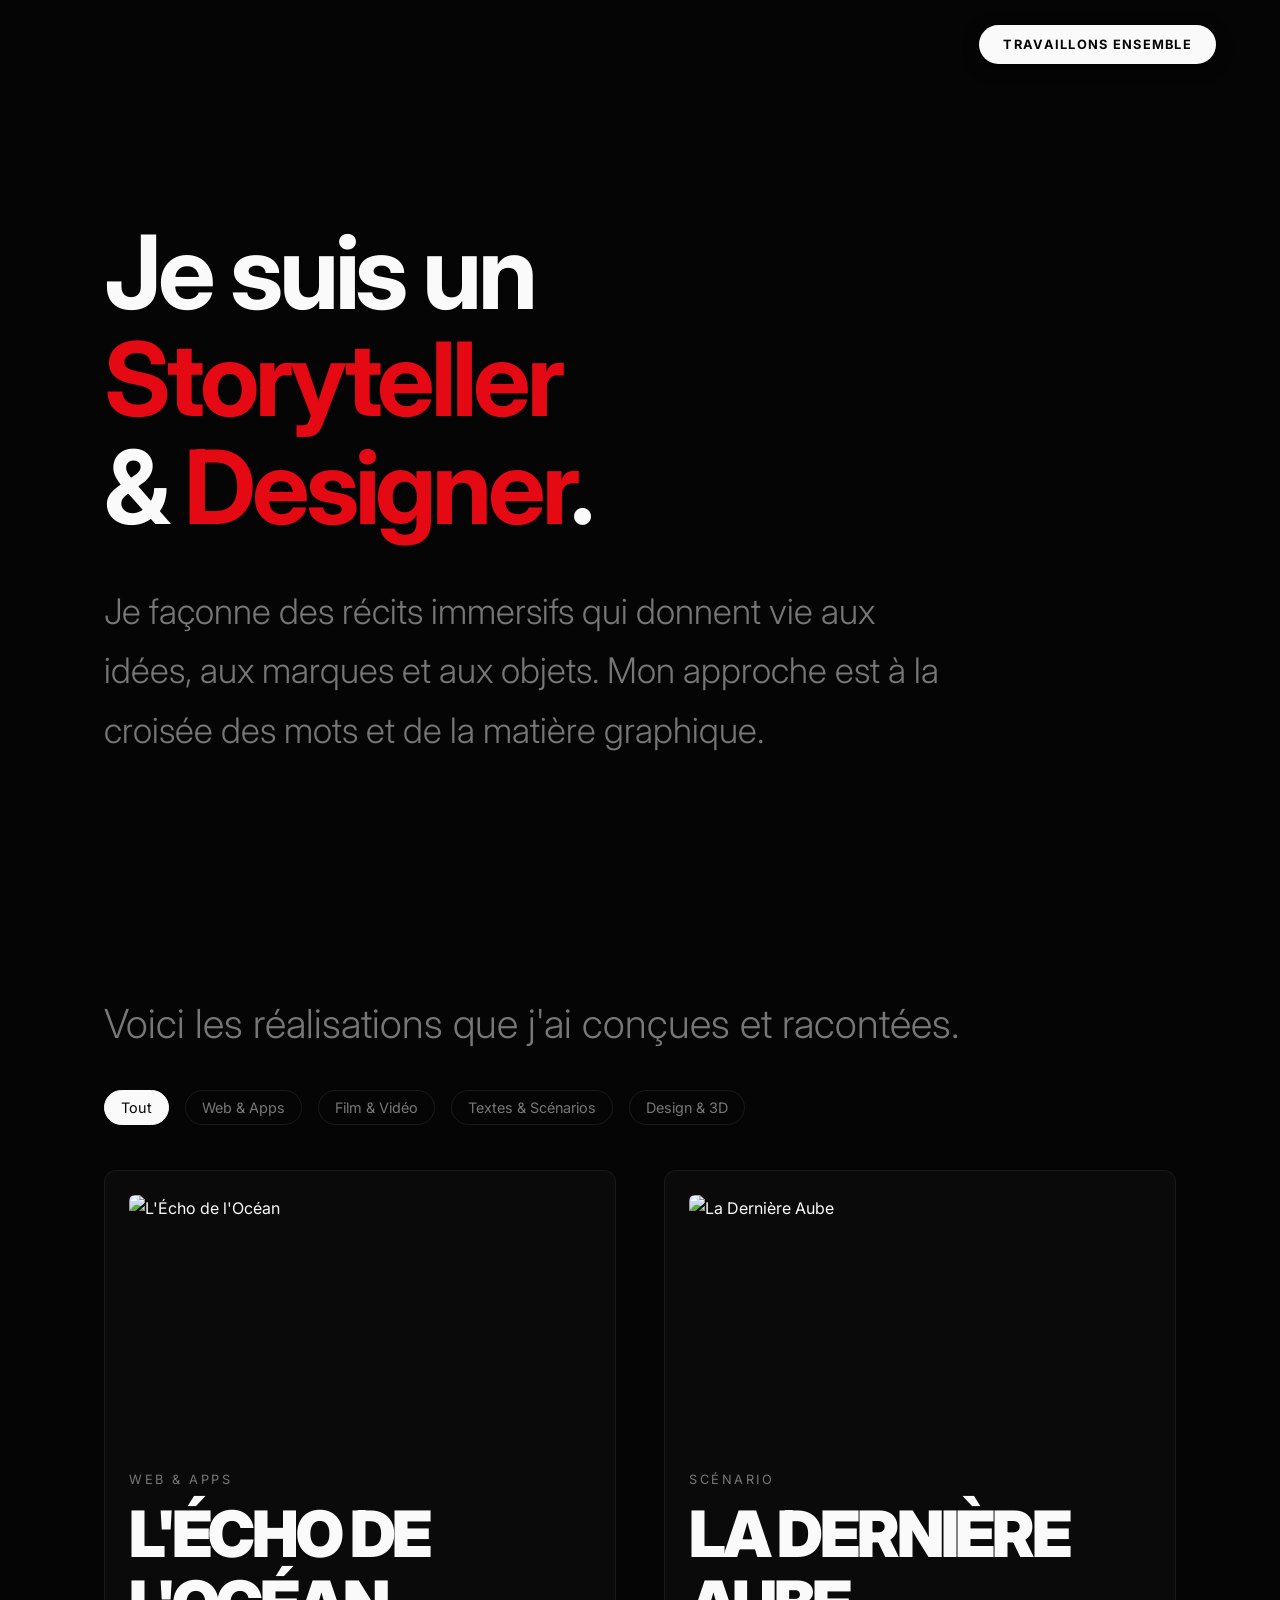
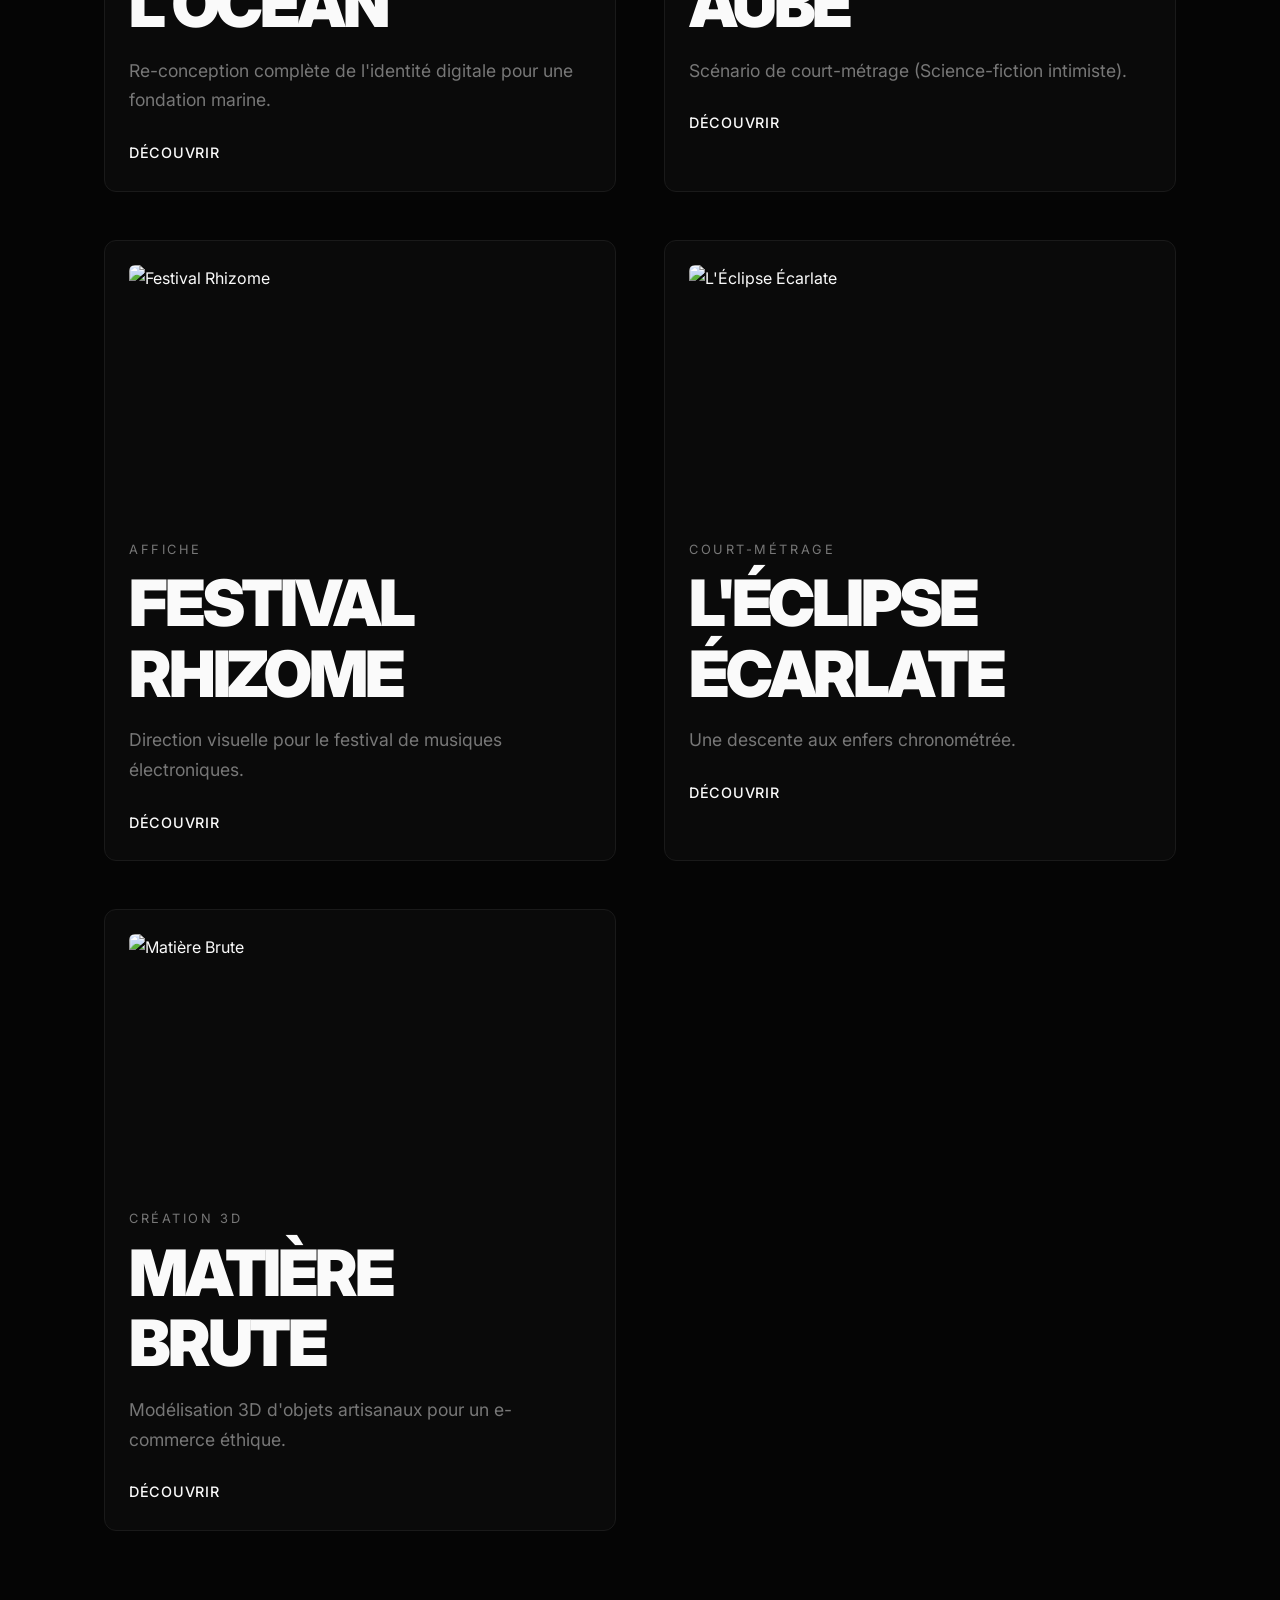
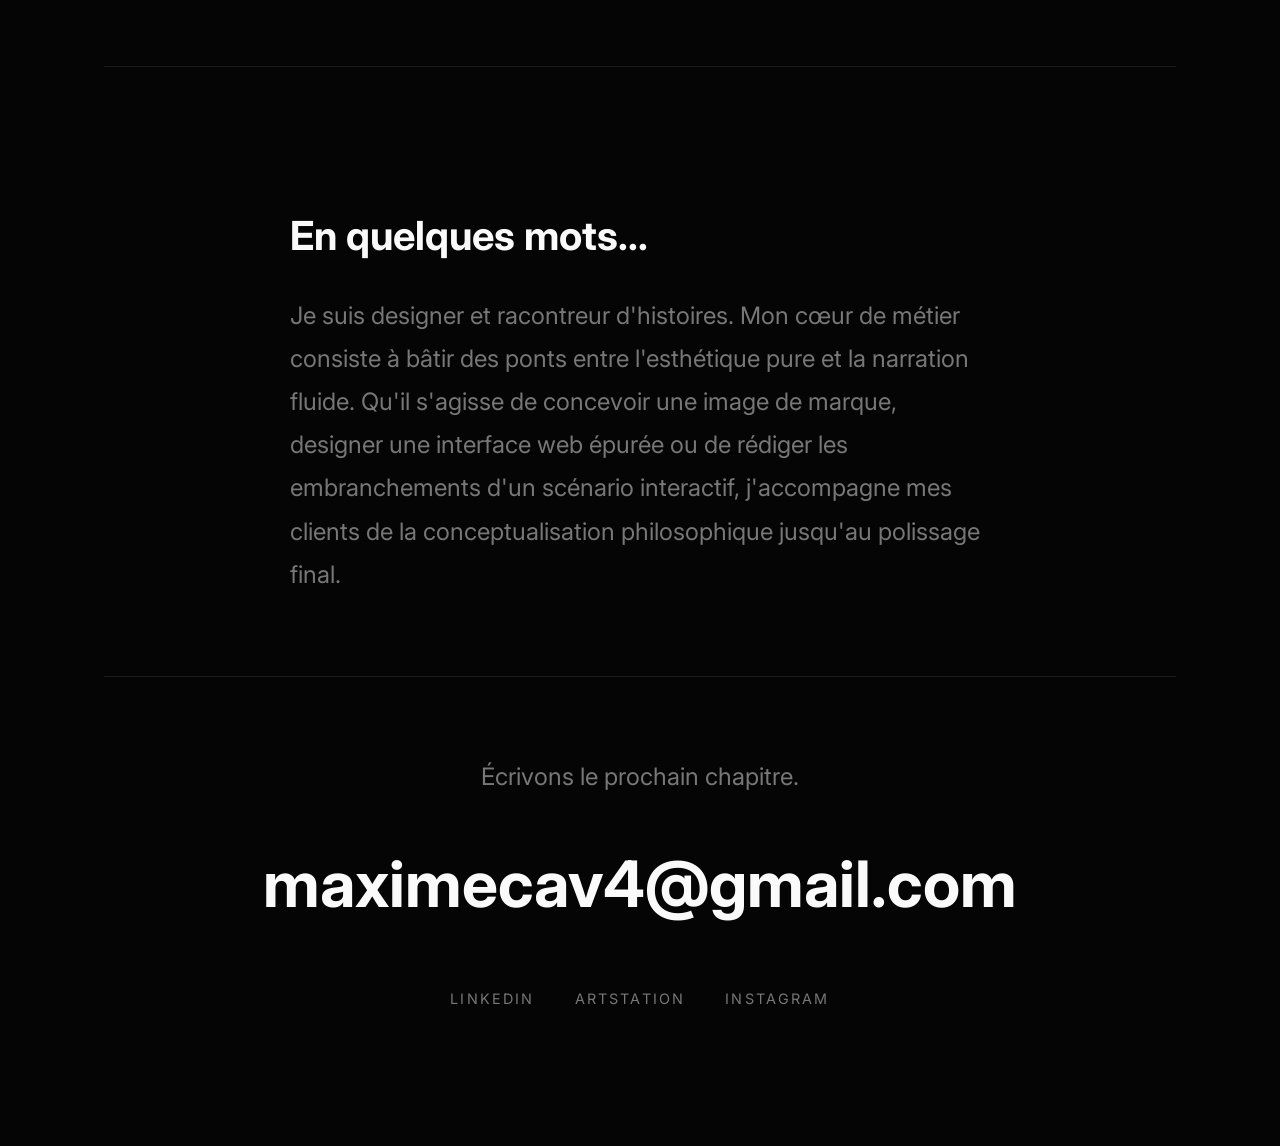
==== index.html @ bc8d64bd "État d'origine du portfolio (repris de mes_projets/mon_application) Co-Authored-By: Claude Opus 5 <n" ====
<!DOCTYPE html>
<html lang="fr">
<head>
    <meta charset="UTF-8">
    <meta name="viewport" content="width=device-width, initial-scale=1.0">
    <title>Portfolio Narratif - Storyteller & Designer</title>
    <!-- Importation des polices pour les 4 concepts radicaux -->
    <link href="https://fonts.googleapis.com/css2?family=Cinzel+Decorative:wght@400;700&family=Cormorant+Garamond:ital,wght@0,300;0,500;1,400&family=Inter:wght@300;600;900&family=Orbitron:wght@500;700&family=Rajdhani:wght@400;600&family=Space+Grotesk:wght@300;500;700&display=swap" rel="stylesheet">
    <link rel="stylesheet" href="css/style.css">
</head>
<body>
    <!-- PANNEAU DE CONTRÔLES (Thèmes & Dispositions) -->
    <!-- HEADER CONTACT -->
    <div class="controls-panel">
        <a href="#contact-section" class="contact-btn-header">Travaillons ensemble</a>
    </div>

    <!-- PAGE PRINCIPALE -->
    <main id="main-content">
        <!-- Le Prologue -->
        <header class="hero">
            <h1 class="hero-title fade-in-scroll">Je suis un <br><span class="highlight">Storyteller</span> <br>& <span class="highlight">Designer</span>.</h1>
            <p class="hero-subtitle fade-in-scroll">Je façonne des récits immersifs qui donnent vie aux idées, aux marques et aux objets. Mon approche est à la croisée des mots et de la matière graphique.</p>
        </header>

        <section class="works-intro fade-in-scroll">
            <h2>Voici les réalisations que j'ai conçues et racontées.</h2>
            
            <!-- BARRE DE FILTRES -->
            <nav class="project-filters">
                <button data-filter="all" class="active">Tout</button>
                <button data-filter="web">Web & Apps</button>
                <button data-filter="film">Film & Vidéo</button>
                <button data-filter="texte">Textes & Scénarios</button>
                <button data-filter="visuel">Design & 3D</button>
            </nav>
        </section>

        <!-- Liste des Projets (Générée dynamiquement par Javascript) -->
        <section class="projects-list" id="projects-container" data-layout="cards">
            <!-- Injecté par main.js -->
        </section>
        
        <!-- À PROPOS ET CONTACT -->
        <footer class="footer fade-in-scroll" id="contact-section">
            <div class="about-me">
                <h3>En quelques mots...</h3>
                <p>Je suis designer et racontreur d'histoires. Mon cœur de métier consiste à bâtir des ponts entre l'esthétique pure et la narration fluide. Qu'il s'agisse de concevoir une image de marque, designer une interface web épurée ou de rédiger les embranchements d'un scénario interactif, j'accompagne mes clients de la conceptualisation philosophique jusqu'au polissage final.</p>
            </div>
            
            <div class="contact-cta">
                <p>Écrivons le prochain chapitre.</p>
                <a href="mailto:maximecav4@gmail.com" class="contact-link">maximecav4@gmail.com</a>
                
                <div class="social-links">
                    <a href="#">LinkedIn</a>
                    <a href="#">ArtStation</a>
                    <a href="#">Instagram</a>
                </div>
            </div>
        </footer>
    </main>

    <!-- SURCOUCHE LECTURE (Détail du projet fluide) -->
    <div id="project-overlay" class="overlay hidden">
        <button id="close-overlay" class="close-btn">← Refermer le livre</button>
        
        <div class="overlay-content">
            <header class="overlay-hero">
                <span class="overlay-chapter" id="detail-category">Catégorie</span>
                <h1 id="detail-title">Titre du projet</h1>
            </header>

            <div class="narrative-content">
                <section class="narrative-section">
                    <h3>Aperçu Rapide</h3>
                    <p id="detail-amorce">...</p>
                    
                    <!-- CONTENEUR MÉDIA DYNAMIQUE (Vidéo, Iframe, Image, Scénario) -->
                    <div id="media-container" class="media-container">
                        <!-- Généré par JS -->
                    </div>
                </section>
                
                <section class="narrative-section action-section">
                     <a href="projet-detail.html" id="detail-link" class="solid-btn">Voir le projet en détail →</a>
                </section>
            </div>
        </div>
    </div>

    <script src="js/data.js"></script>
    <script src="js/main.js"></script>
</body>
</html>
---- css/style.css ----
/* ========================================================
   VARIABLES DES THÈMES & PALETTES DE COULEURS (DARK MODE)
======================================================== */
:root {
  /* Par défaut (remplacé par les data-themes) */
  --bg-color: #000000;
  --text-primary: #FFFFFF;
  --text-secondary: #888888;
  --accent-color: #555555;
  --border-color: #222222;
  --font-display: 'Inter', sans-serif;
  --font-text: 'Inter', sans-serif;
}

/* THÈME 1: CINÉMATIQUE (MODERNE/BRUTALISTE) */
[data-theme="modern"] {
  --bg-color: #050505;
  --text-primary: #FAFAFA;
  --text-secondary: #777777;
  --border-color: #1A1A1A;
  --accent-color: #E50914; /* Rouge Cinéma profond et vibrant */
  --font-display: 'Inter', sans-serif;
  --font-text: 'Inter', sans-serif;
}

/* THÈME 2: SYSTÈME (FUTURISTE/CYBER) */
[data-theme="system"] {
  --bg-color: #02040A; /* Bleu très profond / Noir profond */
  --text-primary: #00F0FF; /* Cyan Neon */
  --text-secondary: #008B99;
  --border-color: #101B2E;
  --accent-color: #9D00FF; /* Flash purple */
  --font-display: 'Orbitron', sans-serif;
  --font-text: 'Rajdhani', sans-serif;
}

/* THÈME 3: VELVET (ÉLÉGANT/ROMANTIQUE) */
[data-theme="velvet"] {
  --bg-color: #110B0E; /* Noir prune velours */
  --text-primary: #F9EBE0; /* Ivoire rosé */
  --text-secondary: #A68E8E;
  --border-color: #38252C;
  --accent-color: #D4AF37; /* Or texturé */
  --font-display: 'Cormorant Garamond', serif;
  --font-text: 'Cormorant Garamond', serif;
}

/* THÈME 4: GRIMOIRE (FANTASY/MYTHIQUE) */
[data-theme="grimoire"] {
  --bg-color: #0A0806; /* Noir marron très sombre */
  --text-primary: #E8DCB8; /* Parchemin */
  --text-secondary: #8F7657; /* Cuir usé */
  --border-color: #2D2319;
  --accent-color: #D35400; /* Flamme / Rubis */
  --font-display: 'Cinzel Decorative', serif;
  --font-text: 'Cormorant Garamond', serif;
}

/* ========================================================
   RESET ET STRUCTURE DE BASE
======================================================== */
* {
    margin: 0;
    padding: 0;
    box-sizing: border-box;
}

body {
    background-color: var(--bg-color);
    color: var(--text-primary);
    font-family: var(--font-text);
    /* Transition très douce quand on change la palette */
    transition: background-color 0.8s ease, color 0.8s ease;
    overflow-x: hidden;
    line-height: 1.7;
    -webkit-font-smoothing: antialiased;
}

h1, h2, h3, .font-display, button, .chapter-number, .overlay-chapter {
    font-family: var(--font-display);
}

/* ========================================================
   HEADER & CONTACT HEADER
======================================================== */
.controls-panel {
    position: fixed;
    top: 30px;
    right: 5%;
    z-index: 1000;
}

.contact-btn-header {
    background-color: var(--text-primary);
    color: var(--bg-color);
    text-decoration: none;
    font-size: 0.8rem;
    font-family: var(--font-display);
    text-transform: uppercase;
    font-weight: 700;
    letter-spacing: 0.1em;
    padding: 12px 24px;
    border-radius: 30px;
    transition: all 0.3s ease;
    box-shadow: 0 4px 15px rgba(0,0,0,0.5);
}

.contact-btn-header:hover {
    background-color: var(--accent-color);
    color: #FFFFFF;
    transform: translateY(-2px);
}

/* ========================================================
   FOOTER (À PROPOS & CONTACT)
======================================================== */
.about-me {
    max-width: 700px;
    margin: 0 auto 5rem;
    text-align: left;
}

.about-me h3 {
    font-size: 2.5rem;
    margin-bottom: 1.5rem;
    color: var(--text-primary);
}

.about-me p {
    font-size: 1.2rem;
    color: var(--text-secondary);
    line-height: 1.8;
}

.contact-cta {
    border-top: 1px solid var(--border-color);
    padding-top: 5rem;
}

.social-links {
    margin-top: 3rem;
    display: flex;
    justify-content: center;
    gap: 2.5rem;
}

.social-links a {
    color: var(--text-secondary);
    text-decoration: none;
    font-size: 0.9rem;
    font-family: var(--font-display);
    text-transform: uppercase;
    letter-spacing: 0.15em;
    transition: color 0.3s ease;
}

.social-links a:hover {
    color: var(--accent-color);
}

/* ========================================================
   PAGE PRINCIPALE (Prologue)
======================================================== */
#main-content {
    max-width: 1200px;
    margin: 0 auto;
    padding: 0 5%;
}

/* L'Amorce du Portfolio (Hero) */
.hero {
    min-height: 100vh;
    display: flex;
    flex-direction: column;
    justify-content: center;
    padding-top: 5rem;
}

.hero-title {
    font-size: clamp(3rem, 8vw, 7.5rem);
    font-weight: 700;
    line-height: 1.05;
    letter-spacing: -0.04em;
    margin-bottom: 2.5rem;
}

.hero-title .highlight {
    color: var(--accent-color);
    transition: color 0.6s ease;
}

.hero-subtitle {
    font-size: clamp(1.2rem, 3vw, 2.2rem);
    color: var(--text-secondary);
    max-width: 850px;
    font-weight: 300;
}

/* Filtres et Liste des Chapitres (Projets) */
.works-intro {
    padding: 10vh 0 5vh;
}

.works-intro h2 {
    font-size: clamp(1.5rem, 4vw, 2.5rem);
    font-weight: 300;
    color: var(--text-secondary);
    margin-bottom: 2rem;
}

.project-filters {
    display: flex;
    gap: 1rem;
    flex-wrap: wrap;
    margin-top: 2rem;
}

.project-filters button {
    background: transparent;
    border: 1px solid var(--border-color);
    color: var(--text-secondary);
    padding: 8px 16px;
    border-radius: 20px;
    cursor: pointer;
    font-size: 0.9rem;
    transition: all 0.3s ease;
}

.project-filters button:hover, .project-filters button.active {
    background: var(--text-primary);
    color: var(--bg-color);
    border-color: var(--text-primary);
}

.projects-list {
    padding-bottom: 15vh;
    display: grid;
    gap: 5vh;
    transition: all 0.5s ease;
}

/* ========================================================
   DISPOSITIONS DES PROJETS (List, Grid, Cards)
======================================================== */
.project-chapter {
    position: relative;
    cursor: pointer;
    display: flex;
    gap: 2rem;
    align-items: center;
    transition: opacity 0.6s ease, transform 0.6s ease;
}

/* Base (List Layout - L'Éditorial) */
.projects-list[data-layout="list"] .project-chapter {
    border-top: 1px solid var(--border-color);
    padding-top: 3rem;
    flex-direction: row;
}

.projects-list[data-layout="list"] .project-chapter:hover {
    padding-left: 2rem; /* Effet de décalage typique */
}

.projects-list[data-layout="list"] .project-thumb-container {
    width: 250px;
    height: 150px;
    flex-shrink: 0;
    overflow: hidden;
    border-radius: 4px;
    opacity: 0;
    transform: translateX(-20px);
    transition: all 0.5s ease;
}

.projects-list[data-layout="list"] .project-chapter:hover .project-thumb-container {
    opacity: 1;
    transform: translateX(0);
}

.projects-list[data-layout="list"] .project-thumb {
    width: 100%;
    height: 100%;
    object-fit: cover;
}

.projects-list[data-layout="list"] .project-info {
    flex-grow: 1;
}

/* Layout Grid (Visuel - Maçonnerie stylisée) */
.projects-list[data-layout="grid"] {
    grid-template-columns: repeat(auto-fill, minmax(350px, 1fr));
    gap: 2rem;
}

.projects-list[data-layout="grid"] .project-chapter {
    flex-direction: column;
    align-items: flex-start;
    gap: 1rem;
}

.projects-list[data-layout="grid"] .project-thumb-container {
    width: 100%;
    aspect-ratio: 4/5;
    overflow: hidden;
    border-radius: 0;
}

.projects-list[data-layout="grid"] .project-thumb {
    width: 100%;
    height: 100%;
    object-fit: cover;
    transition: transform 0.8s ease;
}

.projects-list[data-layout="grid"] .project-chapter:hover .project-thumb {
    transform: scale(1.05);
}

/* Layout Cards (Moderne) */
.projects-list[data-layout="cards"] {
    grid-template-columns: repeat(auto-fill, minmax(350px, 1fr));
    gap: 3rem;
}

.projects-list[data-layout="cards"] .project-chapter {
    flex-direction: column;
    align-items: flex-start;
    background: rgba(255,255,255,0.03);
    border: 1px solid var(--border-color);
    border-radius: 12px;
    padding: 1.5rem;
    gap: 1.5rem;
    transition: transform 0.3s ease, border-color 0.3s ease;
}

.projects-list[data-layout="cards"] .project-chapter:hover {
    transform: translateY(-5px);
    border-color: var(--text-primary);
}

.projects-list[data-layout="cards"] .project-thumb-container {
    width: 100%;
    height: 250px;
    overflow: hidden;
    border-radius: 8px;
}

.projects-list[data-layout="cards"] .project-thumb {
    width: 100%;
    height: 100%;
    object-fit: cover;
}

/* Eléments Communs */
.chapter-number {
    display: block;
    font-size: 0.8rem;
    color: var(--text-secondary);
    letter-spacing: 0.2em;
    text-transform: uppercase;
    margin-bottom: 0.5rem;
}

.project-title {
    font-size: clamp(2rem, 5vw, 4rem);
    line-height: 1.1;
    margin-bottom: 1rem;
    transition: color 0.4s ease;
}

.projects-list[data-layout="list"] .project-title { font-size: clamp(3rem, 7vw, 5rem); }

.project-summary {
    font-size: 1.1rem;
    color: var(--text-secondary);
    max-width: 600px;
    margin-bottom: 1.5rem;
}

.read-story-btn {
    background: none;
    border: none;
    color: var(--text-primary);
    font-size: 0.9rem;
    position: relative;
    padding-bottom: 0.3rem;
    font-weight: 500;
    text-transform: uppercase;
    letter-spacing: 0.05em;
    cursor: pointer;
}

.read-story-btn::after {
    content: '';
    position: absolute;
    bottom: 0;
    left: 0;
    width: 0%;
    height: 1px;
    background-color: var(--text-primary);
    transition: width 0.4s ease;
}

.project-chapter:hover .read-story-btn::after {
    width: 100%;
}

/* Pied de page (L'Épilogue) */
.footer {
    padding: 15vh 0;
    text-align: center;
    border-top: 1px solid var(--border-color);
}

.footer p {
    font-size: 1.5rem;
    margin-bottom: 2rem;
    color: var(--text-secondary);
}

.contact-link {
    font-family: var(--font-display);
    color: var(--text-primary);
    text-decoration: none;
    font-size: clamp(2rem, 5vw, 4rem);
    font-weight: 700;
    transition: color 0.3s;
}

.contact-link:hover {
    color: var(--accent-color);
}

/* ========================================================
   SURCOUCHE NARRATIVE (Le Détail de l'Histoire du Projet)
======================================================== */
.overlay {
    position: fixed;
    top: 0;
    left: 0;
    width: 100%;
    height: 100%;
    background-color: var(--bg-color); /* Immersive */
    z-index: 2000;
    overflow-y: auto;
    opacity: 1;
    transform: translateY(0);
    transition: opacity 0.6s cubic-bezier(0.16, 1, 0.3, 1), transform 0.6s cubic-bezier(0.16, 1, 0.3, 1), background-color 0.8s ease;
}

.overlay.hidden {
    opacity: 0;
    transform: translateY(50px);
    pointer-events: none;
}

.close-btn {
    position: fixed;
    top: 2rem;
    left: 5%;
    background: transparent;
    border: none;
    color: var(--text-secondary);
    font-size: 1rem;
    cursor: pointer;
    transition: all 0.3s;
    text-transform: uppercase;
    letter-spacing: 0.1em;
}

.close-btn:hover {
    color: var(--text-primary);
    transform: translateX(-5px);
}

.overlay-content {
    max-width: 700px;
    margin: 0 auto;
    padding: 15vh 5% 15vh;
}

.overlay-hero {
    margin-bottom: 5rem;
    border-bottom: 1px solid var(--border-color);
    padding-bottom: 4rem;
}

.overlay-chapter {
    display: block;
    color: var(--accent-color);
    margin-bottom: 1.5rem;
    letter-spacing: 0.1em;
    font-size: 1rem;
    text-transform: uppercase;
}

.overlay-hero h1 {
    font-size: clamp(3rem, 7vw, 5.5rem);
    line-height: 1.1;
    letter-spacing: -0.02em;
}

.narrative-section {
    margin-bottom: 6rem;
}

.narrative-section h3 {
    font-size: 2rem;
    margin-bottom: 2rem;
    color: var(--text-primary);
    font-weight: 500;
}

.narrative-section p {
    font-size: 1.25rem;
    line-height: 1.9;
    color: var(--text-secondary);
}

/* ========================================================
   CONTENEURS MÉDIAS DYNAMIQUES (Overlay)
======================================================== */
.media-container {
    margin-top: 3rem;
    width: 100%;
}

.media-image {
    width: 100%;
    height: auto;
    border-radius: 4px;
    display: block;
}

.video-wrapper, .iframe-wrapper {
    position: relative;
    padding-bottom: 56.25%; /* Ratio 16:9 */
    height: 0;
    overflow: hidden;
    width: 100%;
    background: #000;
    border-radius: 4px;
}

.video-wrapper iframe, .iframe-wrapper iframe {
    position: absolute;
    top: 0;
    left: 0;
    width: 100%;
    height: 100%;
}

/* Mode Scénario (Courier justifié) */
.script-format {
    background-color: #f7f7f7; /* Papier */
    color: #111; /* Encre */
    padding: 3rem;
    font-family: 'Courier New', Courier, monospace;
    font-size: 1.1rem;
    line-height: 1.5;
    border-radius: 4px;
    max-width: 800px;
    margin: 0 auto;
    box-shadow: 0 4px 20px rgba(0,0,0,0.1);
}

.script-format .scene-heading {
    text-transform: uppercase;
    font-weight: bold;
    margin-top: 2rem;
    margin-bottom: 1rem;
}

.script-format .action {
    margin-bottom: 1rem;
    text-align: justify;
}

.script-format .character {
    text-align: center;
    text-transform: uppercase;
    width: 50%;
    margin: 2rem auto 0;
}

.script-format .parenthetical {
    text-align: center;
    width: 50%;
    margin: 0 auto;
}

.script-format .dialogue {
    text-align: center;
    width: 60%;
    margin: 0 auto 1.5rem;
}

/* Boutons d'action */
.action-section {
    margin-top: 4rem;
    text-align: center;
    padding-bottom: 10vh;
}

.solid-btn {
    display: inline-block;
    background-color: var(--text-primary);
    color: var(--bg-color);
    padding: 1rem 2rem;
    font-family: var(--font-display);
    text-decoration: none;
    text-transform: uppercase;
    letter-spacing: 0.1em;
    font-weight: 700;
    border-radius: 4px;
    transition: transform 0.3s, opacity 0.3s;
}

.solid-btn:hover {
    transform: translateY(-3px);
    opacity: 0.9;
}

/* ========================================================
   ANIMATIONS D'APPARITION AU DÉFILEMENT (Scroll Reveal)
======================================================== */
.fade-in-scroll {
    opacity: 0;
    transform: translateY(30px);
    transition: opacity 1s cubic-bezier(0.16, 1, 0.3, 1), transform 1s cubic-bezier(0.16, 1, 0.3, 1);
}

.fade-in-scroll.visible {
    opacity: 1;
    transform: translateY(0);
}

/* ========================================================
   OVERRIDES STRUCTURELS RADICAUX DES 4 THÈMES (DARK MODE)
======================================================== */

/* --- THÈME 1: CINÉMATIQUE (MODERNE/BRUTALISTE + CARDS) --- */
[data-theme="modern"] .project-chapter {
    border: none !important;
    background: transparent !important;
}
[data-theme="modern"] .projects-list[data-layout="cards"] .project-chapter {
    background: rgba(255,255,255,0.02) !important;
    border: 1px solid var(--border-color) !important;
    transition: transform 0.4s ease, border-color 0.4s ease, box-shadow 0.4s ease;
}
[data-theme="modern"] .projects-list[data-layout="cards"] .project-chapter:hover {
    border-color: var(--accent-color) !important;
    box-shadow: 0 10px 40px rgba(229, 9, 20, 0.15) !important;
    transform: translateY(-5px);
}
[data-theme="modern"] .project-title {
    font-weight: 900;
    letter-spacing: -0.05em;
    text-transform: uppercase;
}
[data-theme="modern"] .project-thumb-container {
    border-radius: 6px !important;
}
[data-theme="modern"] .read-story-btn::after {
    height: 4px;
}
[data-theme="modern"] .overlay {
    background-color: rgba(5,5,5,0.98);
}
[data-theme="modern"] .projects-list[data-layout="list"] .project-chapter {
    padding-top: 5rem;
    padding-bottom: 5rem;
}
[data-theme="modern"] .projects-list[data-layout="list"] .project-chapter:hover {
    padding-left: 0;
}
[data-theme="modern"] .projects-list[data-layout="list"] .project-chapter:hover .project-info {
    transform: translateX(40px);
    transition: transform 0.4s ease;
}

/* --- THÈME 2: SYSTÈME (FUTURISTE/CYBER) --- */
[data-theme="system"] .project-chapter {
    background: rgba(0,240,255,0.02) !important;
    border: 1px solid var(--border-color) !important;
    clip-path: polygon(15px 0, 100% 0, 100% calc(100% - 15px), calc(100% - 15px) 100%, 0 100%, 0 15px);
    border-radius: 0 !important;
}
[data-theme="system"] .project-chapter:hover {
    border-color: var(--text-primary) !important;
    box-shadow: 0 0 15px rgba(0, 240, 255, 0.2) inset;
}
[data-theme="system"] .project-thumb-container {
    border-radius: 0 !important;
    clip-path: polygon(10px 0, 100% 0, 100% calc(100% - 10px), calc(100% - 10px) 100%, 0 100%, 0 10px);
}
[data-theme="system"] .project-title {
    text-transform: uppercase;
    letter-spacing: 2px;
}
[data-theme="system"] .read-story-btn {
    font-weight: 700;
    color: var(--accent-color);
}
[data-theme="system"] .project-filters button {
    border-radius: 0;
    text-transform: uppercase;
    font-family: var(--font-display);
    letter-spacing: 1px;
}
[data-theme="system"] .overlay {
    background-image: linear-gradient(rgba(0, 240, 255, 0.05) 1px, transparent 1px), linear-gradient(90deg, rgba(0, 240, 255, 0.05) 1px, transparent 1px);
    background-size: 30px 30px;
    background-color: var(--bg-color);
}

/* --- THÈME 3: VELVET (ÉLÉGANT/ROMANTIQUE) --- */
[data-theme="velvet"] .project-chapter {
    transition: transform 1.2s ease, opacity 1s ease;
    border-radius: 200px 200px 10px 10px !important;
}
[data-theme="velvet"] .projects-list[data-layout="list"] .project-chapter {
    border-radius: 0 !important; /* Pas d'ovale en liste */
}
[data-theme="velvet"] .project-thumb-container {
    border-radius: 50% !important; 
    border: 1px solid var(--accent-color);
    padding: 5px;
    background: transparent;
}
[data-theme="velvet"] .projects-list[data-layout="grid"] .project-thumb-container,
[data-theme="velvet"] .projects-list[data-layout="cards"] .project-thumb-container {
    border-radius: 200px 200px 10px 10px !important; /* Arche */
}
[data-theme="velvet"] .project-thumb {
    border-radius: inherit;
}
[data-theme="velvet"] .project-title {
    font-style: italic;
    font-weight: 300;
}
[data-theme="velvet"] .project-summary {
    font-size: 1.3rem;
    line-height: 2;
}
[data-theme="velvet"] .project-filters button {
    border-radius: 30px;
    border: 1px solid var(--accent-color);
    font-style: italic;
    padding: 10px 25px;
}
[data-theme="velvet"] .read-story-btn::after {
    background-color: var(--accent-color);
    height: 1px;
}
[data-theme="velvet"] .solid-btn {
    border-radius: 50px;
    background-color: var(--text-primary);
    color: var(--bg-color);
    border: 1px solid var(--accent-color);
}
[data-theme="velvet"] .overlay-hero {
    border-bottom: 1px solid var(--accent-color);
}

/* --- THÈME 4: GRIMOIRE (FANTASY/MYTHIQUE) --- */
[data-theme="grimoire"] .project-chapter {
    background: #0E0B09 !important;
    border: 3px double var(--border-color) !important;
    border-radius: 4px;
    box-shadow: 5px 5px 15px rgba(0,0,0,0.8);
    transition: transform 0.4s ease, border-color 0.4s ease;
}
[data-theme="grimoire"] .projects-list[data-layout="list"] .project-chapter {
    border-top: 3px double var(--border-color) !important;
    border-bottom: 3px double var(--border-color) !important;
    border-left: none !important;
    border-right: none !important;
    background: transparent !important;
    box-shadow: none;
}
[data-theme="grimoire"] .project-chapter:hover {
    border-color: var(--accent-color) !important;
}
[data-theme="grimoire"] .project-thumb-container {
    border-radius: 2px !important;
    border: 1px solid var(--border-color);
}
[data-theme="grimoire"] .project-thumb {
    filter: sepia(0.4) contrast(1.1); 
    transition: filter 0.5s ease;
}
[data-theme="grimoire"] .project-chapter:hover .project-thumb {
    filter: sepia(0) contrast(1.2);
}
[data-theme="grimoire"] .project-title {
    text-shadow: 2px 2px 4px rgba(0,0,0,0.9);
}
[data-theme="grimoire"] .read-story-btn {
    font-family: var(--font-display);
    color: var(--accent-color);
    letter-spacing: 0.15em;
}
[data-theme="grimoire"] .read-story-btn::after {
    background-color: var(--accent-color);
}
[data-theme="grimoire"] .project-filters button {
    border-radius: 2px;
    border: 1px solid var(--border-color);
    background: #15110E;
    box-shadow: 2px 2px 5px rgba(0,0,0,0.5);
    font-family: var(--font-display);
}
[data-theme="grimoire"] .script-format {
    background-color: #E8DCB8;
    color: #2D2319;
    box-shadow: inset 0 0 50px rgba(0,0,0,0.4), 0 10px 30px rgba(0,0,0,0.8);
}
[data-theme="grimoire"] .overlay {
    background-color: rgba(10, 8, 6, 0.95);
}

/* ========================================================
   PAGE DE DÉTAIL D'ÉTUDE DE CAS (projet-detail.html)
======================================================== */
.detail-page-body {
    background-color: var(--bg-color);
    color: var(--text-primary);
    margin: 0;
    padding: 0;
}

.back-link-btn {
    position: fixed;
    top: 30px;
    left: 4%;
    z-index: 100;
    color: #FFFFFF;
    text-decoration: none;
    font-family: var(--font-display);
    text-transform: uppercase;
    font-size: 0.8rem;
    letter-spacing: 0.1em;
    padding: 10px 20px;
    background: rgba(0,0,0,0.5);
    backdrop-filter: blur(5px);
    border-radius: 30px;
    border: 1px solid rgba(255,255,255,0.1);
    transition: all 0.3s;
}

.back-link-btn:hover {
    background: var(--accent-color);
    border-color: var(--accent-color);
    transform: translateX(-5px);
}

/* Héro */
.detail-hero {
    position: relative;
    height: 90vh;
    display: flex;
    align-items: flex-end;
    padding: 10% 5%;
    overflow: hidden;
}

.detail-hero-bg {
    position: absolute;
    top: 0; left: 0; width: 100%; height: 100%;
    background-size: cover;
    background-position: center;
    z-index: 1;
    filter: brightness(0.5) saturate(1.2);
}

.detail-hero::after {
    content: '';
    position: absolute;
    bottom: 0; left: 0; width: 100%; height: 60%;
    background: linear-gradient(to top, var(--bg-color) 0%, transparent 100%);
    z-index: 2;
}

.detail-hero-content {
    position: relative;
    z-index: 3;
    max-width: 900px;
}

.detail-title {
    font-size: clamp(3rem, 8vw, 8rem);
    line-height: 1;
    margin-bottom: 1rem;
    text-shadow: 0 10px 30px rgba(0,0,0,0.8);
    color: #FFFFFF;
}

.detail-subtitle {
    font-size: clamp(1.2rem, 3vw, 2rem);
    color: #DDDDDD; /* Garde une haute lisibilité sur le fond photo */
    font-weight: 300;
}

/* Contenu Principal */
.detail-main {
    max-width: 1200px;
    margin: 0 auto;
    padding: 5rem 5%;
}

.detail-meta {
    display: grid;
    grid-template-columns: repeat(auto-fit, minmax(200px, 1fr));
    gap: 2rem;
    padding-bottom: 4rem;
    border-bottom: 1px solid var(--border-color);
    margin-bottom: 5rem;
}

.meta-item {
    display: flex;
    flex-direction: column;
}

.meta-label {
    font-size: 0.8rem;
    color: var(--text-secondary);
    text-transform: uppercase;
    letter-spacing: 0.1em;
    margin-bottom: 0.5rem;
    font-family: var(--font-display);
}

.meta-value {
    font-size: 1.2rem;
    font-weight: 600;
}

.text-block {
    margin-bottom: 4rem;
    max-width: 800px;
}

.text-block h3 {
    font-size: 2rem;
    margin-bottom: 1.5rem;
    color: var(--text-primary);
}

.text-block p {
    font-size: 1.2rem;
    color: var(--text-secondary);
    line-height: 1.8;
}

/* Galerie */
.detail-gallery {
    margin-top: 5rem;
    display: flex;
    flex-direction: column;
    gap: 2rem;
}

.gallery-img {
    width: 100%;
    height: auto;
    border-radius: 8px;
    object-fit: cover;
}

.gallery-grid {
    display: grid;
    grid-template-columns: 1fr 1fr;
    gap: 2rem;
}

/* Footer Suivant */
.detail-next {
    padding: 15vh 5%;
    background-color: #030303; 
    text-align: center;
    border-top: 1px solid var(--border-color);
    display: flex;
    flex-direction: column;
    align-items: center;
    justify-content: center;
}

.next-label {
    color: var(--text-secondary);
    text-transform: uppercase;
    letter-spacing: 0.2em;
    font-size: 0.8rem;
    margin-bottom: 1rem;
    font-family: var(--font-display);
}

.next-title {
    font-size: clamp(2rem, 6vw, 4rem);
    color: var(--text-primary);
    text-decoration: none;
    transition: color 0.4s;
    display: flex;
    align-items: center;
    gap: 20px;
}

.next-title:hover {
    color: var(--accent-color);
}

.arrow {
    transition: transform 0.4s;
}

.next-title:hover .arrow {
    transform: translateX(20px);
}
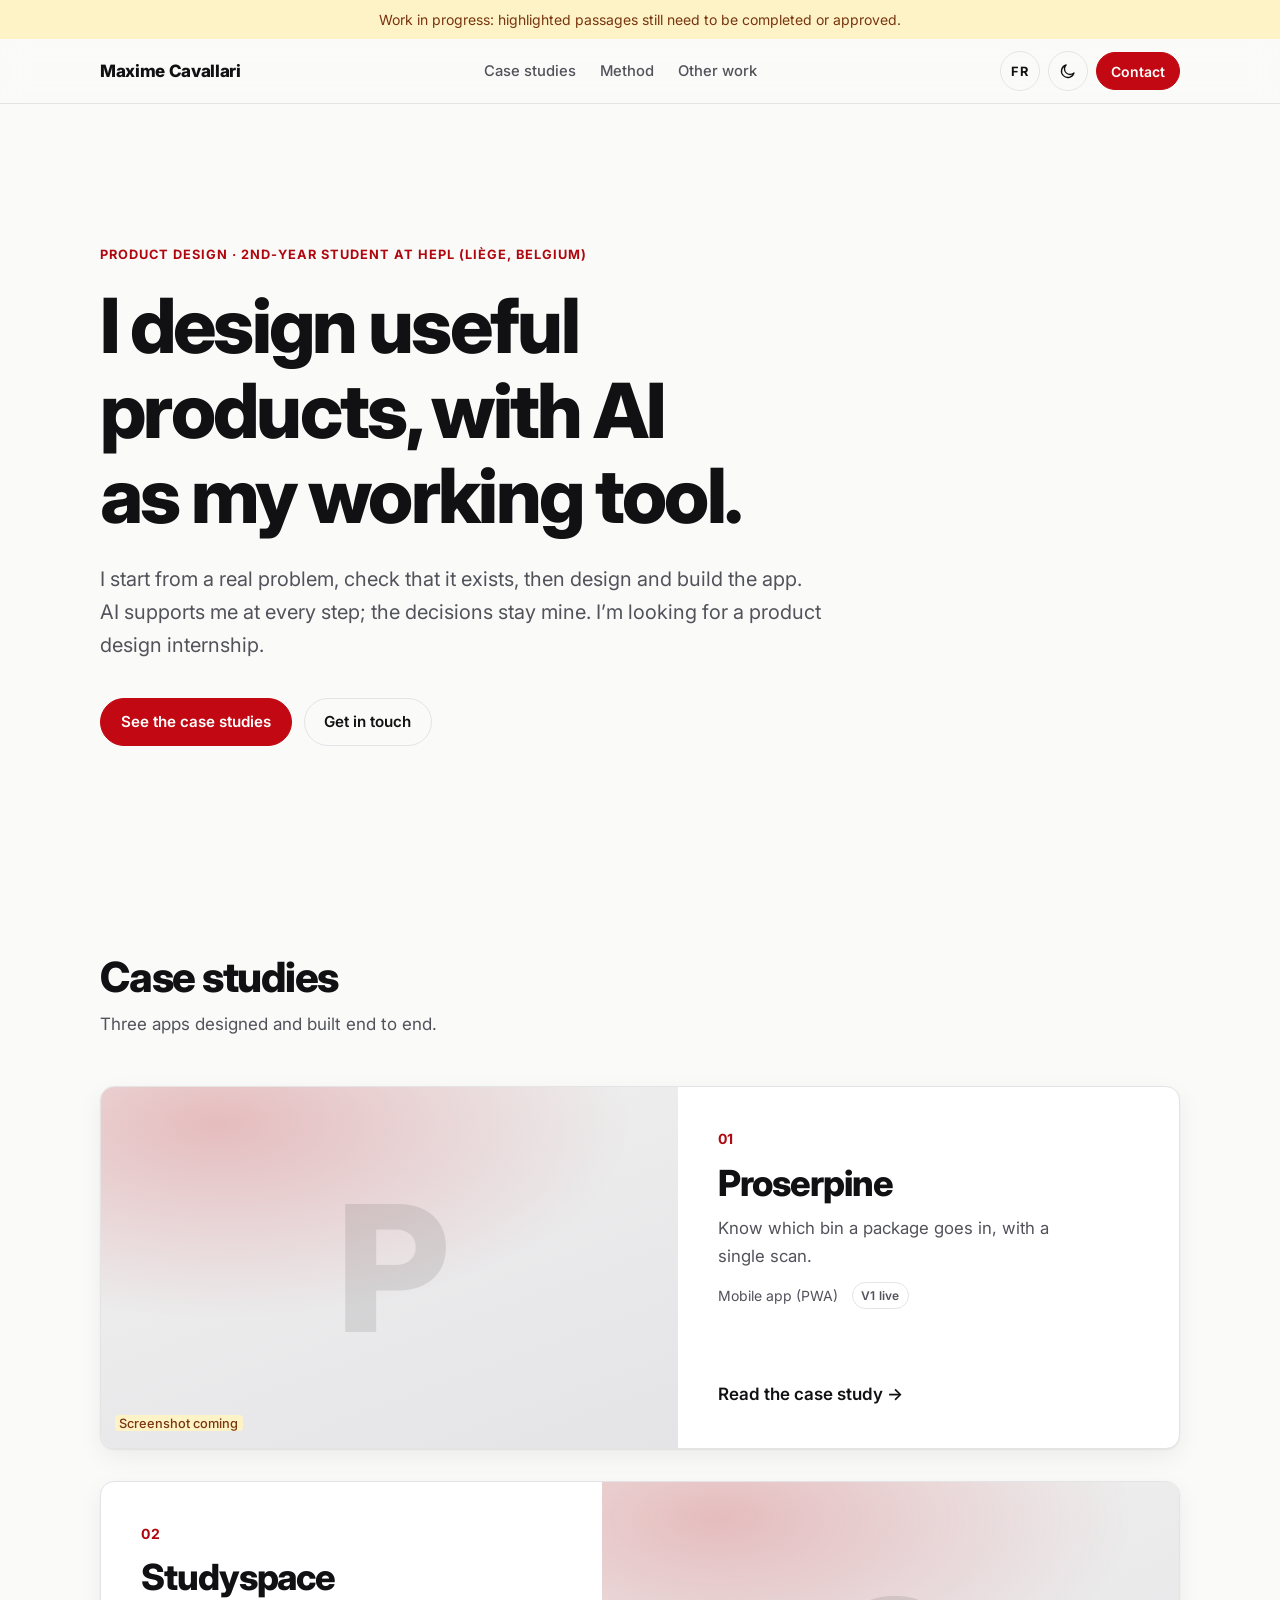
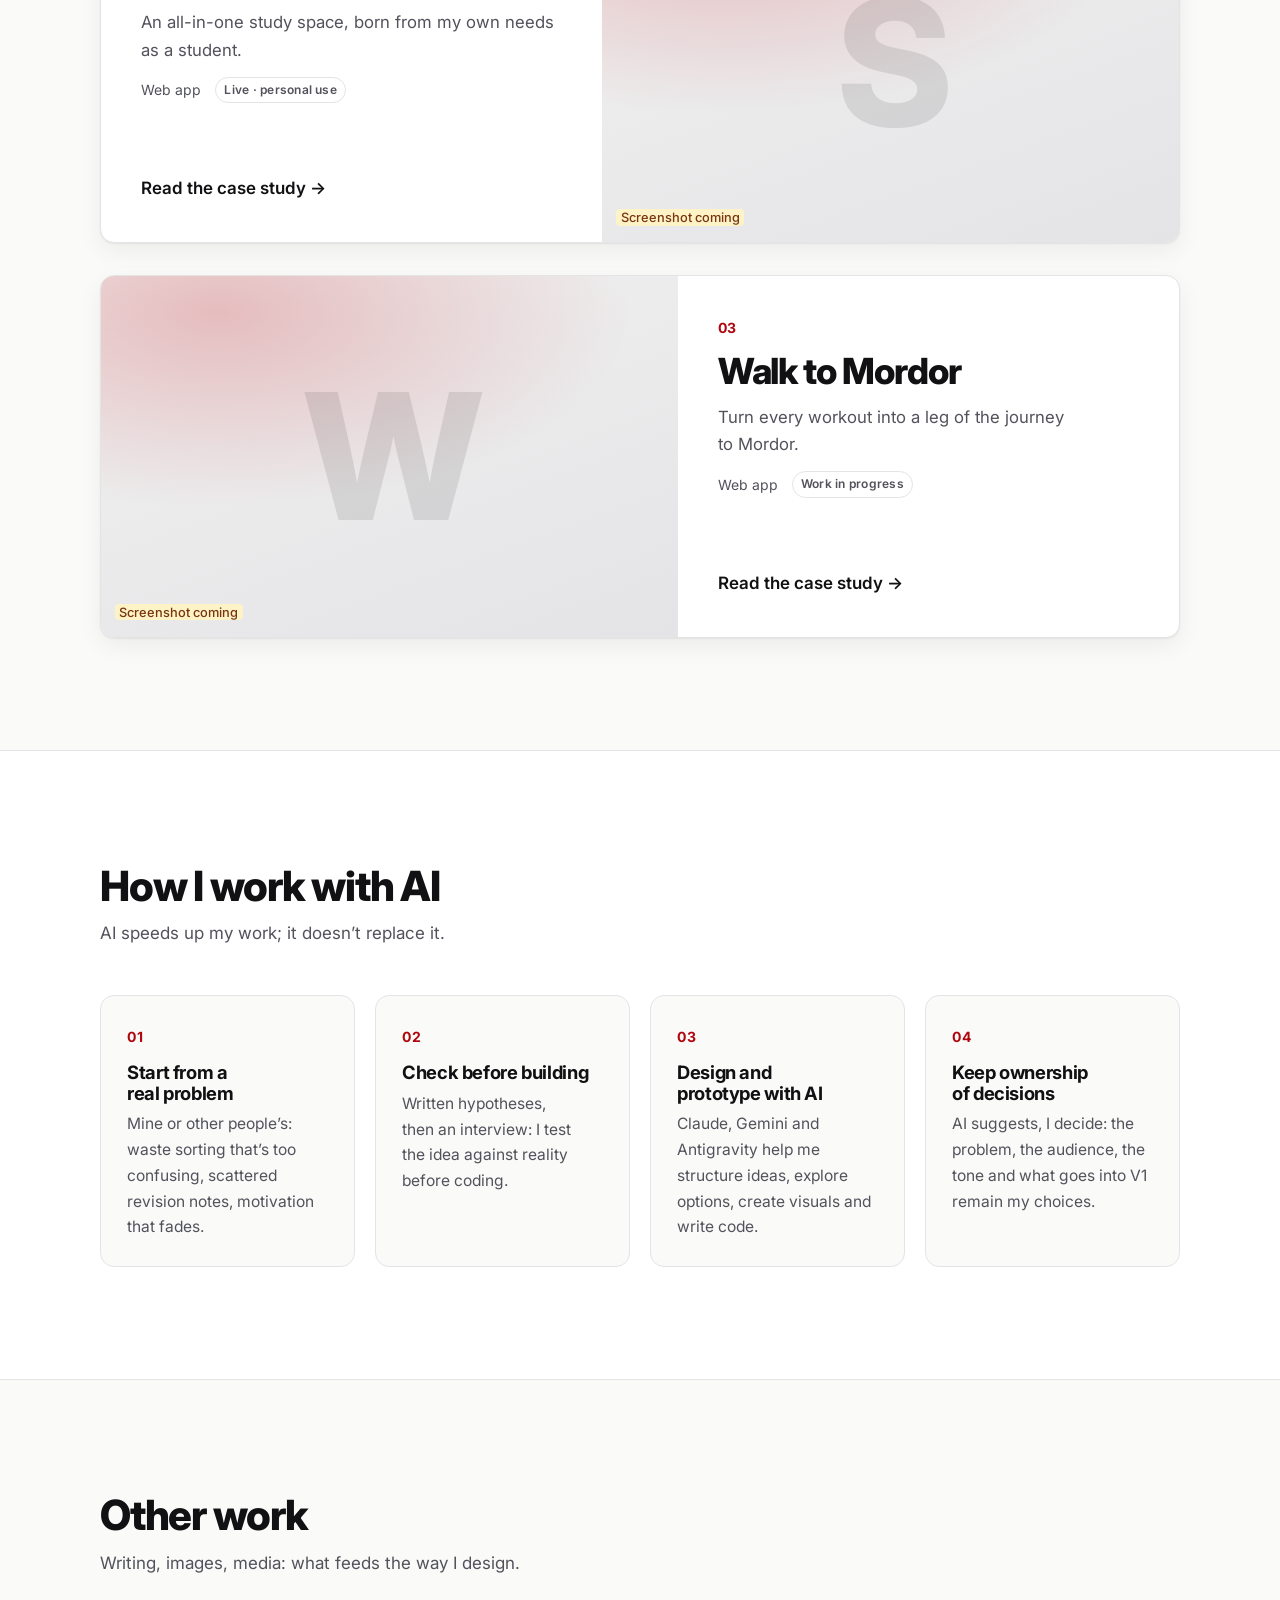
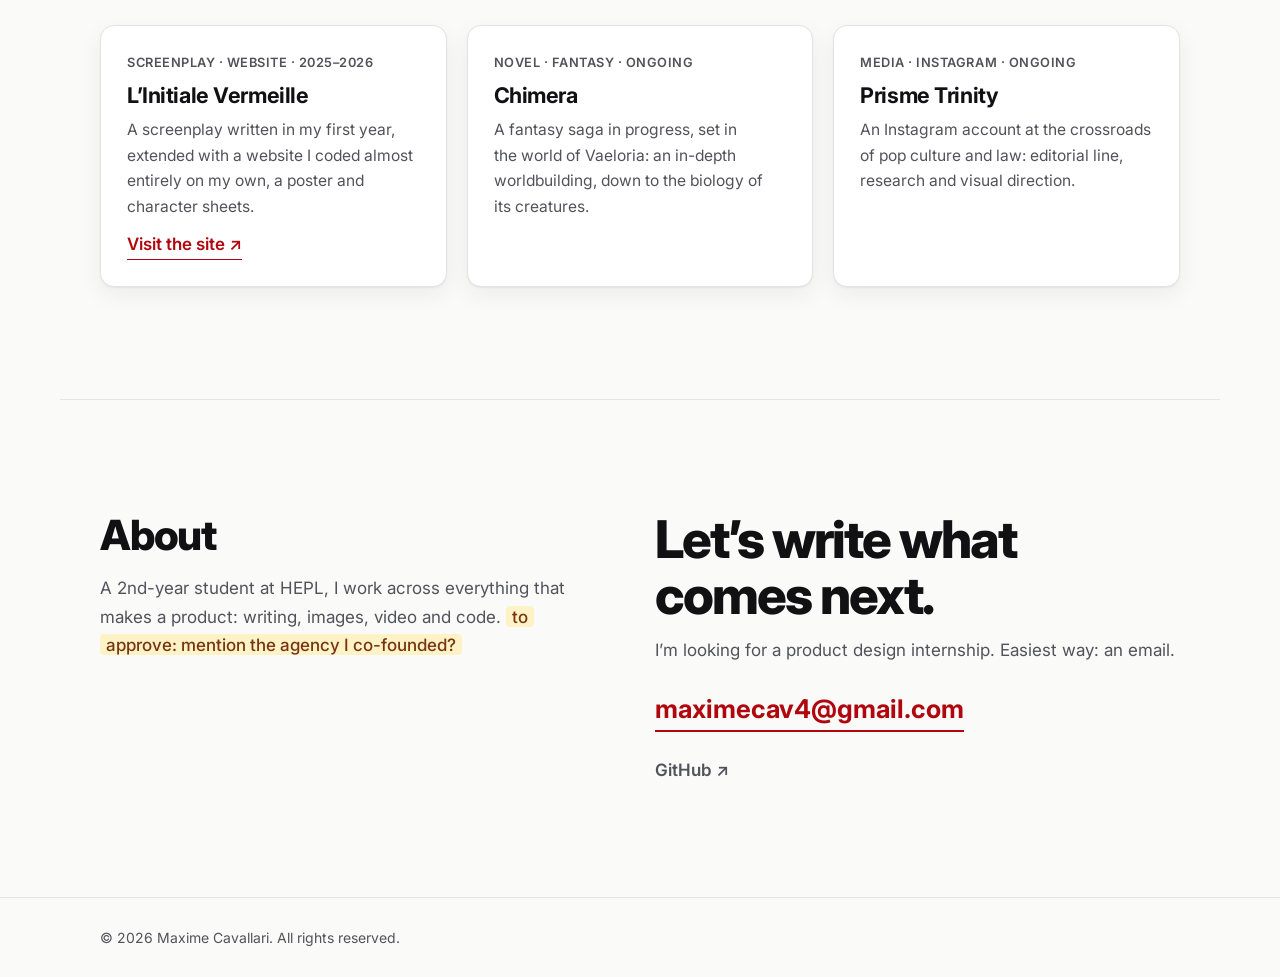
==== commit 91a96c4e: "Passe 1 : vrais projets, accueil en études de cas, FR/EN, thème sombre/clair, mobile, accessibilité " ====
--- a/index.html
+++ b/index.html
@@ -1,95 +1,128 @@
 <!DOCTYPE html>
 <html lang="fr">
 <head>
-    <meta charset="UTF-8">
-    <meta name="viewport" content="width=device-width, initial-scale=1.0">
-    <title>Portfolio Narratif - Storyteller & Designer</title>
-    <!-- Importation des polices pour les 4 concepts radicaux -->
-    <link href="https://fonts.googleapis.com/css2?family=Cinzel+Decorative:wght@400;700&family=Cormorant+Garamond:ital,wght@0,300;0,500;1,400&family=Inter:wght@300;600;900&family=Orbitron:wght@500;700&family=Rajdhani:wght@400;600&family=Space+Grotesk:wght@300;500;700&display=swap" rel="stylesheet">
-    <link rel="stylesheet" href="css/style.css">
+  <meta charset="UTF-8">
+  <meta name="viewport" content="width=device-width, initial-scale=1.0">
+  <title>Maxime Cavallari · Product designer</title>
+  <meta name="description" content="Portfolio de Maxime Cavallari, étudiant en product design : des applications conçues et développées avec l’IA comme outil de travail. À la recherche d’un stage.">
+
+  <!-- Aperçu quand le lien est partagé (LinkedIn, WhatsApp, e-mail…) -->
+  <meta property="og:type" content="website">
+  <meta property="og:title" content="Maxime Cavallari · Product designer">
+  <meta property="og:description" content="Des applications conçues et développées avec l’IA comme outil de travail. À la recherche d’un stage en product design.">
+  <meta property="og:locale" content="fr_BE">
+  <meta property="og:locale:alternate" content="en_GB">
+  <!-- À ajouter une fois le site en ligne : <meta property="og:image" content="https://…/images/apercu-partage.png"> -->
+  <meta name="twitter:card" content="summary_large_image">
+
+  <meta name="color-scheme" content="dark light">
+  <meta name="theme-color" content="#0b0b0c" media="(prefers-color-scheme: dark)">
+  <meta name="theme-color" content="#fafaf9" media="(prefers-color-scheme: light)">
+
+  <!-- Applique le thème mémorisé avant l'affichage (évite un flash de couleur) -->
+  <script>
+    try { var th = localStorage.getItem("theme"); if (th === "dark" || th === "light") document.documentElement.setAttribute("data-theme", th); } catch (e) {}
+    document.documentElement.classList.add("js");
+  </script>
+
+  <link rel="preconnect" href="https://fonts.googleapis.com">
+  <link rel="preconnect" href="https://fonts.gstatic.com" crossorigin>
+  <link href="https://fonts.googleapis.com/css2?family=Inter:wght@400;500;600;700;800&display=swap" rel="stylesheet">
+  <link rel="stylesheet" href="css/style.css">
 </head>
 <body>
-    <!-- PANNEAU DE CONTRÔLES (Thèmes & Dispositions) -->
-    <!-- HEADER CONTACT -->
-    <div class="controls-panel">
-        <a href="#contact-section" class="contact-btn-header">Travaillons ensemble</a>
+  <a class="skip-link" href="#main" data-i18n="skip">Aller au contenu</a>
+
+  <div id="draft-banner" class="draft-banner" role="note" hidden>
+    <span data-i18n="draft_banner"></span>
+  </div>
+
+  <header class="site-header">
+    <div class="container site-header__inner">
+      <a class="brand" href="index.html" data-site-name>Maxime Cavallari</a>
+      <nav class="site-nav" aria-label="Navigation principale">
+        <a href="#cas" data-i18n="nav_cases">Études de cas</a>
+        <a href="#methode" data-i18n="nav_method">Méthode</a>
+        <a href="#autres" data-i18n="nav_other">Autres créations</a>
+      </nav>
+      <div class="site-header__actions">
+        <button id="lang-toggle" class="icon-btn icon-btn--text" type="button">EN</button>
+        <button id="theme-toggle" class="icon-btn" type="button" aria-label="Changer de thème">
+          <svg class="icon-sun" viewBox="0 0 24 24" width="18" height="18" aria-hidden="true"><circle cx="12" cy="12" r="4.5" fill="none" stroke="currentColor" stroke-width="1.8"/><path d="M12 2v2.5M12 19.5V22M4.2 4.2l1.8 1.8M18 18l1.8 1.8M2 12h2.5M19.5 12H22M4.2 19.8L6 18M18 6l1.8-1.8" stroke="currentColor" stroke-width="1.8" stroke-linecap="round"/></svg>
+          <svg class="icon-moon" viewBox="0 0 24 24" width="18" height="18" aria-hidden="true"><path d="M20 14.5A8.5 8.5 0 1 1 9.5 4a7 7 0 0 0 10.5 10.5z" fill="none" stroke="currentColor" stroke-width="1.8" stroke-linejoin="round"/></svg>
+        </button>
+        <a class="btn btn--small" href="#contact" data-i18n="nav_contact">Contact</a>
+      </div>
     </div>
+  </header>
 
-    <!-- PAGE PRINCIPALE -->
-    <main id="main-content">
-        <!-- Le Prologue -->
-        <header class="hero">
-            <h1 class="hero-title fade-in-scroll">Je suis un <br><span class="highlight">Storyteller</span> <br>& <span class="highlight">Designer</span>.</h1>
-            <p class="hero-subtitle fade-in-scroll">Je façonne des récits immersifs qui donnent vie aux idées, aux marques et aux objets. Mon approche est à la croisée des mots et de la matière graphique.</p>
-        </header>
+  <main id="main">
+    <!-- ACCROCHE -->
+    <section class="hero container">
+      <p class="eyebrow reveal" data-i18n="hero_eyebrow"></p>
+      <h1 class="hero__title reveal" data-i18n="hero_title"></h1>
+      <p class="hero__lead reveal" data-i18n="hero_lead"></p>
+      <div class="hero__actions reveal">
+        <a class="btn" href="#cas" data-i18n="hero_cta_cases"></a>
+        <a class="btn btn--ghost" href="#contact" data-i18n="hero_cta_contact"></a>
+      </div>
+    </section>
 
-        <section class="works-intro fade-in-scroll">
-            <h2>Voici les réalisations que j'ai conçues et racontées.</h2>
-            
-            <!-- BARRE DE FILTRES -->
-            <nav class="project-filters">
-                <button data-filter="all" class="active">Tout</button>
-                <button data-filter="web">Web & Apps</button>
-                <button data-filter="film">Film & Vidéo</button>
-                <button data-filter="texte">Textes & Scénarios</button>
-                <button data-filter="visuel">Design & 3D</button>
-            </nav>
-        </section>
+    <!-- ÉTUDES DE CAS -->
+    <section id="cas" class="section container" aria-labelledby="cas-title">
+      <div class="section__head">
+        <h2 id="cas-title" class="section__title" data-i18n="cases_title"></h2>
+        <p class="section__intro" data-i18n="cases_intro"></p>
+      </div>
+      <ol id="cases-list" class="cases-list"></ol>
+    </section>
 
-        <!-- Liste des Projets (Générée dynamiquement par Javascript) -->
-        <section class="projects-list" id="projects-container" data-layout="cards">
-            <!-- Injecté par main.js -->
-        </section>
-        
-        <!-- À PROPOS ET CONTACT -->
-        <footer class="footer fade-in-scroll" id="contact-section">
-            <div class="about-me">
-                <h3>En quelques mots...</h3>
-                <p>Je suis designer et racontreur d'histoires. Mon cœur de métier consiste à bâtir des ponts entre l'esthétique pure et la narration fluide. Qu'il s'agisse de concevoir une image de marque, designer une interface web épurée ou de rédiger les embranchements d'un scénario interactif, j'accompagne mes clients de la conceptualisation philosophique jusqu'au polissage final.</p>
-            </div>
-            
-            <div class="contact-cta">
-                <p>Écrivons le prochain chapitre.</p>
-                <a href="mailto:maximecav4@gmail.com" class="contact-link">maximecav4@gmail.com</a>
-                
-                <div class="social-links">
-                    <a href="#">LinkedIn</a>
-                    <a href="#">ArtStation</a>
-                    <a href="#">Instagram</a>
-                </div>
-            </div>
-        </footer>
-    </main>
+    <!-- MÉTHODE -->
+    <section id="methode" class="section section--alt" aria-labelledby="methode-title">
+      <div class="container">
+        <div class="section__head">
+          <h2 id="methode-title" class="section__title" data-i18n="method_title"></h2>
+          <p class="section__intro" data-i18n="method_intro"></p>
+        </div>
+        <ol class="method-list">
+          <li class="method-step reveal"><span class="method-step__num" aria-hidden="true">01</span><h3 data-i18n="method_1_t"></h3><p data-i18n="method_1_p"></p></li>
+          <li class="method-step reveal"><span class="method-step__num" aria-hidden="true">02</span><h3 data-i18n="method_2_t"></h3><p data-i18n="method_2_p"></p></li>
+          <li class="method-step reveal"><span class="method-step__num" aria-hidden="true">03</span><h3 data-i18n="method_3_t"></h3><p data-i18n="method_3_p"></p></li>
+          <li class="method-step reveal"><span class="method-step__num" aria-hidden="true">04</span><h3 data-i18n="method_4_t"></h3><p data-i18n="method_4_p"></p></li>
+        </ol>
+      </div>
+    </section>
 
-    <!-- SURCOUCHE LECTURE (Détail du projet fluide) -->
-    <div id="project-overlay" class="overlay hidden">
-        <button id="close-overlay" class="close-btn">← Refermer le livre</button>
-        
-        <div class="overlay-content">
-            <header class="overlay-hero">
-                <span class="overlay-chapter" id="detail-category">Catégorie</span>
-                <h1 id="detail-title">Titre du projet</h1>
-            </header>
+    <!-- AUTRES CRÉATIONS -->
+    <section id="autres" class="section container" aria-labelledby="autres-title">
+      <div class="section__head">
+        <h2 id="autres-title" class="section__title" data-i18n="other_title"></h2>
+        <p class="section__intro" data-i18n="other_intro"></p>
+      </div>
+      <ul id="other-list" class="works-grid"></ul>
+    </section>
 
-            <div class="narrative-content">
-                <section class="narrative-section">
-                    <h3>Aperçu Rapide</h3>
-                    <p id="detail-amorce">...</p>
-                    
-                    <!-- CONTENEUR MÉDIA DYNAMIQUE (Vidéo, Iframe, Image, Scénario) -->
-                    <div id="media-container" class="media-container">
-                        <!-- Généré par JS -->
-                    </div>
-                </section>
-                
-                <section class="narrative-section action-section">
-                     <a href="projet-detail.html" id="detail-link" class="solid-btn">Voir le projet en détail →</a>
-                </section>
-            </div>
-        </div>
-    </div>
+    <!-- À PROPOS + CONTACT -->
+    <section id="contact" class="section contact container" aria-labelledby="contact-title">
+      <div class="contact__about reveal">
+        <h2 class="section__title" data-i18n="about_title"></h2>
+        <p data-i18n="about_text"></p>
+      </div>
+      <div class="contact__cta reveal">
+        <p id="contact-title" class="contact__title" data-i18n="contact_title"></p>
+        <p class="contact__lead" data-i18n="contact_lead"></p>
+        <a id="contact-email" class="contact__email" href="mailto:maximecav4@gmail.com">maximecav4@gmail.com</a>
+        <ul id="contact-links" class="contact__links"></ul>
+      </div>
+    </section>
+  </main>
 
-    <script src="js/data.js"></script>
-    <script src="js/main.js"></script>
+  <footer class="site-footer">
+    <div class="container">© <span data-year>2026</span> <span data-site-name>Maxime Cavallari</span>. <span data-i18n="footer"></span></div>
+  </footer>
+
+  <script src="js/data.js"></script>
+  <script src="js/site.js"></script>
+  <script src="js/main.js"></script>
 </body>
 </html>
--- a/css/style.css
+++ b/css/style.css
@@ -1,1022 +1,581 @@
-/* ========================================================
-   VARIABLES DES THÈMES & PALETTES DE COULEURS (DARK MODE)
-======================================================== */
+/* ==========================================================================
+   PORTFOLIO · FEUILLE DE STYLE
+   Style « sombre cinématique », avec une variante claire.
+   Toutes les couleurs sont des variables : on les change ici, une seule fois.
+   ========================================================================== */
+
+/* ---------- 1. Couleurs ---------- */
+
+/* Mode clair (utilisé si l'appareil est en clair, ou si le visiteur le choisit) */
 :root {
-  /* Par défaut (remplacé par les data-themes) */
-  --bg-color: #000000;
-  --text-primary: #FFFFFF;
-  --text-secondary: #888888;
-  --accent-color: #555555;
-  --border-color: #222222;
-  --font-display: 'Inter', sans-serif;
-  --font-text: 'Inter', sans-serif;
-}
-
-/* THÈME 1: CINÉMATIQUE (MODERNE/BRUTALISTE) */
-[data-theme="modern"] {
-  --bg-color: #050505;
-  --text-primary: #FAFAFA;
-  --text-secondary: #777777;
-  --border-color: #1A1A1A;
-  --accent-color: #E50914; /* Rouge Cinéma profond et vibrant */
-  --font-display: 'Inter', sans-serif;
-  --font-text: 'Inter', sans-serif;
-}
-
-/* THÈME 2: SYSTÈME (FUTURISTE/CYBER) */
-[data-theme="system"] {
-  --bg-color: #02040A; /* Bleu très profond / Noir profond */
-  --text-primary: #00F0FF; /* Cyan Neon */
-  --text-secondary: #008B99;
-  --border-color: #101B2E;
-  --accent-color: #9D00FF; /* Flash purple */
-  --font-display: 'Orbitron', sans-serif;
-  --font-text: 'Rajdhani', sans-serif;
-}
-
-/* THÈME 3: VELVET (ÉLÉGANT/ROMANTIQUE) */
-[data-theme="velvet"] {
-  --bg-color: #110B0E; /* Noir prune velours */
-  --text-primary: #F9EBE0; /* Ivoire rosé */
-  --text-secondary: #A68E8E;
-  --border-color: #38252C;
-  --accent-color: #D4AF37; /* Or texturé */
-  --font-display: 'Cormorant Garamond', serif;
-  --font-text: 'Cormorant Garamond', serif;
-}
-
-/* THÈME 4: GRIMOIRE (FANTASY/MYTHIQUE) */
-[data-theme="grimoire"] {
-  --bg-color: #0A0806; /* Noir marron très sombre */
-  --text-primary: #E8DCB8; /* Parchemin */
-  --text-secondary: #8F7657; /* Cuir usé */
-  --border-color: #2D2319;
-  --accent-color: #D35400; /* Flamme / Rubis */
-  --font-display: 'Cinzel Decorative', serif;
-  --font-text: 'Cormorant Garamond', serif;
-}
-
-/* ========================================================
-   RESET ET STRUCTURE DE BASE
-======================================================== */
-* {
-    margin: 0;
-    padding: 0;
-    box-sizing: border-box;
-}
+  --bg: #fafaf9;
+  --surface: #ffffff;
+  --surface-2: #f1f1f0;
+  --text: #111113;
+  --muted: #52525b;
+  --border: #e4e4e7;
+  --accent: #c20812;       /* rouge des boutons */
+  --accent-text: #b0070f;  /* rouge pour du texte sur fond clair */
+  --on-accent: #ffffff;
+  --todo-bg: #fef3c7;
+  --todo-text: #78350f;
+  --shadow: 0 1px 2px rgb(0 0 0 / 0.06), 0 8px 24px rgb(0 0 0 / 0.06);
+  --cover-a: #f1f1f0;
+  --cover-b: #e4e4e7;
+
+  --font: "Inter", system-ui, -apple-system, "Segoe UI", Roboto, sans-serif;
+  --radius: 14px;
+  --radius-sm: 8px;
+  --header-h: 64px;
+  --gutter: clamp(16px, 4vw, 40px);
+
+  color-scheme: light;
+}
+
+/* Mode sombre : le style principal */
+@media (prefers-color-scheme: dark) {
+  :root:not([data-theme="light"]) {
+    --bg: #0b0b0c;
+    --surface: #141416;
+    --surface-2: #1b1b1e;
+    --text: #f4f4f5;
+    --muted: #a1a1aa;
+    --border: #27272a;
+    --accent: #e50914;
+    --accent-text: #ff5a5f;
+    --on-accent: #ffffff;
+    --todo-bg: rgb(250 204 21 / 0.18);
+    --todo-text: #fde68a;
+    --shadow: none;
+    --cover-a: #1b1b1e;
+    --cover-b: #0f0f11;
+    color-scheme: dark;
+  }
+}
+:root[data-theme="dark"] {
+  --bg: #0b0b0c;
+  --surface: #141416;
+  --surface-2: #1b1b1e;
+  --text: #f4f4f5;
+  --muted: #a1a1aa;
+  --border: #27272a;
+  --accent: #e50914;
+  --accent-text: #ff5a5f;
+  --on-accent: #ffffff;
+  --todo-bg: rgb(250 204 21 / 0.18);
+  --todo-text: #fde68a;
+  --shadow: none;
+  --cover-a: #1b1b1e;
+  --cover-b: #0f0f11;
+  color-scheme: dark;
+}
+
+/* ---------- 2. Base ---------- */
+*, *::before, *::after { box-sizing: border-box; }
+* { margin: 0; padding: 0; }
+
+html { scroll-behavior: smooth; scroll-padding-top: calc(var(--header-h) + 16px); }
+@media (prefers-reduced-motion: reduce) { html { scroll-behavior: auto; } }
 
 body {
-    background-color: var(--bg-color);
-    color: var(--text-primary);
-    font-family: var(--font-text);
-    /* Transition très douce quand on change la palette */
-    transition: background-color 0.8s ease, color 0.8s ease;
-    overflow-x: hidden;
-    line-height: 1.7;
-    -webkit-font-smoothing: antialiased;
-}
-
-h1, h2, h3, .font-display, button, .chapter-number, .overlay-chapter {
-    font-family: var(--font-display);
-}
-
-/* ========================================================
-   HEADER & CONTACT HEADER
-======================================================== */
-.controls-panel {
-    position: fixed;
-    top: 30px;
-    right: 5%;
-    z-index: 1000;
-}
-
-.contact-btn-header {
-    background-color: var(--text-primary);
-    color: var(--bg-color);
-    text-decoration: none;
-    font-size: 0.8rem;
-    font-family: var(--font-display);
-    text-transform: uppercase;
-    font-weight: 700;
-    letter-spacing: 0.1em;
-    padding: 12px 24px;
-    border-radius: 30px;
-    transition: all 0.3s ease;
-    box-shadow: 0 4px 15px rgba(0,0,0,0.5);
-}
-
-.contact-btn-header:hover {
-    background-color: var(--accent-color);
-    color: #FFFFFF;
-    transform: translateY(-2px);
-}
-
-/* ========================================================
-   FOOTER (À PROPOS & CONTACT)
-======================================================== */
-.about-me {
-    max-width: 700px;
-    margin: 0 auto 5rem;
-    text-align: left;
-}
-
-.about-me h3 {
-    font-size: 2.5rem;
-    margin-bottom: 1.5rem;
-    color: var(--text-primary);
-}
-
-.about-me p {
-    font-size: 1.2rem;
-    color: var(--text-secondary);
-    line-height: 1.8;
-}
-
-.contact-cta {
-    border-top: 1px solid var(--border-color);
-    padding-top: 5rem;
-}
-
-.social-links {
-    margin-top: 3rem;
-    display: flex;
-    justify-content: center;
-    gap: 2.5rem;
-}
-
-.social-links a {
-    color: var(--text-secondary);
-    text-decoration: none;
-    font-size: 0.9rem;
-    font-family: var(--font-display);
-    text-transform: uppercase;
-    letter-spacing: 0.15em;
-    transition: color 0.3s ease;
-}
-
-.social-links a:hover {
-    color: var(--accent-color);
-}
-
-/* ========================================================
-   PAGE PRINCIPALE (Prologue)
-======================================================== */
-#main-content {
-    max-width: 1200px;
-    margin: 0 auto;
-    padding: 0 5%;
-}
-
-/* L'Amorce du Portfolio (Hero) */
+  background: var(--bg);
+  color: var(--text);
+  font-family: var(--font);
+  font-size: 1.0625rem;
+  line-height: 1.65;
+  -webkit-font-smoothing: antialiased;
+  overflow-x: hidden;
+}
+
+img { display: block; max-width: 100%; height: auto; }
+ul, ol { list-style: none; }
+a { color: inherit; }
+button { font: inherit; color: inherit; background: none; border: 0; cursor: pointer; }
+
+h1, h2, h3 { line-height: 1.12; letter-spacing: -0.02em; text-wrap: balance; }
+p { text-wrap: pretty; }
+
+:focus-visible {
+  outline: 2px solid var(--accent-text);
+  outline-offset: 3px;
+  border-radius: 4px;
+}
+
+.container {
+  width: 100%;
+  max-width: 1160px;
+  margin-inline: auto;
+  padding-inline: var(--gutter);
+}
+
+/* Passages à compléter : surlignés */
+mark.todo {
+  background: var(--todo-bg);
+  color: var(--todo-text);
+  padding: 0.05em 0.35em;
+  border-radius: 4px;
+  font-weight: 500;
+  box-decoration-break: clone;
+  -webkit-box-decoration-break: clone;
+}
+
+.skip-link {
+  position: absolute;
+  left: 16px;
+  top: -100px;
+  z-index: 100;
+  background: var(--accent);
+  color: var(--on-accent);
+  padding: 10px 16px;
+  border-radius: var(--radius-sm);
+  text-decoration: none;
+  font-weight: 600;
+}
+.skip-link:focus { top: 12px; }
+
+.draft-banner {
+  background: var(--todo-bg);
+  color: var(--todo-text);
+  font-size: 0.875rem;
+  text-align: center;
+  padding: 8px var(--gutter);
+}
+
+/* ---------- 3. Boutons et liens ---------- */
+.btn {
+  display: inline-flex;
+  align-items: center;
+  gap: 0.5em;
+  min-height: 44px;
+  padding: 0.7em 1.3em;
+  border-radius: 999px;
+  background: var(--accent);
+  color: var(--on-accent);
+  font-weight: 600;
+  font-size: 0.95rem;
+  text-decoration: none;
+  border: 1px solid var(--accent);
+  transition: transform 0.2s ease, background-color 0.2s ease, border-color 0.2s ease;
+}
+.btn:hover { transform: translateY(-1px); }
+.btn--ghost {
+  background: transparent;
+  color: var(--text);
+  border-color: var(--border);
+}
+.btn--ghost:hover { border-color: var(--text); }
+.btn--small { min-height: 38px; padding: 0.45em 1em; font-size: 0.875rem; }
+
+.text-link {
+  color: var(--accent-text);
+  font-weight: 600;
+  text-decoration: none;
+  border-bottom: 1px solid currentColor;
+  padding-bottom: 1px;
+}
+
+.icon-btn {
+  display: inline-grid;
+  place-items: center;
+  width: 40px;
+  height: 40px;
+  border-radius: 999px;
+  border: 1px solid var(--border);
+  transition: border-color 0.2s ease;
+}
+.icon-btn:hover { border-color: var(--text); }
+.icon-btn--text { font-size: 0.8rem; font-weight: 700; letter-spacing: 0.04em; }
+
+/* Soleil en mode sombre (pour passer en clair), lune en mode clair */
+#theme-toggle .icon-moon { display: none; }
+#theme-toggle[data-mode="light"] .icon-sun { display: none; }
+#theme-toggle[data-mode="light"] .icon-moon { display: block; }
+
+.badge {
+  display: inline-block;
+  font-size: 0.75rem;
+  font-weight: 600;
+  letter-spacing: 0.02em;
+  padding: 0.2em 0.7em;
+  border-radius: 999px;
+  border: 1px solid var(--border);
+  color: var(--muted);
+}
+
+.eyebrow {
+  color: var(--accent-text);
+  font-size: 0.8rem;
+  font-weight: 700;
+  letter-spacing: 0.08em;
+  text-transform: uppercase;
+}
+
+/* ---------- 4. En-tête ---------- */
+.site-header {
+  position: sticky;
+  top: 0;
+  z-index: 50;
+  background: color-mix(in srgb, var(--bg) 82%, transparent);
+  backdrop-filter: blur(12px);
+  -webkit-backdrop-filter: blur(12px);
+  border-bottom: 1px solid var(--border);
+}
+.site-header__inner {
+  display: flex;
+  align-items: center;
+  gap: 24px;
+  min-height: var(--header-h);
+}
+.brand {
+  font-weight: 800;
+  letter-spacing: -0.02em;
+  text-decoration: none;
+  white-space: nowrap;
+}
+.site-nav {
+  display: flex;
+  gap: 24px;
+  margin-inline: auto;
+}
+.site-nav a, .back-link {
+  color: var(--muted);
+  text-decoration: none;
+  font-size: 0.925rem;
+  font-weight: 500;
+  transition: color 0.2s ease;
+}
+.site-nav a:hover, .back-link:hover { color: var(--text); }
+.back-link { margin-inline: auto; }
+.site-header__actions {
+  display: flex;
+  align-items: center;
+  gap: 8px;
+}
+
+/* ---------- 5. Accroche ---------- */
 .hero {
-    min-height: 100vh;
-    display: flex;
-    flex-direction: column;
-    justify-content: center;
-    padding-top: 5rem;
-}
-
-.hero-title {
-    font-size: clamp(3rem, 8vw, 7.5rem);
-    font-weight: 700;
-    line-height: 1.05;
-    letter-spacing: -0.04em;
-    margin-bottom: 2.5rem;
-}
-
-.hero-title .highlight {
-    color: var(--accent-color);
-    transition: color 0.6s ease;
-}
-
-.hero-subtitle {
-    font-size: clamp(1.2rem, 3vw, 2.2rem);
-    color: var(--text-secondary);
-    max-width: 850px;
-    font-weight: 300;
-}
-
-/* Filtres et Liste des Chapitres (Projets) */
-.works-intro {
-    padding: 10vh 0 5vh;
-}
-
-.works-intro h2 {
-    font-size: clamp(1.5rem, 4vw, 2.5rem);
-    font-weight: 300;
-    color: var(--text-secondary);
-    margin-bottom: 2rem;
-}
-
-.project-filters {
-    display: flex;
-    gap: 1rem;
-    flex-wrap: wrap;
-    margin-top: 2rem;
-}
-
-.project-filters button {
-    background: transparent;
-    border: 1px solid var(--border-color);
-    color: var(--text-secondary);
-    padding: 8px 16px;
-    border-radius: 20px;
-    cursor: pointer;
-    font-size: 0.9rem;
-    transition: all 0.3s ease;
-}
-
-.project-filters button:hover, .project-filters button.active {
-    background: var(--text-primary);
-    color: var(--bg-color);
-    border-color: var(--text-primary);
-}
-
-.projects-list {
-    padding-bottom: 15vh;
-    display: grid;
-    gap: 5vh;
-    transition: all 0.5s ease;
-}
-
-/* ========================================================
-   DISPOSITIONS DES PROJETS (List, Grid, Cards)
-======================================================== */
-.project-chapter {
-    position: relative;
-    cursor: pointer;
-    display: flex;
-    gap: 2rem;
-    align-items: center;
-    transition: opacity 0.6s ease, transform 0.6s ease;
-}
-
-/* Base (List Layout - L'Éditorial) */
-.projects-list[data-layout="list"] .project-chapter {
-    border-top: 1px solid var(--border-color);
-    padding-top: 3rem;
-    flex-direction: row;
-}
-
-.projects-list[data-layout="list"] .project-chapter:hover {
-    padding-left: 2rem; /* Effet de décalage typique */
-}
-
-.projects-list[data-layout="list"] .project-thumb-container {
-    width: 250px;
-    height: 150px;
-    flex-shrink: 0;
-    overflow: hidden;
-    border-radius: 4px;
-    opacity: 0;
-    transform: translateX(-20px);
-    transition: all 0.5s ease;
-}
-
-.projects-list[data-layout="list"] .project-chapter:hover .project-thumb-container {
-    opacity: 1;
-    transform: translateX(0);
-}
-
-.projects-list[data-layout="list"] .project-thumb {
-    width: 100%;
-    height: 100%;
-    object-fit: cover;
-}
-
-.projects-list[data-layout="list"] .project-info {
-    flex-grow: 1;
-}
-
-/* Layout Grid (Visuel - Maçonnerie stylisée) */
-.projects-list[data-layout="grid"] {
-    grid-template-columns: repeat(auto-fill, minmax(350px, 1fr));
-    gap: 2rem;
-}
-
-.projects-list[data-layout="grid"] .project-chapter {
-    flex-direction: column;
-    align-items: flex-start;
-    gap: 1rem;
-}
-
-.projects-list[data-layout="grid"] .project-thumb-container {
-    width: 100%;
-    aspect-ratio: 4/5;
-    overflow: hidden;
-    border-radius: 0;
-}
-
-.projects-list[data-layout="grid"] .project-thumb {
-    width: 100%;
-    height: 100%;
-    object-fit: cover;
-    transition: transform 0.8s ease;
-}
-
-.projects-list[data-layout="grid"] .project-chapter:hover .project-thumb {
-    transform: scale(1.05);
-}
-
-/* Layout Cards (Moderne) */
-.projects-list[data-layout="cards"] {
-    grid-template-columns: repeat(auto-fill, minmax(350px, 1fr));
-    gap: 3rem;
-}
-
-.projects-list[data-layout="cards"] .project-chapter {
-    flex-direction: column;
-    align-items: flex-start;
-    background: rgba(255,255,255,0.03);
-    border: 1px solid var(--border-color);
-    border-radius: 12px;
-    padding: 1.5rem;
-    gap: 1.5rem;
-    transition: transform 0.3s ease, border-color 0.3s ease;
-}
-
-.projects-list[data-layout="cards"] .project-chapter:hover {
-    transform: translateY(-5px);
-    border-color: var(--text-primary);
-}
-
-.projects-list[data-layout="cards"] .project-thumb-container {
-    width: 100%;
-    height: 250px;
-    overflow: hidden;
-    border-radius: 8px;
-}
-
-.projects-list[data-layout="cards"] .project-thumb {
-    width: 100%;
-    height: 100%;
-    object-fit: cover;
-}
-
-/* Eléments Communs */
-.chapter-number {
-    display: block;
-    font-size: 0.8rem;
-    color: var(--text-secondary);
-    letter-spacing: 0.2em;
-    text-transform: uppercase;
-    margin-bottom: 0.5rem;
-}
-
-.project-title {
-    font-size: clamp(2rem, 5vw, 4rem);
-    line-height: 1.1;
-    margin-bottom: 1rem;
-    transition: color 0.4s ease;
-}
-
-.projects-list[data-layout="list"] .project-title { font-size: clamp(3rem, 7vw, 5rem); }
-
-.project-summary {
-    font-size: 1.1rem;
-    color: var(--text-secondary);
-    max-width: 600px;
-    margin-bottom: 1.5rem;
-}
-
-.read-story-btn {
-    background: none;
-    border: none;
-    color: var(--text-primary);
-    font-size: 0.9rem;
-    position: relative;
-    padding-bottom: 0.3rem;
-    font-weight: 500;
-    text-transform: uppercase;
-    letter-spacing: 0.05em;
-    cursor: pointer;
-}
-
-.read-story-btn::after {
-    content: '';
-    position: absolute;
-    bottom: 0;
-    left: 0;
-    width: 0%;
-    height: 1px;
-    background-color: var(--text-primary);
-    transition: width 0.4s ease;
-}
-
-.project-chapter:hover .read-story-btn::after {
-    width: 100%;
-}
-
-/* Pied de page (L'Épilogue) */
-.footer {
-    padding: 15vh 0;
-    text-align: center;
-    border-top: 1px solid var(--border-color);
-}
-
-.footer p {
-    font-size: 1.5rem;
-    margin-bottom: 2rem;
-    color: var(--text-secondary);
-}
-
-.contact-link {
-    font-family: var(--font-display);
-    color: var(--text-primary);
-    text-decoration: none;
-    font-size: clamp(2rem, 5vw, 4rem);
-    font-weight: 700;
-    transition: color 0.3s;
-}
-
-.contact-link:hover {
-    color: var(--accent-color);
-}
-
-/* ========================================================
-   SURCOUCHE NARRATIVE (Le Détail de l'Histoire du Projet)
-======================================================== */
-.overlay {
-    position: fixed;
-    top: 0;
-    left: 0;
-    width: 100%;
-    height: 100%;
-    background-color: var(--bg-color); /* Immersive */
-    z-index: 2000;
-    overflow-y: auto;
-    opacity: 1;
-    transform: translateY(0);
-    transition: opacity 0.6s cubic-bezier(0.16, 1, 0.3, 1), transform 0.6s cubic-bezier(0.16, 1, 0.3, 1), background-color 0.8s ease;
-}
-
-.overlay.hidden {
-    opacity: 0;
-    transform: translateY(50px);
-    pointer-events: none;
-}
-
-.close-btn {
-    position: fixed;
-    top: 2rem;
-    left: 5%;
-    background: transparent;
-    border: none;
-    color: var(--text-secondary);
-    font-size: 1rem;
-    cursor: pointer;
-    transition: all 0.3s;
-    text-transform: uppercase;
-    letter-spacing: 0.1em;
-}
-
-.close-btn:hover {
-    color: var(--text-primary);
-    transform: translateX(-5px);
-}
-
-.overlay-content {
-    max-width: 700px;
-    margin: 0 auto;
-    padding: 15vh 5% 15vh;
-}
-
-.overlay-hero {
-    margin-bottom: 5rem;
-    border-bottom: 1px solid var(--border-color);
-    padding-bottom: 4rem;
-}
-
-.overlay-chapter {
-    display: block;
-    color: var(--accent-color);
-    margin-bottom: 1.5rem;
-    letter-spacing: 0.1em;
-    font-size: 1rem;
-    text-transform: uppercase;
-}
-
-.overlay-hero h1 {
-    font-size: clamp(3rem, 7vw, 5.5rem);
-    line-height: 1.1;
-    letter-spacing: -0.02em;
-}
-
-.narrative-section {
-    margin-bottom: 6rem;
-}
-
-.narrative-section h3 {
-    font-size: 2rem;
-    margin-bottom: 2rem;
-    color: var(--text-primary);
-    font-weight: 500;
-}
-
-.narrative-section p {
-    font-size: 1.25rem;
-    line-height: 1.9;
-    color: var(--text-secondary);
-}
-
-/* ========================================================
-   CONTENEURS MÉDIAS DYNAMIQUES (Overlay)
-======================================================== */
-.media-container {
-    margin-top: 3rem;
-    width: 100%;
-}
-
-.media-image {
-    width: 100%;
-    height: auto;
-    border-radius: 4px;
-    display: block;
-}
-
-.video-wrapper, .iframe-wrapper {
-    position: relative;
-    padding-bottom: 56.25%; /* Ratio 16:9 */
-    height: 0;
-    overflow: hidden;
-    width: 100%;
-    background: #000;
-    border-radius: 4px;
-}
-
-.video-wrapper iframe, .iframe-wrapper iframe {
-    position: absolute;
-    top: 0;
-    left: 0;
-    width: 100%;
-    height: 100%;
-}
-
-/* Mode Scénario (Courier justifié) */
-.script-format {
-    background-color: #f7f7f7; /* Papier */
-    color: #111; /* Encre */
-    padding: 3rem;
-    font-family: 'Courier New', Courier, monospace;
-    font-size: 1.1rem;
-    line-height: 1.5;
-    border-radius: 4px;
-    max-width: 800px;
-    margin: 0 auto;
-    box-shadow: 0 4px 20px rgba(0,0,0,0.1);
-}
-
-.script-format .scene-heading {
-    text-transform: uppercase;
-    font-weight: bold;
-    margin-top: 2rem;
-    margin-bottom: 1rem;
-}
-
-.script-format .action {
-    margin-bottom: 1rem;
-    text-align: justify;
-}
-
-.script-format .character {
-    text-align: center;
-    text-transform: uppercase;
-    width: 50%;
-    margin: 2rem auto 0;
-}
-
-.script-format .parenthetical {
-    text-align: center;
-    width: 50%;
-    margin: 0 auto;
-}
-
-.script-format .dialogue {
-    text-align: center;
-    width: 60%;
-    margin: 0 auto 1.5rem;
-}
-
-/* Boutons d'action */
-.action-section {
-    margin-top: 4rem;
-    text-align: center;
-    padding-bottom: 10vh;
-}
-
-.solid-btn {
-    display: inline-block;
-    background-color: var(--text-primary);
-    color: var(--bg-color);
-    padding: 1rem 2rem;
-    font-family: var(--font-display);
-    text-decoration: none;
-    text-transform: uppercase;
-    letter-spacing: 0.1em;
-    font-weight: 700;
-    border-radius: 4px;
-    transition: transform 0.3s, opacity 0.3s;
-}
-
-.solid-btn:hover {
-    transform: translateY(-3px);
-    opacity: 0.9;
-}
-
-/* ========================================================
-   ANIMATIONS D'APPARITION AU DÉFILEMENT (Scroll Reveal)
-======================================================== */
-.fade-in-scroll {
-    opacity: 0;
-    transform: translateY(30px);
-    transition: opacity 1s cubic-bezier(0.16, 1, 0.3, 1), transform 1s cubic-bezier(0.16, 1, 0.3, 1);
-}
-
-.fade-in-scroll.visible {
-    opacity: 1;
-    transform: translateY(0);
-}
-
-/* ========================================================
-   OVERRIDES STRUCTURELS RADICAUX DES 4 THÈMES (DARK MODE)
-======================================================== */
-
-/* --- THÈME 1: CINÉMATIQUE (MODERNE/BRUTALISTE + CARDS) --- */
-[data-theme="modern"] .project-chapter {
-    border: none !important;
-    background: transparent !important;
-}
-[data-theme="modern"] .projects-list[data-layout="cards"] .project-chapter {
-    background: rgba(255,255,255,0.02) !important;
-    border: 1px solid var(--border-color) !important;
-    transition: transform 0.4s ease, border-color 0.4s ease, box-shadow 0.4s ease;
-}
-[data-theme="modern"] .projects-list[data-layout="cards"] .project-chapter:hover {
-    border-color: var(--accent-color) !important;
-    box-shadow: 0 10px 40px rgba(229, 9, 20, 0.15) !important;
-    transform: translateY(-5px);
-}
-[data-theme="modern"] .project-title {
-    font-weight: 900;
-    letter-spacing: -0.05em;
-    text-transform: uppercase;
-}
-[data-theme="modern"] .project-thumb-container {
-    border-radius: 6px !important;
-}
-[data-theme="modern"] .read-story-btn::after {
-    height: 4px;
-}
-[data-theme="modern"] .overlay {
-    background-color: rgba(5,5,5,0.98);
-}
-[data-theme="modern"] .projects-list[data-layout="list"] .project-chapter {
-    padding-top: 5rem;
-    padding-bottom: 5rem;
-}
-[data-theme="modern"] .projects-list[data-layout="list"] .project-chapter:hover {
-    padding-left: 0;
-}
-[data-theme="modern"] .projects-list[data-layout="list"] .project-chapter:hover .project-info {
-    transform: translateX(40px);
-    transition: transform 0.4s ease;
-}
-
-/* --- THÈME 2: SYSTÈME (FUTURISTE/CYBER) --- */
-[data-theme="system"] .project-chapter {
-    background: rgba(0,240,255,0.02) !important;
-    border: 1px solid var(--border-color) !important;
-    clip-path: polygon(15px 0, 100% 0, 100% calc(100% - 15px), calc(100% - 15px) 100%, 0 100%, 0 15px);
-    border-radius: 0 !important;
-}
-[data-theme="system"] .project-chapter:hover {
-    border-color: var(--text-primary) !important;
-    box-shadow: 0 0 15px rgba(0, 240, 255, 0.2) inset;
-}
-[data-theme="system"] .project-thumb-container {
-    border-radius: 0 !important;
-    clip-path: polygon(10px 0, 100% 0, 100% calc(100% - 10px), calc(100% - 10px) 100%, 0 100%, 0 10px);
-}
-[data-theme="system"] .project-title {
-    text-transform: uppercase;
-    letter-spacing: 2px;
-}
-[data-theme="system"] .read-story-btn {
-    font-weight: 700;
-    color: var(--accent-color);
-}
-[data-theme="system"] .project-filters button {
-    border-radius: 0;
-    text-transform: uppercase;
-    font-family: var(--font-display);
-    letter-spacing: 1px;
-}
-[data-theme="system"] .overlay {
-    background-image: linear-gradient(rgba(0, 240, 255, 0.05) 1px, transparent 1px), linear-gradient(90deg, rgba(0, 240, 255, 0.05) 1px, transparent 1px);
-    background-size: 30px 30px;
-    background-color: var(--bg-color);
-}
-
-/* --- THÈME 3: VELVET (ÉLÉGANT/ROMANTIQUE) --- */
-[data-theme="velvet"] .project-chapter {
-    transition: transform 1.2s ease, opacity 1s ease;
-    border-radius: 200px 200px 10px 10px !important;
-}
-[data-theme="velvet"] .projects-list[data-layout="list"] .project-chapter {
-    border-radius: 0 !important; /* Pas d'ovale en liste */
-}
-[data-theme="velvet"] .project-thumb-container {
-    border-radius: 50% !important; 
-    border: 1px solid var(--accent-color);
-    padding: 5px;
-    background: transparent;
-}
-[data-theme="velvet"] .projects-list[data-layout="grid"] .project-thumb-container,
-[data-theme="velvet"] .projects-list[data-layout="cards"] .project-thumb-container {
-    border-radius: 200px 200px 10px 10px !important; /* Arche */
-}
-[data-theme="velvet"] .project-thumb {
-    border-radius: inherit;
-}
-[data-theme="velvet"] .project-title {
-    font-style: italic;
-    font-weight: 300;
-}
-[data-theme="velvet"] .project-summary {
-    font-size: 1.3rem;
-    line-height: 2;
-}
-[data-theme="velvet"] .project-filters button {
-    border-radius: 30px;
-    border: 1px solid var(--accent-color);
-    font-style: italic;
-    padding: 10px 25px;
-}
-[data-theme="velvet"] .read-story-btn::after {
-    background-color: var(--accent-color);
-    height: 1px;
-}
-[data-theme="velvet"] .solid-btn {
-    border-radius: 50px;
-    background-color: var(--text-primary);
-    color: var(--bg-color);
-    border: 1px solid var(--accent-color);
-}
-[data-theme="velvet"] .overlay-hero {
-    border-bottom: 1px solid var(--accent-color);
-}
-
-/* --- THÈME 4: GRIMOIRE (FANTASY/MYTHIQUE) --- */
-[data-theme="grimoire"] .project-chapter {
-    background: #0E0B09 !important;
-    border: 3px double var(--border-color) !important;
-    border-radius: 4px;
-    box-shadow: 5px 5px 15px rgba(0,0,0,0.8);
-    transition: transform 0.4s ease, border-color 0.4s ease;
-}
-[data-theme="grimoire"] .projects-list[data-layout="list"] .project-chapter {
-    border-top: 3px double var(--border-color) !important;
-    border-bottom: 3px double var(--border-color) !important;
-    border-left: none !important;
-    border-right: none !important;
-    background: transparent !important;
-    box-shadow: none;
-}
-[data-theme="grimoire"] .project-chapter:hover {
-    border-color: var(--accent-color) !important;
-}
-[data-theme="grimoire"] .project-thumb-container {
-    border-radius: 2px !important;
-    border: 1px solid var(--border-color);
-}
-[data-theme="grimoire"] .project-thumb {
-    filter: sepia(0.4) contrast(1.1); 
-    transition: filter 0.5s ease;
-}
-[data-theme="grimoire"] .project-chapter:hover .project-thumb {
-    filter: sepia(0) contrast(1.2);
-}
-[data-theme="grimoire"] .project-title {
-    text-shadow: 2px 2px 4px rgba(0,0,0,0.9);
-}
-[data-theme="grimoire"] .read-story-btn {
-    font-family: var(--font-display);
-    color: var(--accent-color);
-    letter-spacing: 0.15em;
-}
-[data-theme="grimoire"] .read-story-btn::after {
-    background-color: var(--accent-color);
-}
-[data-theme="grimoire"] .project-filters button {
-    border-radius: 2px;
-    border: 1px solid var(--border-color);
-    background: #15110E;
-    box-shadow: 2px 2px 5px rgba(0,0,0,0.5);
-    font-family: var(--font-display);
-}
-[data-theme="grimoire"] .script-format {
-    background-color: #E8DCB8;
-    color: #2D2319;
-    box-shadow: inset 0 0 50px rgba(0,0,0,0.4), 0 10px 30px rgba(0,0,0,0.8);
-}
-[data-theme="grimoire"] .overlay {
-    background-color: rgba(10, 8, 6, 0.95);
-}
-
-/* ========================================================
-   PAGE DE DÉTAIL D'ÉTUDE DE CAS (projet-detail.html)
-======================================================== */
-.detail-page-body {
-    background-color: var(--bg-color);
-    color: var(--text-primary);
-    margin: 0;
-    padding: 0;
-}
-
-.back-link-btn {
-    position: fixed;
-    top: 30px;
-    left: 4%;
-    z-index: 100;
-    color: #FFFFFF;
-    text-decoration: none;
-    font-family: var(--font-display);
-    text-transform: uppercase;
-    font-size: 0.8rem;
-    letter-spacing: 0.1em;
-    padding: 10px 20px;
-    background: rgba(0,0,0,0.5);
-    backdrop-filter: blur(5px);
-    border-radius: 30px;
-    border: 1px solid rgba(255,255,255,0.1);
-    transition: all 0.3s;
-}
-
-.back-link-btn:hover {
-    background: var(--accent-color);
-    border-color: var(--accent-color);
-    transform: translateX(-5px);
-}
-
-/* Héro */
-.detail-hero {
-    position: relative;
-    height: 90vh;
-    display: flex;
-    align-items: flex-end;
-    padding: 10% 5%;
-    overflow: hidden;
-}
-
-.detail-hero-bg {
-    position: absolute;
-    top: 0; left: 0; width: 100%; height: 100%;
-    background-size: cover;
-    background-position: center;
-    z-index: 1;
-    filter: brightness(0.5) saturate(1.2);
-}
-
-.detail-hero::after {
-    content: '';
-    position: absolute;
-    bottom: 0; left: 0; width: 100%; height: 60%;
-    background: linear-gradient(to top, var(--bg-color) 0%, transparent 100%);
-    z-index: 2;
-}
-
-.detail-hero-content {
-    position: relative;
-    z-index: 3;
-    max-width: 900px;
-}
-
-.detail-title {
-    font-size: clamp(3rem, 8vw, 8rem);
-    line-height: 1;
-    margin-bottom: 1rem;
-    text-shadow: 0 10px 30px rgba(0,0,0,0.8);
-    color: #FFFFFF;
-}
-
-.detail-subtitle {
-    font-size: clamp(1.2rem, 3vw, 2rem);
-    color: #DDDDDD; /* Garde une haute lisibilité sur le fond photo */
-    font-weight: 300;
-}
-
-/* Contenu Principal */
-.detail-main {
-    max-width: 1200px;
-    margin: 0 auto;
-    padding: 5rem 5%;
-}
-
-.detail-meta {
-    display: grid;
-    grid-template-columns: repeat(auto-fit, minmax(200px, 1fr));
-    gap: 2rem;
-    padding-bottom: 4rem;
-    border-bottom: 1px solid var(--border-color);
-    margin-bottom: 5rem;
-}
-
-.meta-item {
-    display: flex;
-    flex-direction: column;
-}
-
-.meta-label {
-    font-size: 0.8rem;
-    color: var(--text-secondary);
-    text-transform: uppercase;
-    letter-spacing: 0.1em;
-    margin-bottom: 0.5rem;
-    font-family: var(--font-display);
-}
-
-.meta-value {
-    font-size: 1.2rem;
-    font-weight: 600;
-}
-
-.text-block {
-    margin-bottom: 4rem;
-    max-width: 800px;
-}
-
-.text-block h3 {
-    font-size: 2rem;
-    margin-bottom: 1.5rem;
-    color: var(--text-primary);
-}
-
-.text-block p {
-    font-size: 1.2rem;
-    color: var(--text-secondary);
-    line-height: 1.8;
-}
-
-/* Galerie */
-.detail-gallery {
-    margin-top: 5rem;
-    display: flex;
-    flex-direction: column;
-    gap: 2rem;
-}
-
-.gallery-img {
-    width: 100%;
-    height: auto;
-    border-radius: 8px;
-    object-fit: cover;
-}
-
-.gallery-grid {
-    display: grid;
-    grid-template-columns: 1fr 1fr;
-    gap: 2rem;
-}
-
-/* Footer Suivant */
-.detail-next {
-    padding: 15vh 5%;
-    background-color: #030303; 
-    text-align: center;
-    border-top: 1px solid var(--border-color);
-    display: flex;
-    flex-direction: column;
-    align-items: center;
-    justify-content: center;
-}
-
-.next-label {
-    color: var(--text-secondary);
-    text-transform: uppercase;
-    letter-spacing: 0.2em;
-    font-size: 0.8rem;
-    margin-bottom: 1rem;
-    font-family: var(--font-display);
-}
-
-.next-title {
-    font-size: clamp(2rem, 6vw, 4rem);
-    color: var(--text-primary);
-    text-decoration: none;
-    transition: color 0.4s;
-    display: flex;
-    align-items: center;
-    gap: 20px;
-}
-
-.next-title:hover {
-    color: var(--accent-color);
-}
-
-.arrow {
-    transition: transform 0.4s;
-}
-
-.next-title:hover .arrow {
-    transform: translateX(20px);
-}
+  padding-block: clamp(64px, 12vw, 140px) clamp(48px, 8vw, 96px);
+}
+.hero__title {
+  font-size: clamp(2.3rem, 6.2vw, 4.75rem);
+  font-weight: 800;
+  letter-spacing: -0.035em;
+  max-width: 16ch;
+  margin-block: 18px 24px;
+}
+.hero__lead {
+  color: var(--muted);
+  font-size: clamp(1.05rem, 1.6vw, 1.25rem);
+  max-width: 60ch;
+}
+.hero__actions {
+  display: flex;
+  flex-wrap: wrap;
+  gap: 12px;
+  margin-top: 36px;
+}
+
+/* ---------- 6. Sections ---------- */
+.section { padding-block: clamp(56px, 9vw, 112px); }
+.section--alt {
+  background: var(--surface);
+  border-block: 1px solid var(--border);
+}
+.section__head { margin-bottom: clamp(28px, 4vw, 48px); max-width: 60ch; }
+.section__title {
+  font-size: clamp(1.75rem, 3.4vw, 2.6rem);
+  font-weight: 800;
+  letter-spacing: -0.03em;
+}
+.section__intro { color: var(--muted); margin-top: 10px; }
+
+/* ---------- 7. Cartes « Études de cas » ---------- */
+.cases-list { display: grid; gap: clamp(20px, 3vw, 32px); }
+
+.case-card__link {
+  display: grid;
+  grid-template-columns: 1fr;
+  background: var(--surface);
+  border: 1px solid var(--border);
+  border-radius: var(--radius);
+  overflow: hidden;
+  text-decoration: none;
+  box-shadow: var(--shadow);
+  transition: border-color 0.25s ease, transform 0.25s ease;
+}
+.case-card__link:hover { border-color: var(--accent); transform: translateY(-2px); }
+.case-card__link:hover .case-card__cta { color: var(--accent-text); }
+
+.case-card__body {
+  display: flex;
+  flex-direction: column;
+  gap: 12px;
+  padding: clamp(22px, 3.5vw, 40px);
+}
+.case-card__num { color: var(--accent-text); font-weight: 700; font-size: 0.875rem; letter-spacing: 0.06em; }
+.case-card__title { font-size: clamp(1.6rem, 3vw, 2.25rem); font-weight: 800; letter-spacing: -0.03em; }
+.case-card__tagline { color: var(--muted); font-size: 1.05rem; }
+.case-card__meta {
+  display: flex;
+  flex-wrap: wrap;
+  align-items: center;
+  gap: 8px 14px;
+  font-size: 0.875rem;
+  color: var(--muted);
+}
+.case-card__cta {
+  margin-top: auto;
+  padding-top: 8px;
+  font-weight: 600;
+  transition: color 0.2s ease;
+}
+
+@media (min-width: 860px) {
+  .case-card__link { grid-template-columns: 1.15fr 1fr; }
+  .case-card:nth-child(even) .case-card__link { grid-template-columns: 1fr 1.15fr; }
+  .case-card:nth-child(even) .case-card__cover { order: 2; }
+}
+
+/* Visuels (vraie image ou emplacement) */
+.cover {
+  width: 100%;
+  aspect-ratio: 16 / 10;
+  object-fit: cover;
+  background: var(--surface-2);
+}
+.case-card__cover { height: 100%; min-height: 240px; }
+.cover--placeholder {
+  position: relative;
+  display: grid;
+  place-items: center;
+  overflow: hidden;
+  background:
+    radial-gradient(120% 90% at 20% 10%, color-mix(in srgb, var(--accent) 22%, transparent), transparent 60%),
+    linear-gradient(160deg, var(--cover-a), var(--cover-b));
+}
+.cover__initial {
+  font-size: clamp(6rem, 16vw, 11rem);
+  font-weight: 800;
+  line-height: 1;
+  letter-spacing: -0.05em;
+  color: color-mix(in srgb, var(--text) 10%, transparent);
+  user-select: none;
+}
+.cover__note {
+  position: absolute;
+  bottom: 14px;
+  left: 14px;
+  font-size: 0.8rem;
+}
+
+/* ---------- 8. Méthode ---------- */
+.method-list {
+  display: grid;
+  gap: 20px;
+  grid-template-columns: repeat(auto-fit, minmax(230px, 1fr));
+  counter-reset: none;
+}
+.method-step {
+  padding: 26px;
+  border: 1px solid var(--border);
+  border-radius: var(--radius);
+  background: var(--bg);
+}
+.method-step__num { color: var(--accent-text); font-weight: 700; font-size: 0.875rem; letter-spacing: 0.06em; }
+.method-step h3 { font-size: 1.15rem; margin-block: 12px 8px; }
+.method-step p { color: var(--muted); font-size: 0.975rem; }
+
+/* ---------- 9. Autres créations ---------- */
+.works-grid {
+  display: grid;
+  gap: 20px;
+  grid-template-columns: repeat(auto-fit, minmax(260px, 1fr));
+}
+.work-card {
+  display: flex;
+  flex-direction: column;
+  gap: 10px;
+  padding: 26px;
+  border: 1px solid var(--border);
+  border-radius: var(--radius);
+  background: var(--surface);
+  box-shadow: var(--shadow);
+}
+.work-card__cat { color: var(--muted); font-size: 0.8rem; font-weight: 600; letter-spacing: 0.04em; text-transform: uppercase; }
+.work-card__title { font-size: 1.35rem; font-weight: 700; }
+.work-card__text { color: var(--muted); font-size: 0.975rem; }
+.work-card .text-link { margin-top: auto; align-self: flex-start; }
+
+/* ---------- 10. À propos + contact ---------- */
+.contact {
+  display: grid;
+  gap: clamp(36px, 6vw, 80px);
+  border-top: 1px solid var(--border);
+}
+@media (min-width: 860px) { .contact { grid-template-columns: 1fr 1.1fr; } }
+.contact__about p { color: var(--muted); margin-top: 16px; max-width: 55ch; }
+.contact__title {
+  font-size: clamp(2rem, 4.5vw, 3.25rem);
+  font-weight: 800;
+  letter-spacing: -0.035em;
+  line-height: 1.08;
+}
+.contact__lead { color: var(--muted); margin-block: 12px 24px; }
+.contact__email {
+  display: inline-block;
+  font-size: clamp(1.1rem, 2.6vw, 1.6rem);
+  font-weight: 700;
+  color: var(--accent-text);
+  text-decoration: none;
+  border-bottom: 2px solid currentColor;
+  word-break: break-all;
+}
+.contact__links { display: flex; flex-wrap: wrap; gap: 10px 22px; margin-top: 24px; }
+.contact__links a { color: var(--muted); text-decoration: none; font-weight: 600; }
+.contact__links a:hover { color: var(--text); }
+
+/* ---------- 11. Pied de page ---------- */
+.site-footer {
+  border-top: 1px solid var(--border);
+  padding-block: 28px;
+  color: var(--muted);
+  font-size: 0.875rem;
+}
+
+/* ---------- 12. Page d'étude de cas ---------- */
+.cs-hero { padding-block: clamp(48px, 9vw, 104px) clamp(28px, 4vw, 48px); }
+.cs-hero__title {
+  font-size: clamp(2.5rem, 7vw, 5rem);
+  font-weight: 800;
+  letter-spacing: -0.04em;
+  margin-block: 14px 16px;
+}
+.cs-hero__tagline { color: var(--muted); font-size: clamp(1.1rem, 2vw, 1.35rem); max-width: 50ch; }
+
+.cs-meta {
+  display: grid;
+  grid-template-columns: repeat(auto-fit, minmax(170px, 1fr));
+  gap: 20px 28px;
+  margin-top: 36px;
+  padding-top: 24px;
+  border-top: 1px solid var(--border);
+}
+.cs-meta dt { color: var(--muted); font-size: 0.75rem; font-weight: 700; letter-spacing: 0.06em; text-transform: uppercase; }
+.cs-meta dd { margin-top: 4px; font-weight: 500; }
+.cs-links { display: flex; flex-wrap: wrap; gap: 12px; margin-top: 28px; }
+
+.cs-cover { border-radius: var(--radius); border: 1px solid var(--border); aspect-ratio: 16 / 8; }
+
+.cs-body { padding-block: clamp(40px, 7vw, 88px); }
+.cs-section {
+  display: grid;
+  gap: 8px;
+  padding-block: clamp(28px, 4vw, 44px);
+  border-bottom: 1px solid var(--border);
+}
+.cs-section:last-child { border-bottom: 0; }
+@media (min-width: 860px) {
+  .cs-section { grid-template-columns: 120px minmax(0, 720px); gap: 32px; }
+}
+.cs-section__num { color: var(--accent-text); font-weight: 700; font-size: 0.875rem; letter-spacing: 0.06em; padding-top: 0.5em; }
+.cs-section h2 { font-size: clamp(1.5rem, 2.8vw, 2rem); font-weight: 800; letter-spacing: -0.025em; margin-bottom: 16px; }
+.cs-section__content > p + p { margin-top: 14px; }
+.cs-section__content > p { color: color-mix(in srgb, var(--text) 88%, var(--muted)); }
+
+.callout {
+  margin-top: 24px;
+  padding: 20px 24px;
+  border-left: 3px solid var(--accent);
+  background: var(--surface);
+  border-radius: 0 var(--radius-sm) var(--radius-sm) 0;
+  font-size: 1.15rem;
+  font-weight: 600;
+  line-height: 1.45;
+}
+
+.check-list li, .ai-split li {
+  position: relative;
+  padding-left: 1.4em;
+  margin-top: 10px;
+}
+.check-list li::before, .ai-split li::before {
+  content: "";
+  position: absolute;
+  left: 0;
+  top: 0.62em;
+  width: 0.5em;
+  height: 0.5em;
+  border-radius: 50%;
+  background: var(--accent);
+}
+
+.decision-list { display: grid; gap: 14px; }
+@media (min-width: 640px) { .decision-list { grid-template-columns: 1fr 1fr; } }
+.decision-list li {
+  padding: 20px 22px;
+  border: 1px solid var(--border);
+  border-radius: var(--radius-sm);
+  background: var(--surface);
+}
+.decision-list h3 { font-size: 1.05rem; margin-bottom: 6px; }
+.decision-list p { color: var(--muted); font-size: 0.975rem; }
+
+.ai-split { display: grid; gap: 14px; }
+@media (min-width: 640px) { .ai-split { grid-template-columns: 1fr 1fr; } }
+.ai-split__col {
+  padding: 22px;
+  border: 1px solid var(--border);
+  border-radius: var(--radius-sm);
+  background: var(--surface);
+}
+.ai-split__col--me { border-color: color-mix(in srgb, var(--accent) 55%, var(--border)); }
+.ai-split h3 { font-size: 1.05rem; }
+.ai-split li { font-size: 0.975rem; }
+
+.cs-next {
+  display: flex;
+  flex-direction: column;
+  gap: 6px;
+  padding-block: clamp(40px, 7vw, 80px);
+  border-top: 1px solid var(--border);
+}
+.cs-next__label { color: var(--muted); font-size: 0.8rem; font-weight: 700; letter-spacing: 0.06em; text-transform: uppercase; }
+.cs-next__link {
+  font-size: clamp(1.8rem, 5vw, 3.2rem);
+  font-weight: 800;
+  letter-spacing: -0.035em;
+  text-decoration: none;
+  transition: color 0.2s ease;
+}
+.cs-next__link:hover { color: var(--accent-text); }
+
+.cs-empty { padding-block: 120px; display: grid; gap: 16px; justify-items: start; }
+.cs-empty h1 { font-size: 2.5rem; }
+
+/* ---------- 13. Apparition au défilement ---------- */
+.js .reveal {
+  opacity: 0;
+  transform: translateY(16px);
+  transition: opacity 0.7s ease, transform 0.7s ease;
+}
+.js .reveal.is-visible { opacity: 1; transform: none; }
+@media (prefers-reduced-motion: reduce) {
+  .js .reveal { opacity: 1; transform: none; transition: none; }
+  .btn, .case-card__link { transition: none; }
+}
+
+/* ---------- 14. Petits écrans ---------- */
+@media (max-width: 859px) {
+  .site-nav { display: none; }
+  .brand { margin-right: auto; }
+  .back-link { display: none; }
+}
+@media (max-width: 420px) {
+  :root { --header-h: 58px; }
+  .site-header__inner { gap: 10px; }
+  .brand { font-size: 0.95rem; }
+  .site-header__actions { gap: 6px; }
+  .icon-btn { width: 36px; height: 36px; }
+  .btn--small { padding-inline: 0.8em; }
+  .hero__actions .btn { flex: 1 1 100%; justify-content: center; }
+}
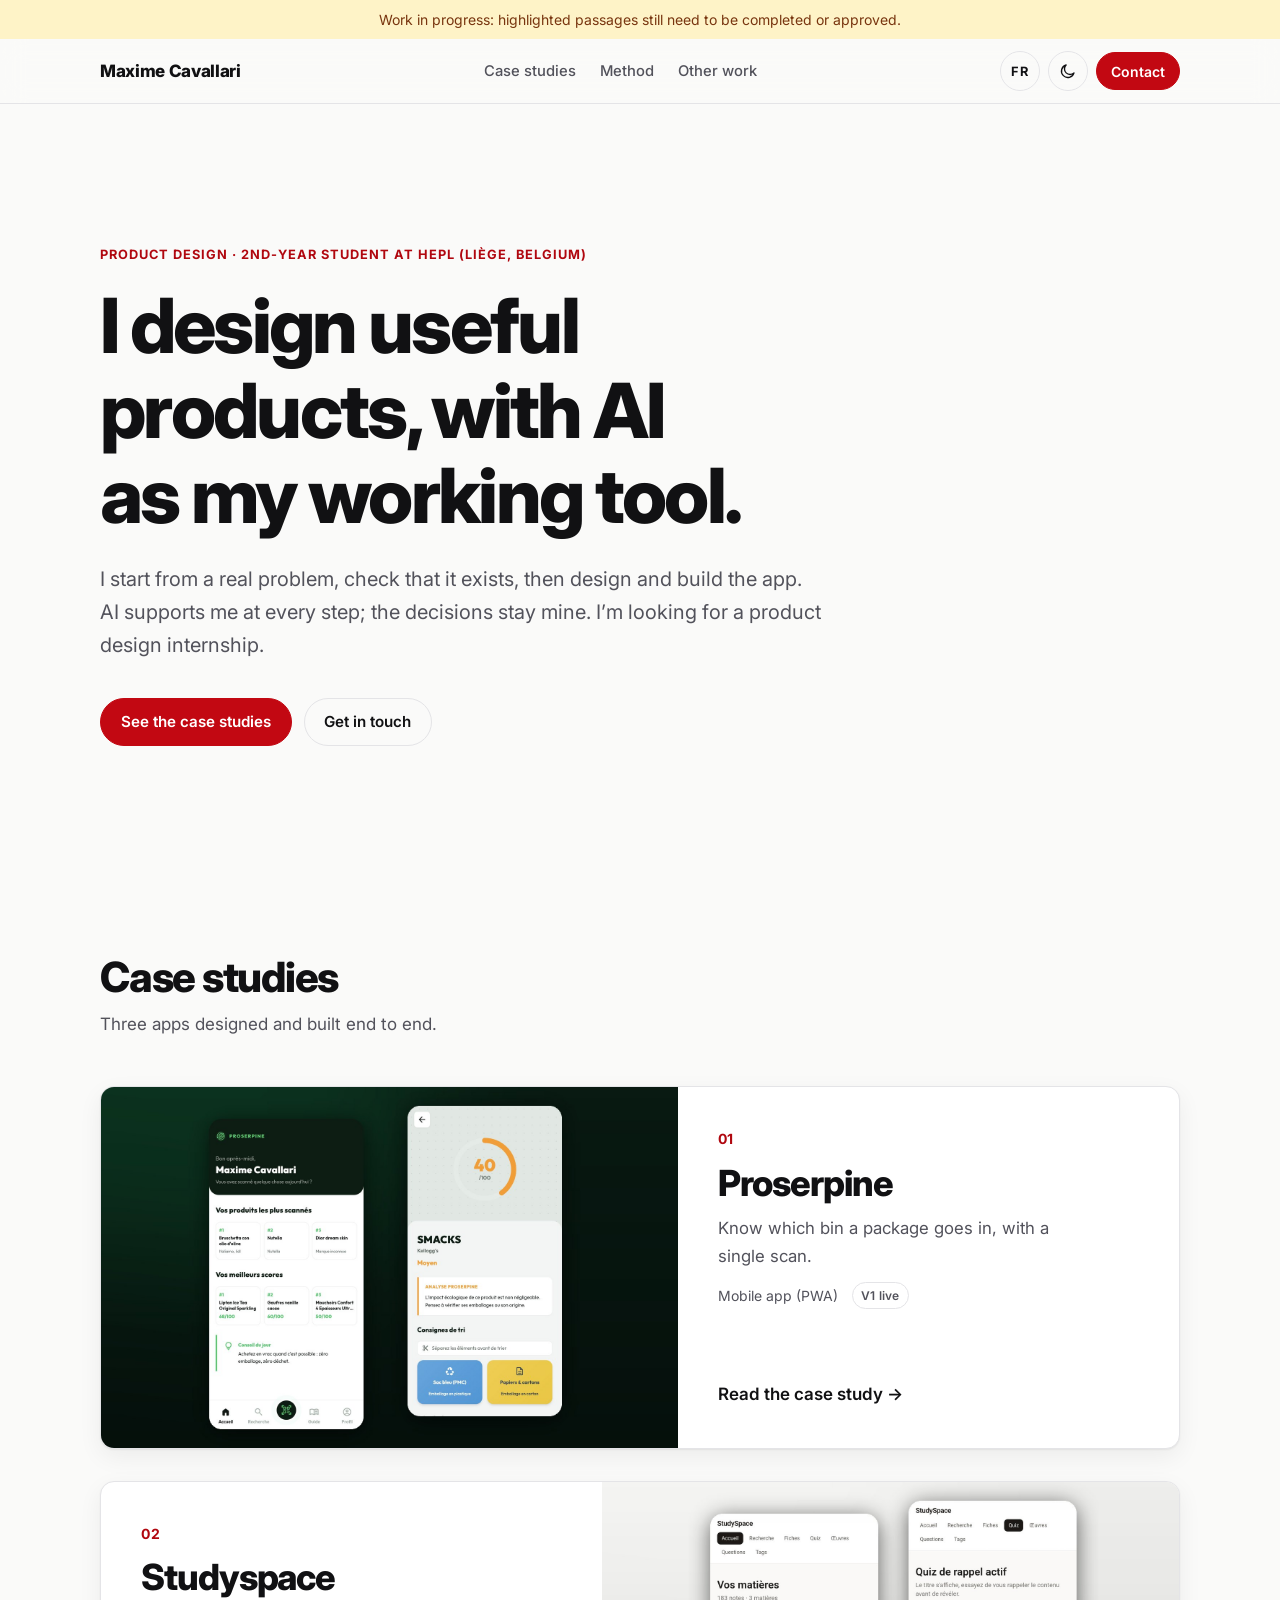
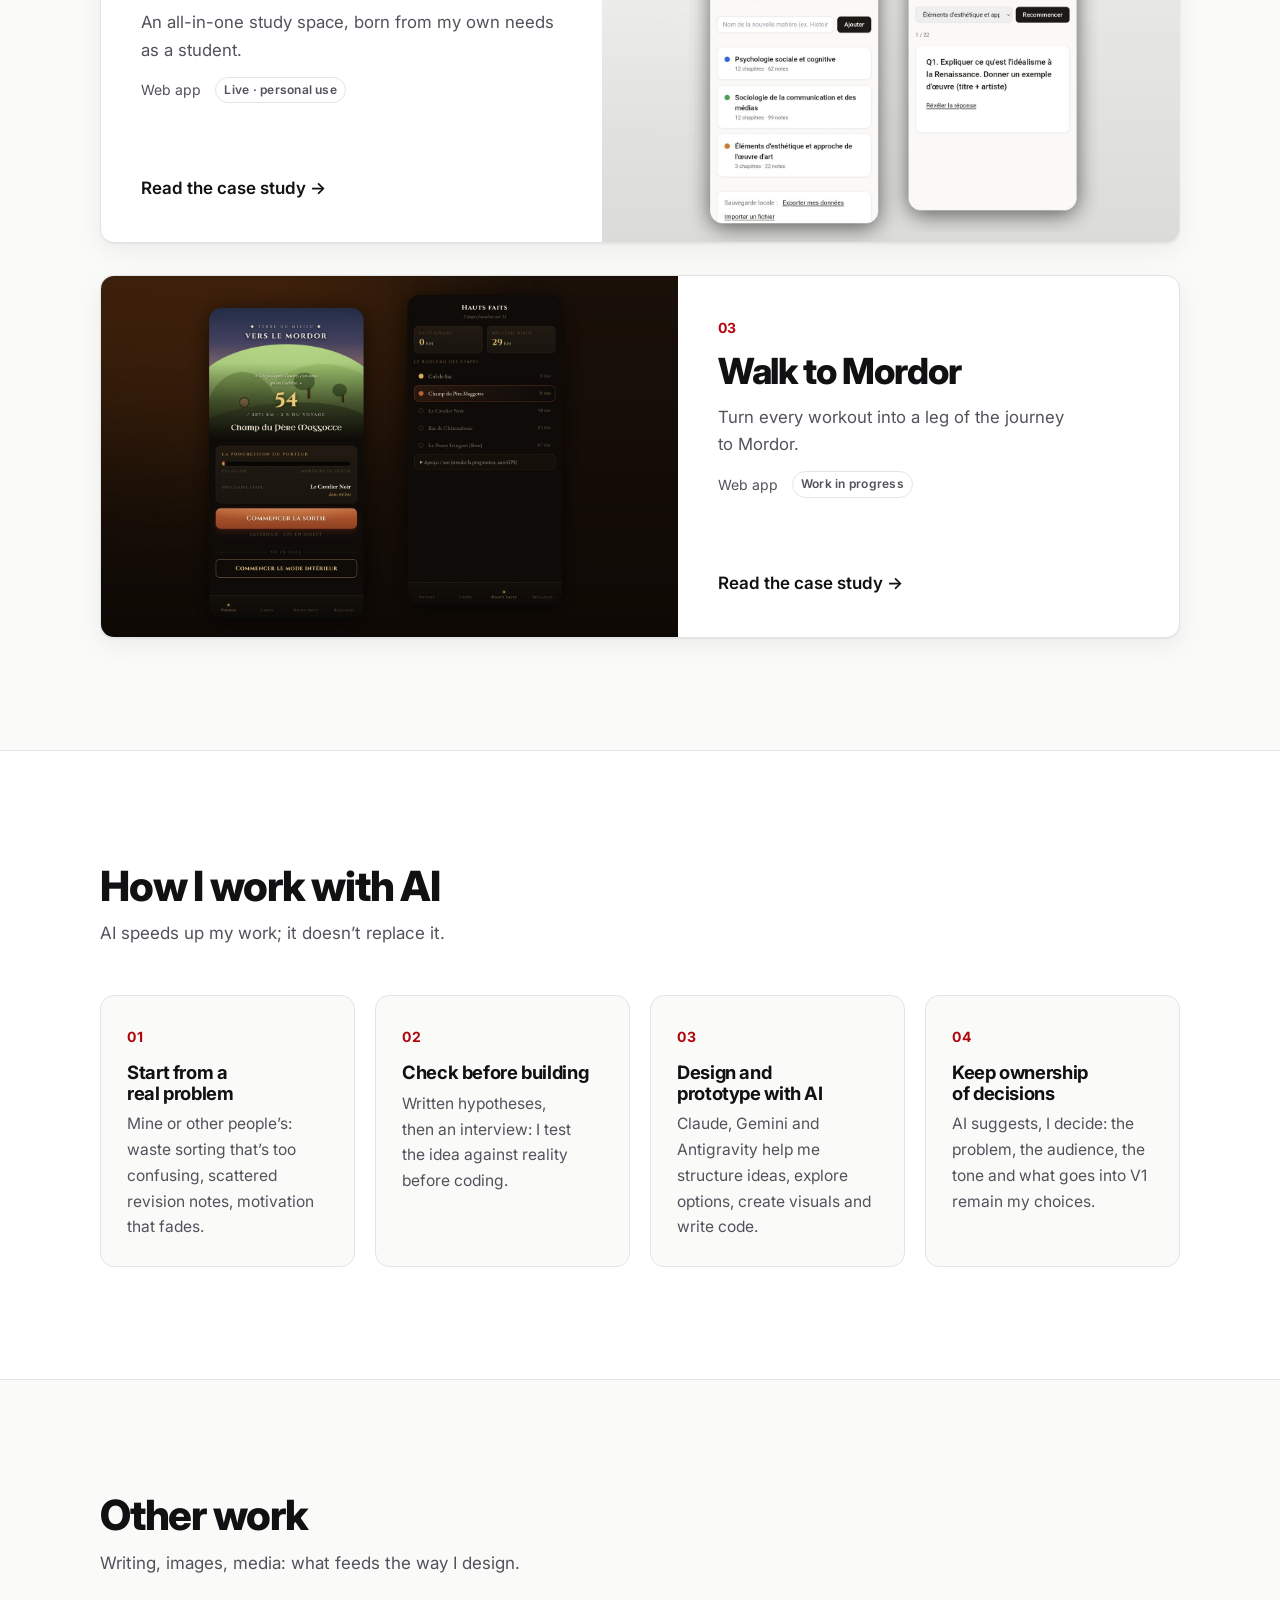
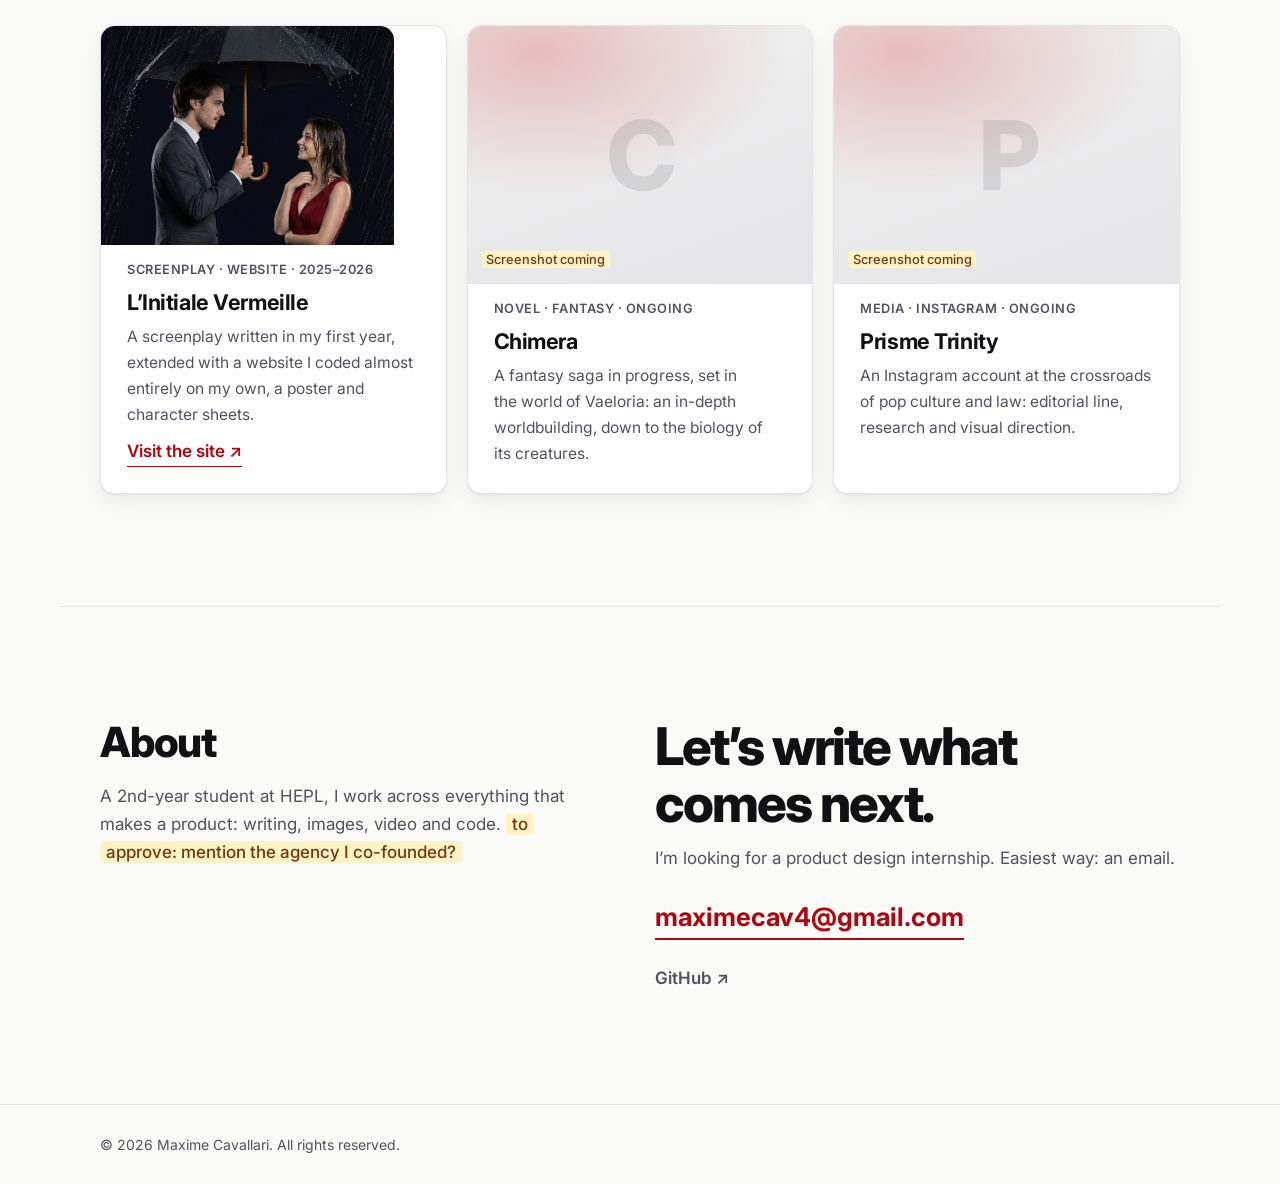
==== commit eaca52f3: "Cours de Design Thinking (précision de Monsieur), reformatage d'index.html, années 2026 et cadre « b" ====
--- a/index.html
+++ b/index.html
@@ -1,128 +1,254 @@
-<!DOCTYPE html>
+<!doctype html>
 <html lang="fr">
-<head>
-  <meta charset="UTF-8">
-  <meta name="viewport" content="width=device-width, initial-scale=1.0">
-  <title>Maxime Cavallari · Product designer</title>
-  <meta name="description" content="Portfolio de Maxime Cavallari, étudiant en product design : des applications conçues et développées avec l’IA comme outil de travail. À la recherche d’un stage.">
-
-  <!-- Aperçu quand le lien est partagé (LinkedIn, WhatsApp, e-mail…) -->
-  <meta property="og:type" content="website">
-  <meta property="og:title" content="Maxime Cavallari · Product designer">
-  <meta property="og:description" content="Des applications conçues et développées avec l’IA comme outil de travail. À la recherche d’un stage en product design.">
-  <meta property="og:locale" content="fr_BE">
-  <meta property="og:locale:alternate" content="en_GB">
-  <!-- À ajouter une fois le site en ligne : <meta property="og:image" content="https://…/images/apercu-partage.png"> -->
-  <meta name="twitter:card" content="summary_large_image">
-
-  <meta name="color-scheme" content="dark light">
-  <meta name="theme-color" content="#0b0b0c" media="(prefers-color-scheme: dark)">
-  <meta name="theme-color" content="#fafaf9" media="(prefers-color-scheme: light)">
-
-  <!-- Applique le thème mémorisé avant l'affichage (évite un flash de couleur) -->
-  <script>
-    try { var th = localStorage.getItem("theme"); if (th === "dark" || th === "light") document.documentElement.setAttribute("data-theme", th); } catch (e) {}
-    document.documentElement.classList.add("js");
-  </script>
-
-  <link rel="preconnect" href="https://fonts.googleapis.com">
-  <link rel="preconnect" href="https://fonts.gstatic.com" crossorigin>
-  <link href="https://fonts.googleapis.com/css2?family=Inter:wght@400;500;600;700;800&display=swap" rel="stylesheet">
-  <link rel="stylesheet" href="css/style.css">
-</head>
-<body>
-  <a class="skip-link" href="#main" data-i18n="skip">Aller au contenu</a>
-
-  <div id="draft-banner" class="draft-banner" role="note" hidden>
-    <span data-i18n="draft_banner"></span>
-  </div>
-
-  <header class="site-header">
-    <div class="container site-header__inner">
-      <a class="brand" href="index.html" data-site-name>Maxime Cavallari</a>
-      <nav class="site-nav" aria-label="Navigation principale">
-        <a href="#cas" data-i18n="nav_cases">Études de cas</a>
-        <a href="#methode" data-i18n="nav_method">Méthode</a>
-        <a href="#autres" data-i18n="nav_other">Autres créations</a>
-      </nav>
-      <div class="site-header__actions">
-        <button id="lang-toggle" class="icon-btn icon-btn--text" type="button">EN</button>
-        <button id="theme-toggle" class="icon-btn" type="button" aria-label="Changer de thème">
-          <svg class="icon-sun" viewBox="0 0 24 24" width="18" height="18" aria-hidden="true"><circle cx="12" cy="12" r="4.5" fill="none" stroke="currentColor" stroke-width="1.8"/><path d="M12 2v2.5M12 19.5V22M4.2 4.2l1.8 1.8M18 18l1.8 1.8M2 12h2.5M19.5 12H22M4.2 19.8L6 18M18 6l1.8-1.8" stroke="currentColor" stroke-width="1.8" stroke-linecap="round"/></svg>
-          <svg class="icon-moon" viewBox="0 0 24 24" width="18" height="18" aria-hidden="true"><path d="M20 14.5A8.5 8.5 0 1 1 9.5 4a7 7 0 0 0 10.5 10.5z" fill="none" stroke="currentColor" stroke-width="1.8" stroke-linejoin="round"/></svg>
-        </button>
-        <a class="btn btn--small" href="#contact" data-i18n="nav_contact">Contact</a>
+  <head>
+    <meta charset="UTF-8" />
+    <meta name="viewport" content="width=device-width, initial-scale=1.0" />
+    <title>Maxime Cavallari · Product designer</title>
+    <meta
+      name="description"
+      content="Portfolio de Maxime Cavallari, étudiant en product design : des applications conçues et développées avec l’IA comme outil de travail. À la recherche d’un stage."
+    />
+
+    <!-- Aperçu quand le lien est partagé (LinkedIn, WhatsApp, e-mail…) -->
+    <meta property="og:type" content="website" />
+    <meta property="og:title" content="Maxime Cavallari · Product designer" />
+    <meta
+      property="og:description"
+      content="Des applications conçues et développées avec l’IA comme outil de travail. À la recherche d’un stage en product design."
+    />
+    <meta property="og:locale" content="fr_BE" />
+    <meta property="og:locale:alternate" content="en_GB" />
+    <!-- À ajouter une fois le site en ligne : <meta property="og:image" content="https://…/images/apercu-partage.png"> -->
+    <meta name="twitter:card" content="summary_large_image" />
+
+    <meta name="color-scheme" content="dark light" />
+    <meta
+      name="theme-color"
+      content="#0b0b0c"
+      media="(prefers-color-scheme: dark)"
+    />
+    <meta
+      name="theme-color"
+      content="#fafaf9"
+      media="(prefers-color-scheme: light)"
+    />
+
+    <!-- Applique le thème mémorisé avant l'affichage (évite un flash de couleur) -->
+    <script>
+      try {
+        var th = localStorage.getItem("theme");
+        if (th === "dark" || th === "light")
+          document.documentElement.setAttribute("data-theme", th);
+      } catch (e) {}
+      document.documentElement.classList.add("js");
+    </script>
+
+    <link rel="preconnect" href="https://fonts.googleapis.com" />
+    <link rel="preconnect" href="https://fonts.gstatic.com" crossorigin />
+    <link
+      href="https://fonts.googleapis.com/css2?family=Inter:wght@400;500;600;700;800&display=swap"
+      rel="stylesheet"
+    />
+    <link rel="stylesheet" href="css/style.css" />
+  </head>
+  <body>
+    <a class="skip-link" href="#main" data-i18n="skip">Aller au contenu</a>
+
+    <div id="draft-banner" class="draft-banner" role="note" hidden>
+      <span data-i18n="draft_banner"></span>
+    </div>
+
+    <header class="site-header">
+      <div class="container site-header__inner">
+        <a class="brand" href="index.html" data-site-name>Maxime Cavallari</a>
+        <nav class="site-nav" aria-label="Navigation principale">
+          <a href="#cas" data-i18n="nav_cases">Études de cas</a>
+          <a href="#methode" data-i18n="nav_method">Méthode</a>
+          <a href="#autres" data-i18n="nav_other">Autres créations</a>
+        </nav>
+        <div class="site-header__actions">
+          <button
+            id="lang-toggle"
+            class="icon-btn icon-btn--text"
+            type="button"
+          >
+            EN
+          </button>
+          <button
+            id="theme-toggle"
+            class="icon-btn"
+            type="button"
+            aria-label="Changer de thème"
+          >
+            <svg
+              class="icon-sun"
+              viewBox="0 0 24 24"
+              width="18"
+              height="18"
+              aria-hidden="true"
+            >
+              <circle
+                cx="12"
+                cy="12"
+                r="4.5"
+                fill="none"
+                stroke="currentColor"
+                stroke-width="1.8"
+              />
+              <path
+                d="M12 2v2.5M12 19.5V22M4.2 4.2l1.8 1.8M18 18l1.8 1.8M2 12h2.5M19.5 12H22M4.2 19.8L6 18M18 6l1.8-1.8"
+                stroke="currentColor"
+                stroke-width="1.8"
+                stroke-linecap="round"
+              />
+            </svg>
+            <svg
+              class="icon-moon"
+              viewBox="0 0 24 24"
+              width="18"
+              height="18"
+              aria-hidden="true"
+            >
+              <path
+                d="M20 14.5A8.5 8.5 0 1 1 9.5 4a7 7 0 0 0 10.5 10.5z"
+                fill="none"
+                stroke="currentColor"
+                stroke-width="1.8"
+                stroke-linejoin="round"
+              />
+            </svg>
+          </button>
+          <a class="btn btn--small" href="#contact" data-i18n="nav_contact"
+            >Contact</a
+          >
+        </div>
       </div>
-    </div>
-  </header>
-
-  <main id="main">
-    <!-- ACCROCHE -->
-    <section class="hero container">
-      <p class="eyebrow reveal" data-i18n="hero_eyebrow"></p>
-      <h1 class="hero__title reveal" data-i18n="hero_title"></h1>
-      <p class="hero__lead reveal" data-i18n="hero_lead"></p>
-      <div class="hero__actions reveal">
-        <a class="btn" href="#cas" data-i18n="hero_cta_cases"></a>
-        <a class="btn btn--ghost" href="#contact" data-i18n="hero_cta_contact"></a>
+    </header>
+
+    <main id="main">
+      <!-- ACCROCHE -->
+      <section class="hero container">
+        <p class="eyebrow reveal" data-i18n="hero_eyebrow"></p>
+        <h1 class="hero__title reveal" data-i18n="hero_title"></h1>
+        <p class="hero__lead reveal" data-i18n="hero_lead"></p>
+        <div class="hero__actions reveal">
+          <a class="btn" href="#cas" data-i18n="hero_cta_cases"></a>
+          <a
+            class="btn btn--ghost"
+            href="#contact"
+            data-i18n="hero_cta_contact"
+          ></a>
+        </div>
+      </section>
+
+      <!-- ÉTUDES DE CAS -->
+      <section id="cas" class="section container" aria-labelledby="cas-title">
+        <div class="section__head">
+          <h2
+            id="cas-title"
+            class="section__title"
+            data-i18n="cases_title"
+          ></h2>
+          <p class="section__intro" data-i18n="cases_intro"></p>
+        </div>
+        <ol id="cases-list" class="cases-list"></ol>
+      </section>
+
+      <!-- MÉTHODE -->
+      <section
+        id="methode"
+        class="section section--alt"
+        aria-labelledby="methode-title"
+      >
+        <div class="container">
+          <div class="section__head">
+            <h2
+              id="methode-title"
+              class="section__title"
+              data-i18n="method_title"
+            ></h2>
+            <p class="section__intro" data-i18n="method_intro"></p>
+          </div>
+          <ol class="method-list">
+            <li class="method-step reveal">
+              <span class="method-step__num" aria-hidden="true">01</span>
+              <h3 data-i18n="method_1_t"></h3>
+              <p data-i18n="method_1_p"></p>
+            </li>
+            <li class="method-step reveal">
+              <span class="method-step__num" aria-hidden="true">02</span>
+              <h3 data-i18n="method_2_t"></h3>
+              <p data-i18n="method_2_p"></p>
+            </li>
+            <li class="method-step reveal">
+              <span class="method-step__num" aria-hidden="true">03</span>
+              <h3 data-i18n="method_3_t"></h3>
+              <p data-i18n="method_3_p"></p>
+            </li>
+            <li class="method-step reveal">
+              <span class="method-step__num" aria-hidden="true">04</span>
+              <h3 data-i18n="method_4_t"></h3>
+              <p data-i18n="method_4_p"></p>
+            </li>
+          </ol>
+        </div>
+      </section>
+
+      <!-- AUTRES CRÉATIONS -->
+      <section
+        id="autres"
+        class="section container"
+        aria-labelledby="autres-title"
+      >
+        <div class="section__head">
+          <h2
+            id="autres-title"
+            class="section__title"
+            data-i18n="other_title"
+          ></h2>
+          <p class="section__intro" data-i18n="other_intro"></p>
+        </div>
+        <ul id="other-list" class="works-grid"></ul>
+      </section>
+
+      <!-- À PROPOS + CONTACT -->
+      <section
+        id="contact"
+        class="section contact container"
+        aria-labelledby="contact-title"
+      >
+        <div class="contact__about reveal">
+          <h2 class="section__title" data-i18n="about_title"></h2>
+          <p data-i18n="about_text"></p>
+        </div>
+        <div class="contact__cta reveal">
+          <p
+            id="contact-title"
+            class="contact__title"
+            data-i18n="contact_title"
+          ></p>
+          <p class="contact__lead" data-i18n="contact_lead"></p>
+          <a
+            id="contact-email"
+            class="contact__email"
+            href="mailto:maximecav4@gmail.com"
+            >maximecav4@gmail.com</a
+          >
+          <ul id="contact-links" class="contact__links"></ul>
+        </div>
+      </section>
+    </main>
+
+    <footer class="site-footer">
+      <div class="container">
+        © <span data-year>2026</span>
+        <span data-site-name>Maxime Cavallari</span>.
+        <span data-i18n="footer"></span>
       </div>
-    </section>
-
-    <!-- ÉTUDES DE CAS -->
-    <section id="cas" class="section container" aria-labelledby="cas-title">
-      <div class="section__head">
-        <h2 id="cas-title" class="section__title" data-i18n="cases_title"></h2>
-        <p class="section__intro" data-i18n="cases_intro"></p>
-      </div>
-      <ol id="cases-list" class="cases-list"></ol>
-    </section>
-
-    <!-- MÉTHODE -->
-    <section id="methode" class="section section--alt" aria-labelledby="methode-title">
-      <div class="container">
-        <div class="section__head">
-          <h2 id="methode-title" class="section__title" data-i18n="method_title"></h2>
-          <p class="section__intro" data-i18n="method_intro"></p>
-        </div>
-        <ol class="method-list">
-          <li class="method-step reveal"><span class="method-step__num" aria-hidden="true">01</span><h3 data-i18n="method_1_t"></h3><p data-i18n="method_1_p"></p></li>
-          <li class="method-step reveal"><span class="method-step__num" aria-hidden="true">02</span><h3 data-i18n="method_2_t"></h3><p data-i18n="method_2_p"></p></li>
-          <li class="method-step reveal"><span class="method-step__num" aria-hidden="true">03</span><h3 data-i18n="method_3_t"></h3><p data-i18n="method_3_p"></p></li>
-          <li class="method-step reveal"><span class="method-step__num" aria-hidden="true">04</span><h3 data-i18n="method_4_t"></h3><p data-i18n="method_4_p"></p></li>
-        </ol>
-      </div>
-    </section>
-
-    <!-- AUTRES CRÉATIONS -->
-    <section id="autres" class="section container" aria-labelledby="autres-title">
-      <div class="section__head">
-        <h2 id="autres-title" class="section__title" data-i18n="other_title"></h2>
-        <p class="section__intro" data-i18n="other_intro"></p>
-      </div>
-      <ul id="other-list" class="works-grid"></ul>
-    </section>
-
-    <!-- À PROPOS + CONTACT -->
-    <section id="contact" class="section contact container" aria-labelledby="contact-title">
-      <div class="contact__about reveal">
-        <h2 class="section__title" data-i18n="about_title"></h2>
-        <p data-i18n="about_text"></p>
-      </div>
-      <div class="contact__cta reveal">
-        <p id="contact-title" class="contact__title" data-i18n="contact_title"></p>
-        <p class="contact__lead" data-i18n="contact_lead"></p>
-        <a id="contact-email" class="contact__email" href="mailto:maximecav4@gmail.com">maximecav4@gmail.com</a>
-        <ul id="contact-links" class="contact__links"></ul>
-      </div>
-    </section>
-  </main>
-
-  <footer class="site-footer">
-    <div class="container">© <span data-year>2026</span> <span data-site-name>Maxime Cavallari</span>. <span data-i18n="footer"></span></div>
-  </footer>
-
-  <script src="js/data.js"></script>
-  <script src="js/site.js"></script>
-  <script src="js/main.js"></script>
-</body>
+    </footer>
+
+    <script src="js/data.js"></script>
+    <script src="js/site.js"></script>
+    <script src="js/main.js"></script>
+  </body>
 </html>
--- a/css/style.css
+++ b/css/style.css
@@ -401,6 +401,16 @@
   background: var(--surface);
   box-shadow: var(--shadow);
 }
+.work-card__cover {
+  width: calc(100% + 52px);
+  margin: -26px -26px 4px;
+  aspect-ratio: 4 / 3;
+  object-fit: cover;
+  object-position: center 34%;
+  border-radius: var(--radius) var(--radius) 0 0;
+}
+.work-card__cover.cover--placeholder { display: grid; place-items: center; }
+.work-card__cover .cover__initial { font-size: clamp(4rem, 9vw, 6rem); }
 .work-card__cat { color: var(--muted); font-size: 0.8rem; font-weight: 600; letter-spacing: 0.04em; text-transform: uppercase; }
 .work-card__title { font-size: 1.35rem; font-weight: 700; }
 .work-card__text { color: var(--muted); font-size: 0.975rem; }
@@ -464,7 +474,27 @@
 .cs-meta dd { margin-top: 4px; font-weight: 500; }
 .cs-links { display: flex; flex-wrap: wrap; gap: 12px; margin-top: 28px; }
 
-.cs-cover { border-radius: var(--radius); border: 1px solid var(--border); aspect-ratio: 16 / 8; }
+.cs-cover { border-radius: var(--radius); border: 1px solid var(--border); aspect-ratio: 16 / 10; }
+
+/* Captures d'écran commentées */
+.shots {
+  display: grid;
+  gap: 18px;
+  grid-template-columns: repeat(auto-fit, minmax(180px, 1fr));
+  margin-top: 24px;
+}
+.shot img {
+  width: 100%;
+  border-radius: var(--radius);
+  border: 1px solid var(--border);
+  background: var(--surface-2);
+}
+.shot figcaption {
+  margin-top: 10px;
+  color: var(--muted);
+  font-size: 0.875rem;
+  line-height: 1.45;
+}
 
 .cs-body { padding-block: clamp(40px, 7vw, 88px); }
 .cs-section {
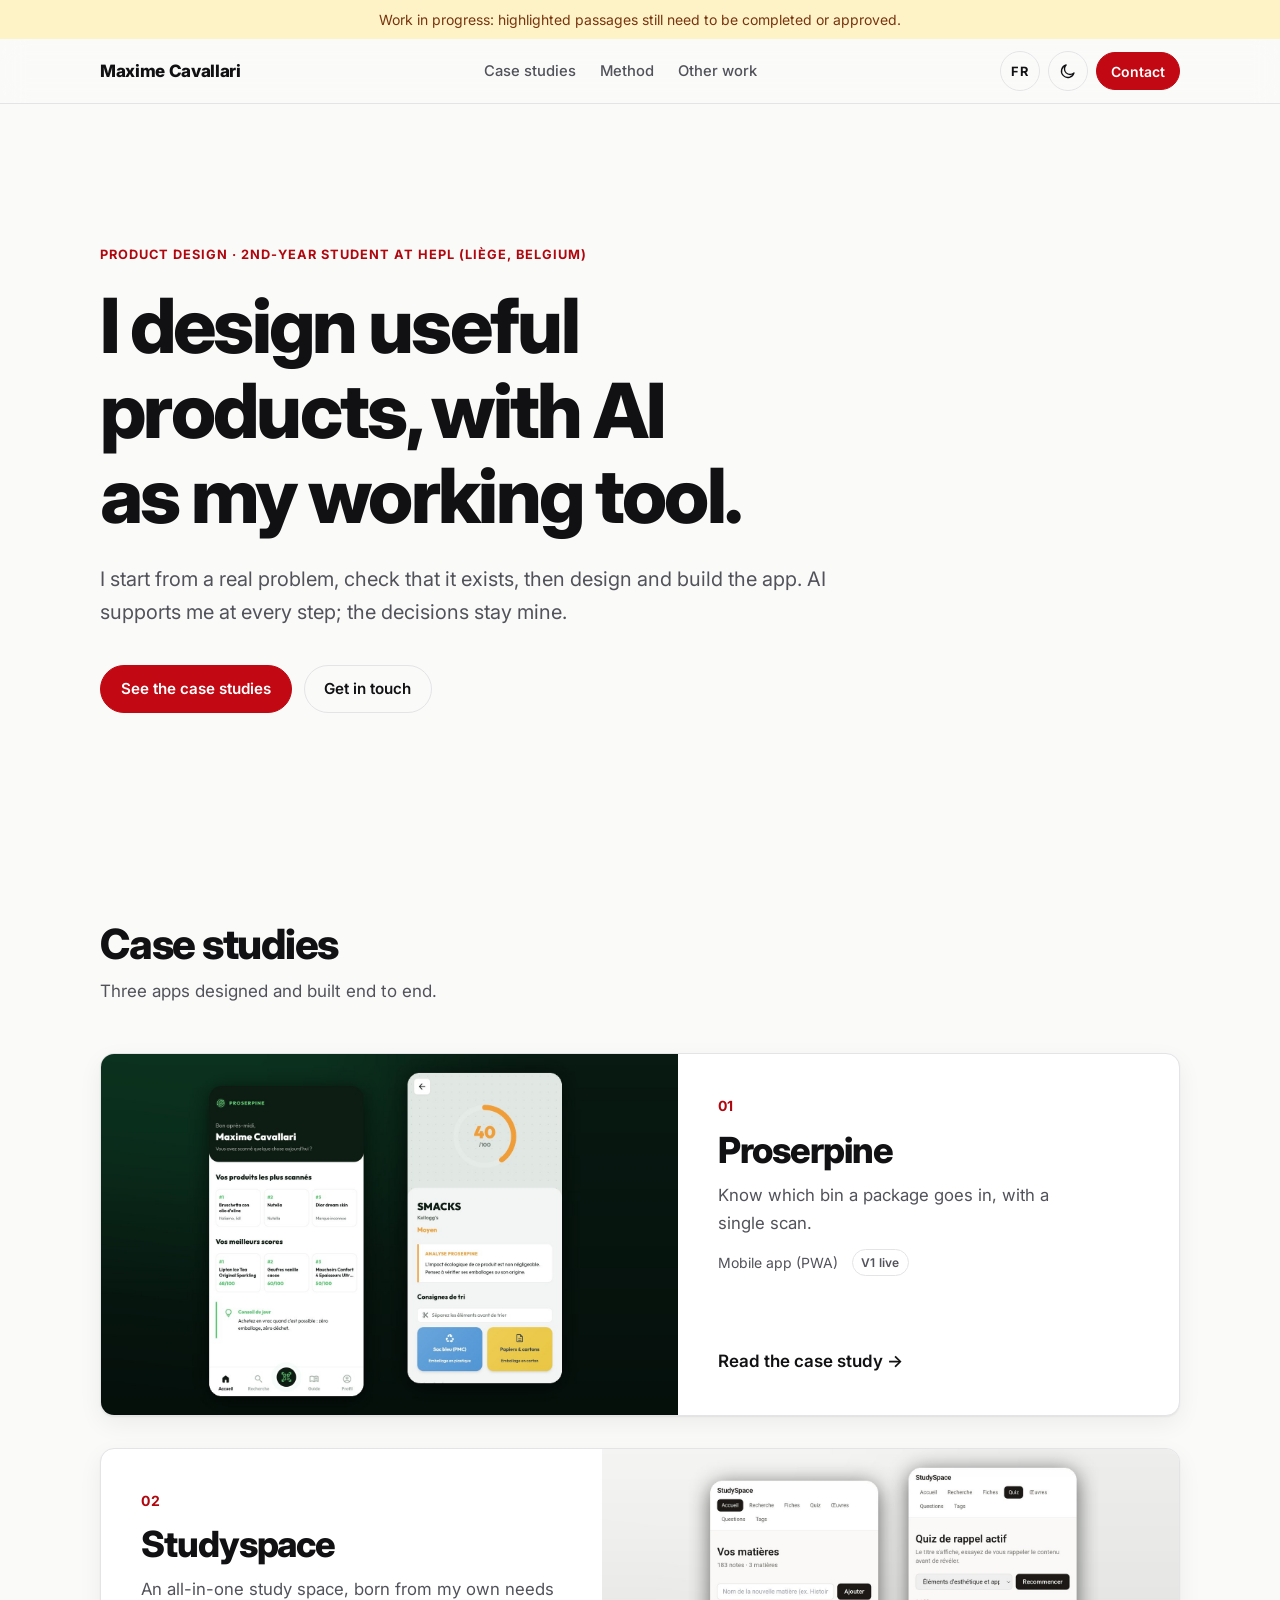
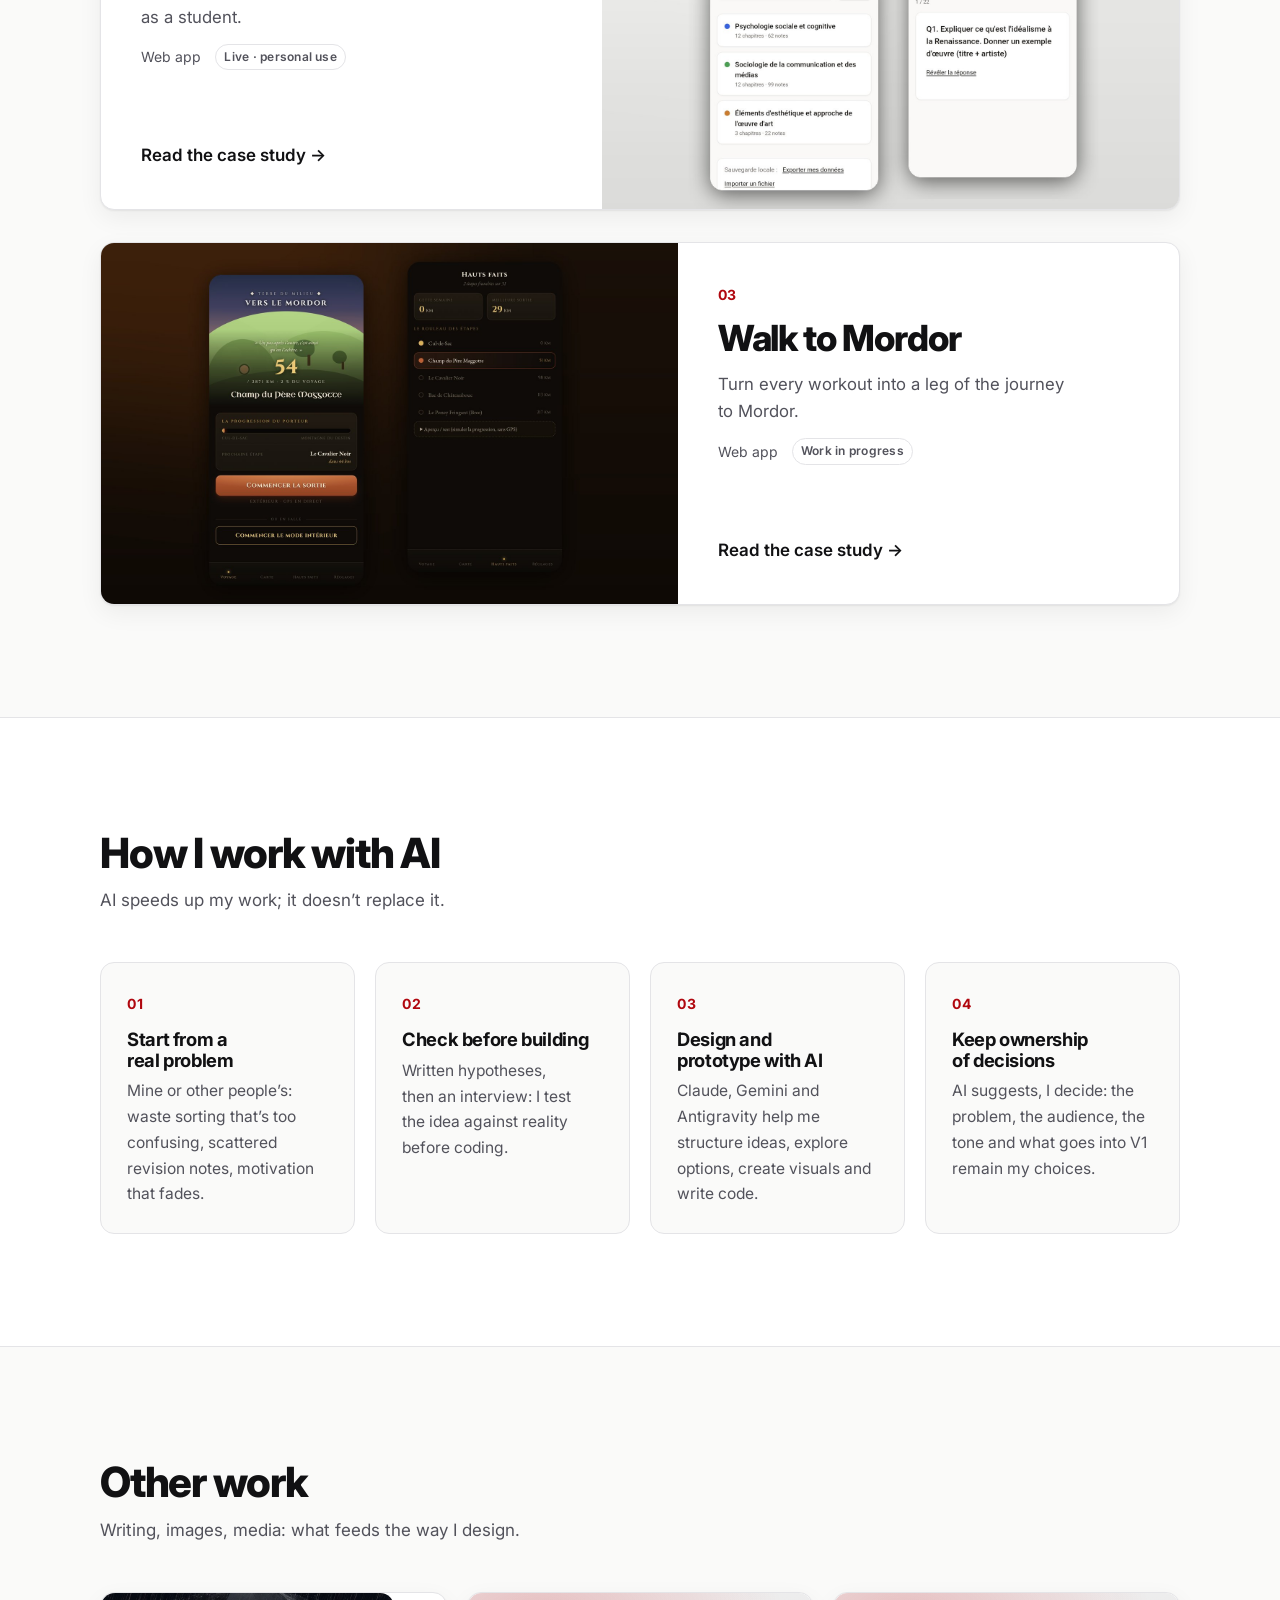
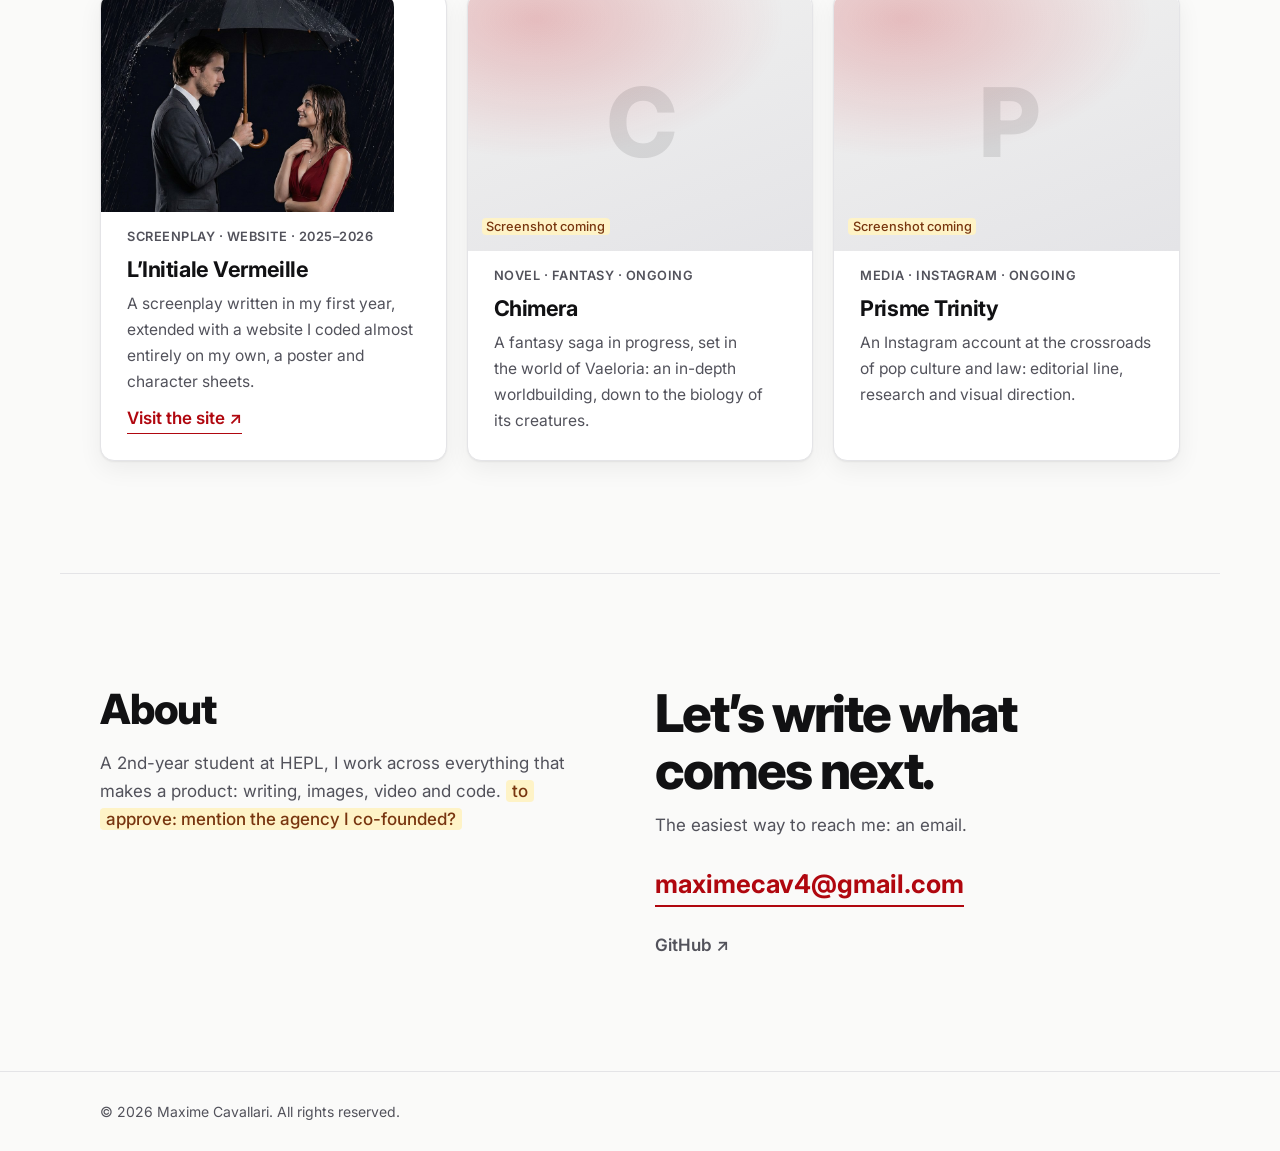
==== commit ff21687a: "Retrait de toute mention de recherche de stage : accroche, contact, description et aperçu de partage" ====
--- a/index.html
+++ b/index.html
@@ -6,7 +6,7 @@
     <title>Maxime Cavallari · Product designer</title>
     <meta
       name="description"
-      content="Portfolio de Maxime Cavallari, étudiant en product design : des applications conçues et développées avec l’IA comme outil de travail. À la recherche d’un stage."
+      content="Portfolio de Maxime Cavallari, product designer : des applications conçues et développées de la recherche au code, avec l’IA comme outil de travail."
     />
 
     <!-- Aperçu quand le lien est partagé (LinkedIn, WhatsApp, e-mail…) -->
@@ -14,7 +14,7 @@
     <meta property="og:title" content="Maxime Cavallari · Product designer" />
     <meta
       property="og:description"
-      content="Des applications conçues et développées avec l’IA comme outil de travail. À la recherche d’un stage en product design."
+      content="Des applications conçues et développées de la recherche au code, avec l’IA comme outil de travail."
     />
     <meta property="og:locale" content="fr_BE" />
     <meta property="og:locale:alternate" content="en_GB" />
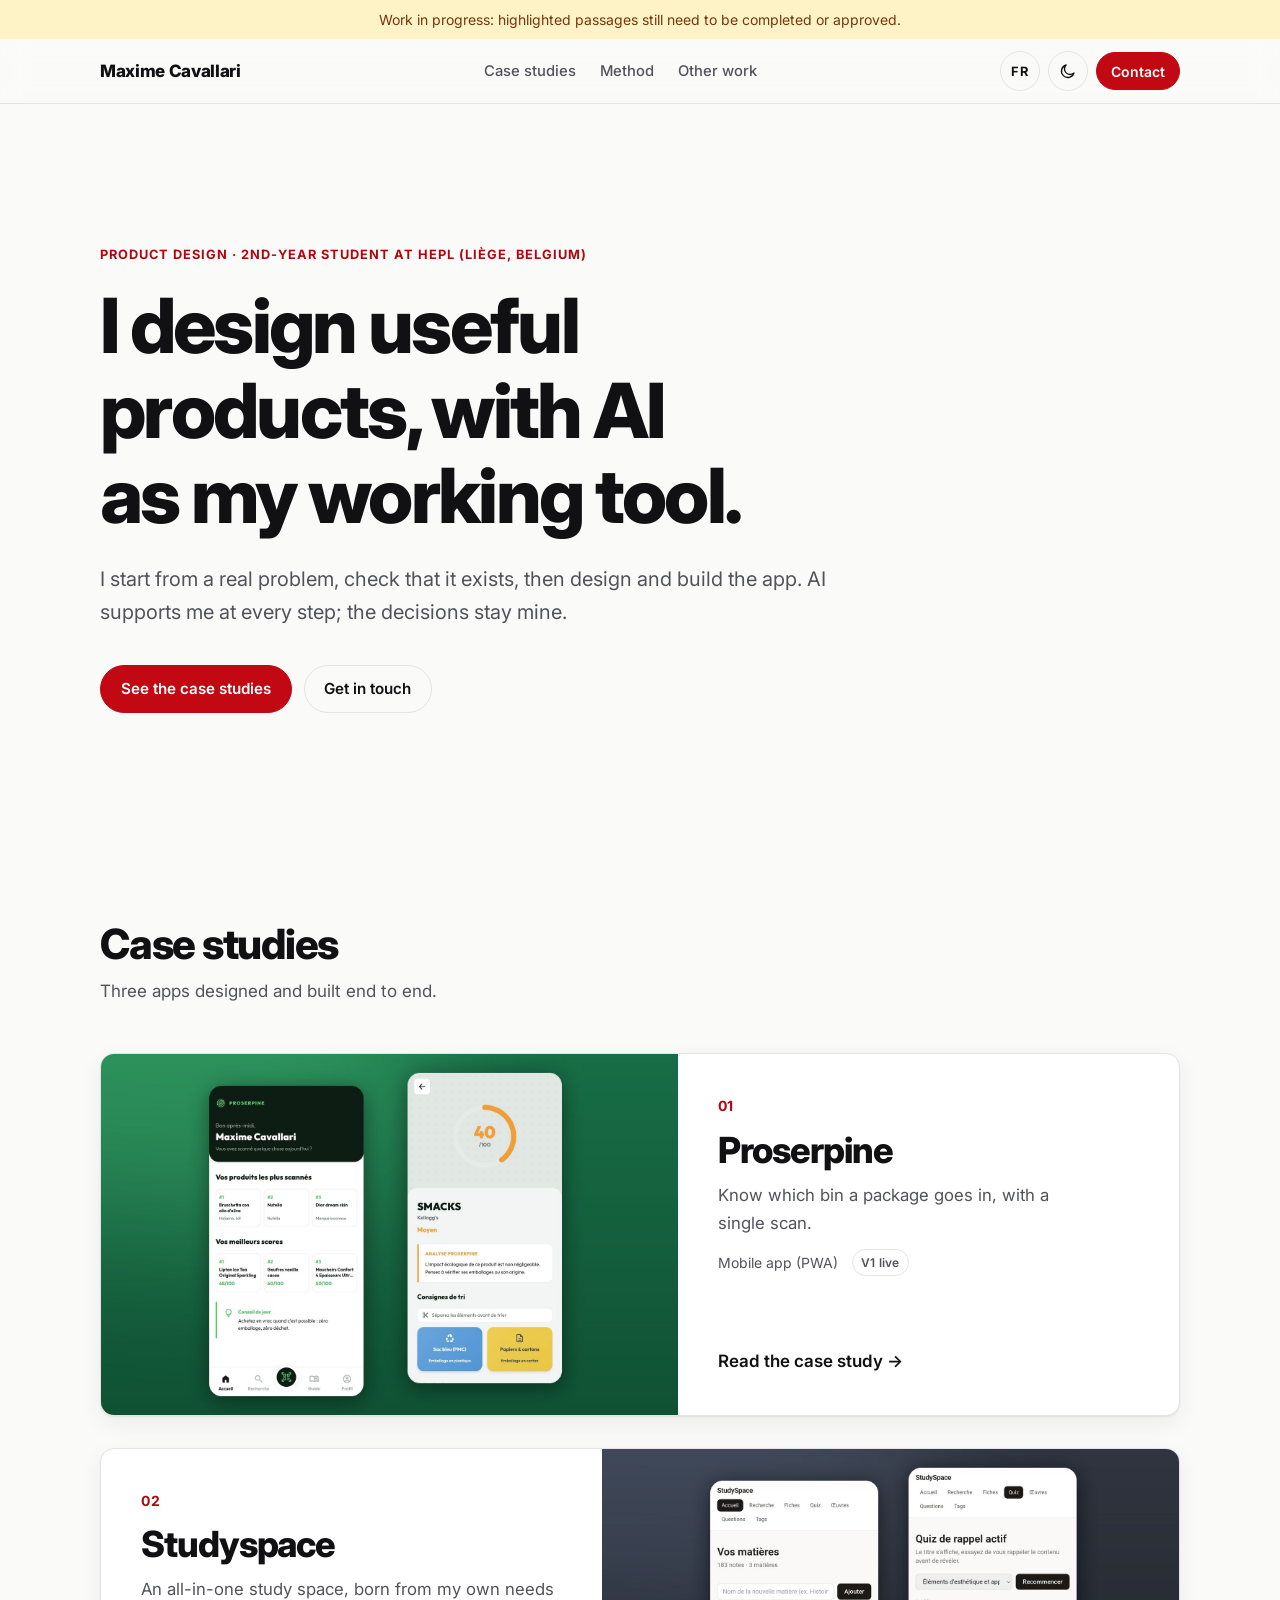
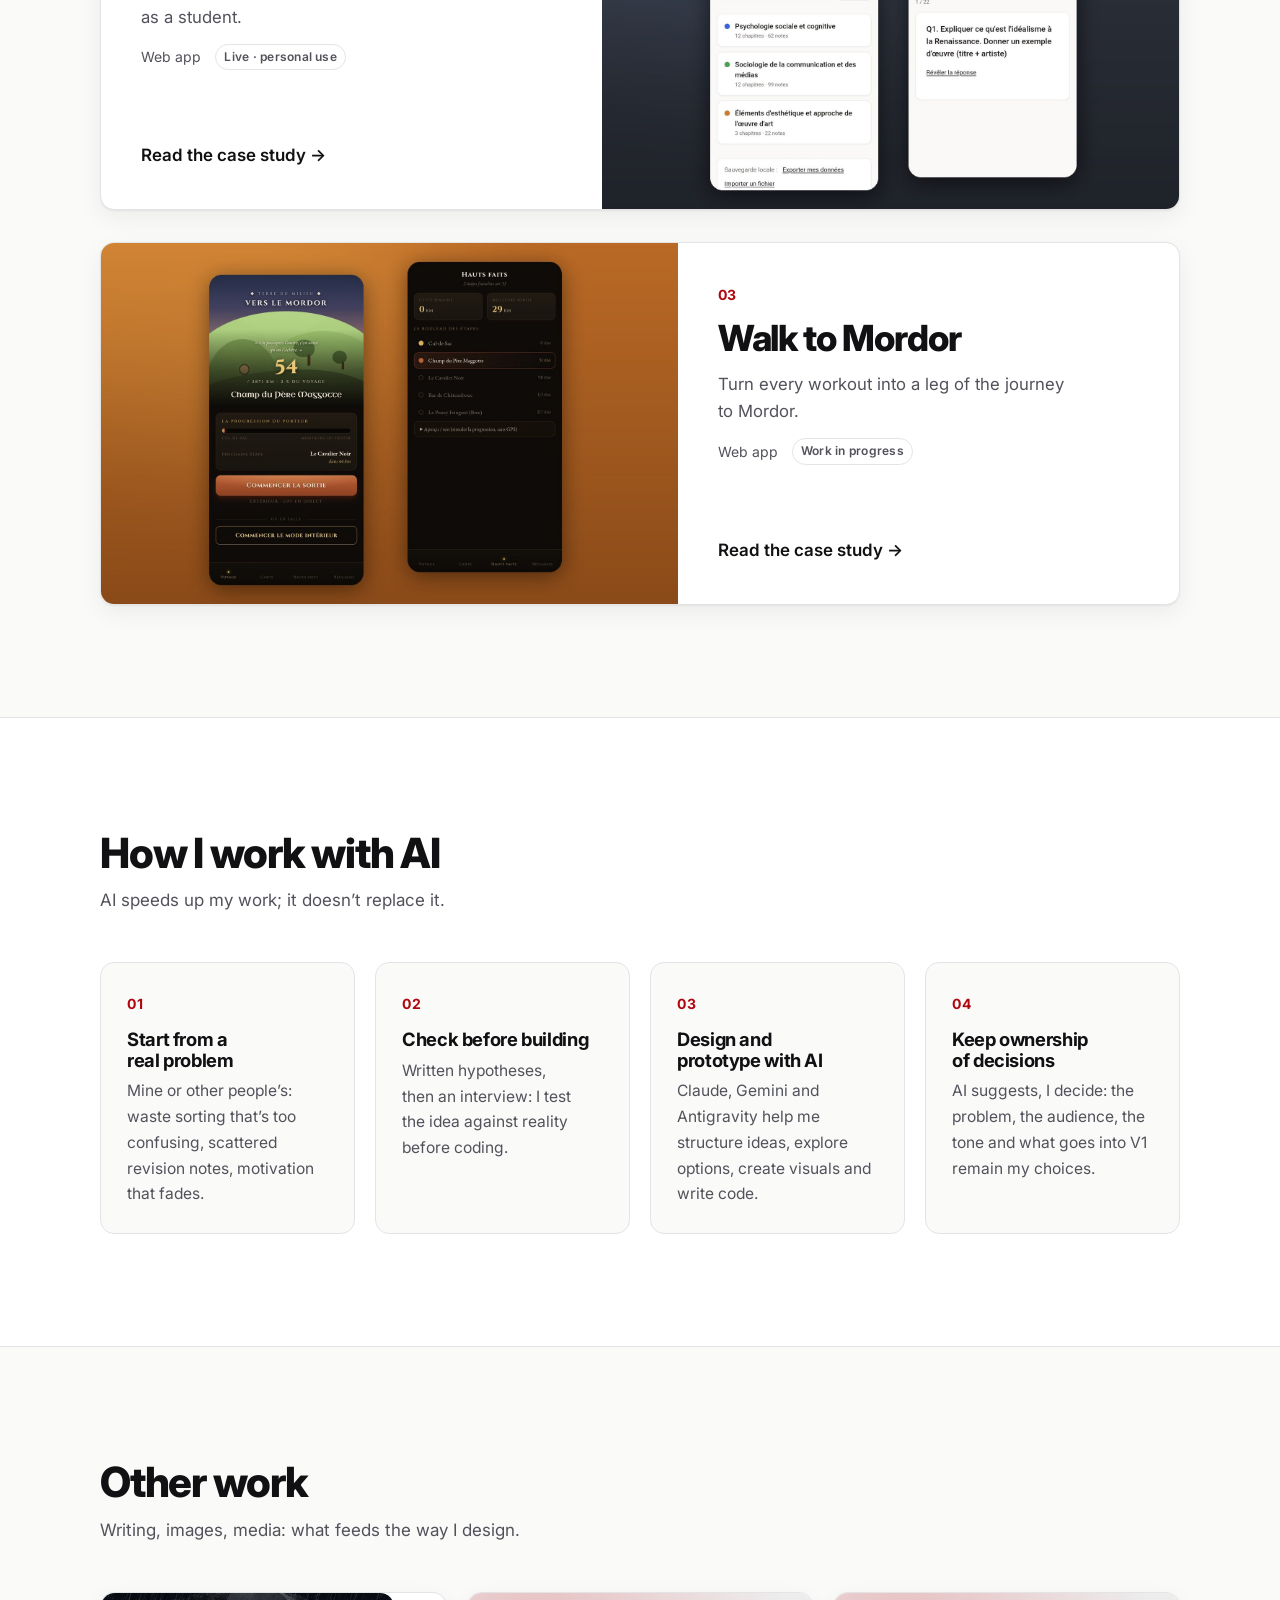
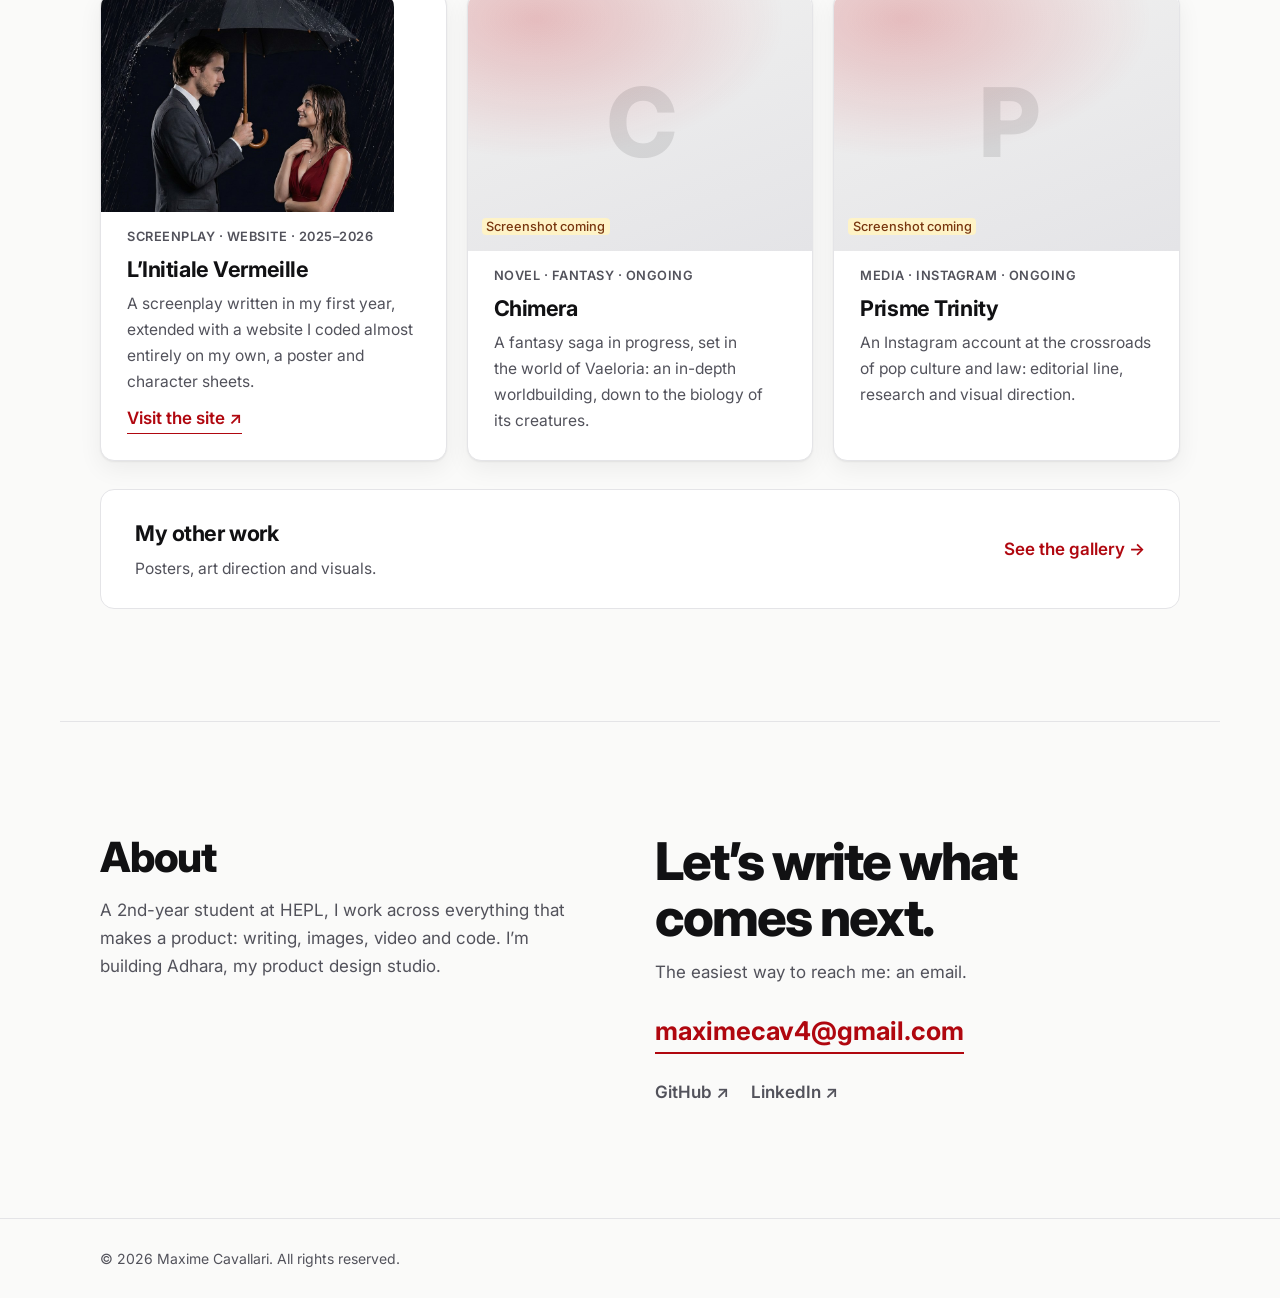
==== commit 4edb75dc: "Galerie « Mes autres travaux » (page séparée, agrandissement au clic) et bouton de téléchargement du" ====
--- a/index.html
+++ b/index.html
@@ -209,6 +209,18 @@
           <p class="section__intro" data-i18n="other_intro"></p>
         </div>
         <ul id="other-list" class="works-grid"></ul>
+
+        <!-- Lien vers la galerie -->
+        <a class="gallery-band reveal" href="galerie.html">
+          <span class="gallery-band__text">
+            <span class="gallery-band__title" data-i18n="gallery_band_title"></span>
+            <span class="gallery-band__lead" data-i18n="gallery_band_lead"></span>
+          </span>
+          <span class="gallery-band__cta">
+            <span data-i18n="gallery_band_cta"></span>
+            <span aria-hidden="true">→</span>
+          </span>
+        </a>
       </section>
 
       <!-- À PROPOS + CONTACT -->
@@ -234,6 +246,12 @@
             href="mailto:maximecav4@gmail.com"
             >maximecav4@gmail.com</a
           >
+          <p id="cv-download" class="contact__cv" hidden>
+            <a class="btn btn--ghost" id="cv-link" href="#" download>
+              <span id="cv-label"></span>
+              <span aria-hidden="true">↓</span>
+            </a>
+          </p>
           <ul id="contact-links" class="contact__links"></ul>
         </div>
       </section>
--- a/css/style.css
+++ b/css/style.css
@@ -609,3 +609,132 @@
   .btn--small { padding-inline: 0.8em; }
   .hero__actions .btn { flex: 1 1 100%; justify-content: center; }
 }
+
+/* ---------- 15. Bandeau vers la galerie ---------- */
+.gallery-band {
+  display: flex;
+  flex-wrap: wrap;
+  align-items: center;
+  justify-content: space-between;
+  gap: 16px;
+  margin-top: 28px;
+  padding: 26px clamp(22px, 3vw, 34px);
+  border: 1px solid var(--border);
+  border-radius: var(--radius);
+  background: var(--surface);
+  text-decoration: none;
+  transition: border-color 0.25s ease, transform 0.25s ease;
+}
+.gallery-band:hover { border-color: var(--accent); transform: translateY(-2px); }
+.gallery-band__text { display: grid; gap: 4px; }
+.gallery-band__title { font-size: 1.35rem; font-weight: 700; letter-spacing: -0.02em; }
+.gallery-band__lead { color: var(--muted); font-size: 0.975rem; }
+.gallery-band__cta { color: var(--accent-text); font-weight: 600; white-space: nowrap; }
+
+.contact__cv { margin-top: 22px; }
+
+/* ---------- 16. Page galerie ---------- */
+.gallery-hero { padding-block: clamp(48px, 9vw, 96px) clamp(24px, 4vw, 40px); }
+.gallery-hero__title {
+  font-size: clamp(2.2rem, 6vw, 4rem);
+  font-weight: 800;
+  letter-spacing: -0.035em;
+  margin-block: 14px 16px;
+}
+.gallery-hero__lead { color: var(--muted); max-width: 60ch; }
+
+.gallery-grid {
+  display: grid;
+  gap: 20px;
+  grid-template-columns: repeat(auto-fill, minmax(260px, 1fr));
+  padding-bottom: clamp(48px, 8vw, 96px);
+}
+.gallery-item__btn {
+  display: block;
+  width: 100%;
+  padding: 0;
+  border: 1px solid var(--border);
+  border-radius: var(--radius);
+  overflow: hidden;
+  background: var(--surface);
+  text-align: left;
+  transition: border-color 0.25s ease, transform 0.25s ease;
+}
+.gallery-item__btn:hover { border-color: var(--accent); transform: translateY(-2px); }
+.gallery-item__btn img {
+  width: 100%;
+  aspect-ratio: 4 / 5;
+  object-fit: cover;
+  background: var(--surface-2);
+}
+.gallery-item__caption { display: grid; gap: 4px; padding: 16px 18px 18px; }
+.gallery-item__cat {
+  color: var(--muted);
+  font-size: 0.75rem;
+  font-weight: 600;
+  letter-spacing: 0.05em;
+  text-transform: uppercase;
+}
+.gallery-item__title { font-weight: 600; }
+.gallery-empty { color: var(--muted); }
+
+/* ---------- 17. Image agrandie ---------- */
+.lightbox {
+  position: fixed;
+  inset: 0;
+  z-index: 200;
+  display: grid;
+  place-items: center;
+  padding: clamp(16px, 4vw, 48px);
+  background: rgb(0 0 0 / 0.82);
+  backdrop-filter: blur(6px);
+  -webkit-backdrop-filter: blur(6px);
+}
+.lightbox[hidden] { display: none; }
+.lightbox__panel {
+  position: relative;
+  display: grid;
+  justify-items: center;
+  gap: 16px;
+  max-width: min(1100px, 100%);
+}
+.lightbox__img {
+  max-width: 100%;
+  max-height: 72vh;
+  width: auto;
+  border-radius: var(--radius);
+  background: #000;
+}
+.lightbox__caption {
+  display: grid;
+  gap: 4px;
+  max-width: 62ch;
+  text-align: center;
+  color: #f4f4f5;
+}
+.lightbox__meta {
+  color: #a1a1aa;
+  font-size: 0.75rem;
+  font-weight: 600;
+  letter-spacing: 0.05em;
+  text-transform: uppercase;
+}
+.lightbox__title { font-size: 1.2rem; font-weight: 700; }
+.lightbox__note { color: #d4d4d8; font-size: 0.95rem; }
+.lightbox .icon-btn {
+  position: absolute;
+  background: rgb(0 0 0 / 0.55);
+  border-color: rgb(255 255 255 / 0.25);
+  color: #fff;
+  font-size: 1rem;
+}
+.lightbox .icon-btn:hover { border-color: #fff; }
+.lightbox__close { top: -8px; right: -8px; }
+.lightbox__prev { left: -8px; top: 45%; }
+.lightbox__next { right: -8px; top: 45%; }
+@media (max-width: 640px) {
+  .lightbox__prev { left: 4px; }
+  .lightbox__next { right: 4px; }
+  .lightbox__close { top: -6px; right: 4px; }
+  .lightbox__img { max-height: 62vh; }
+}
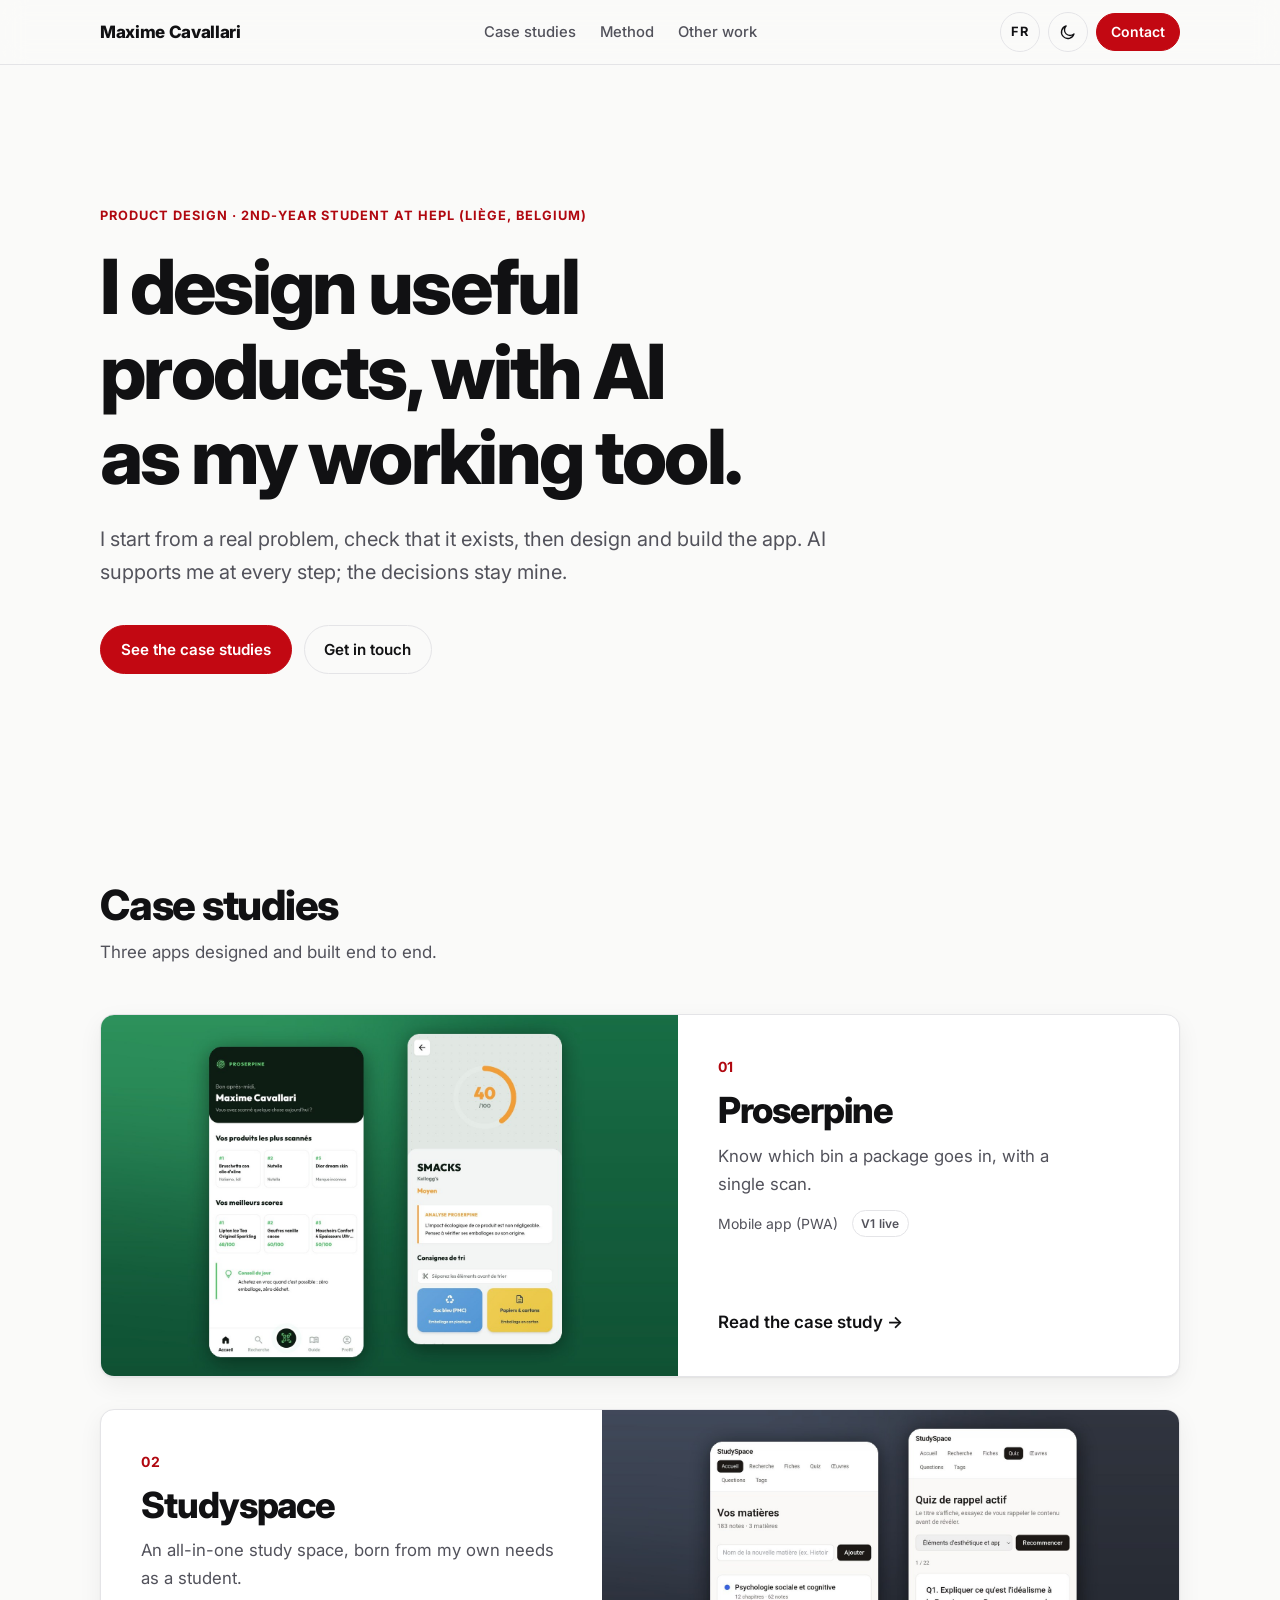
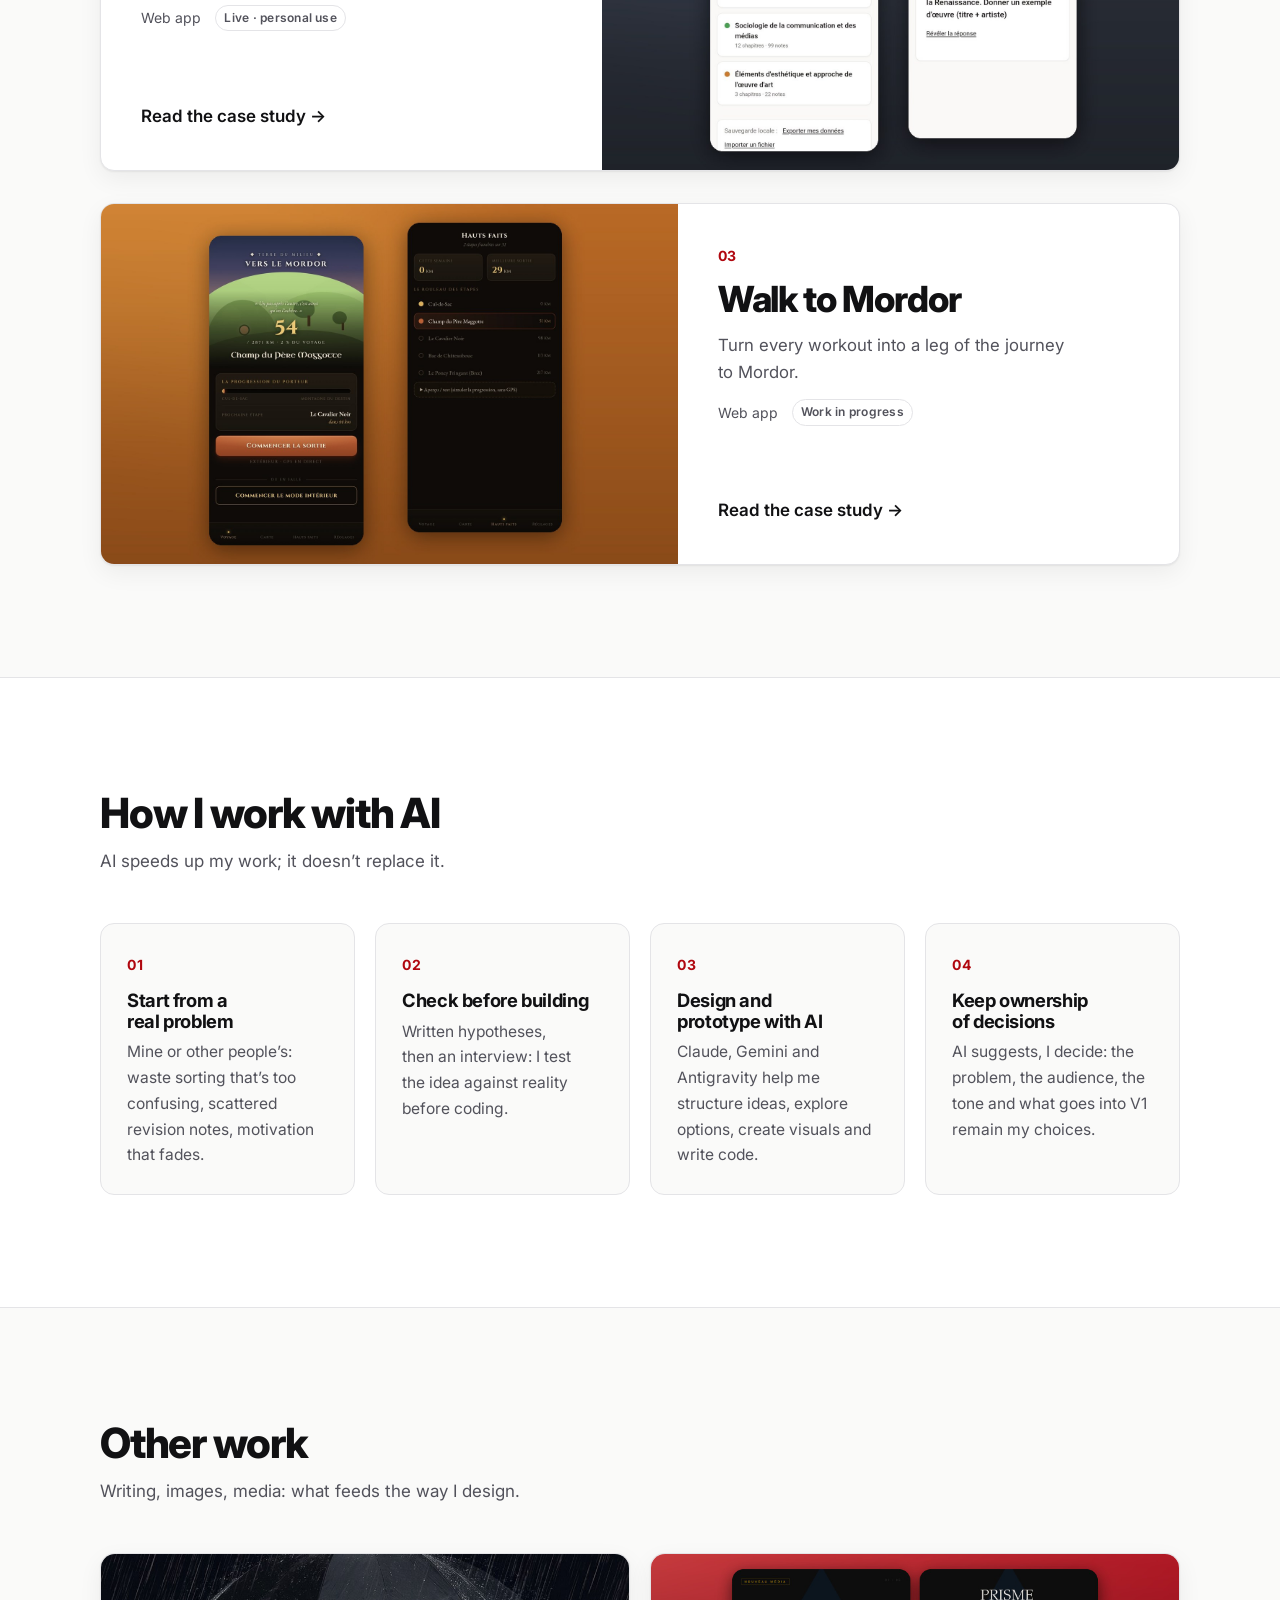
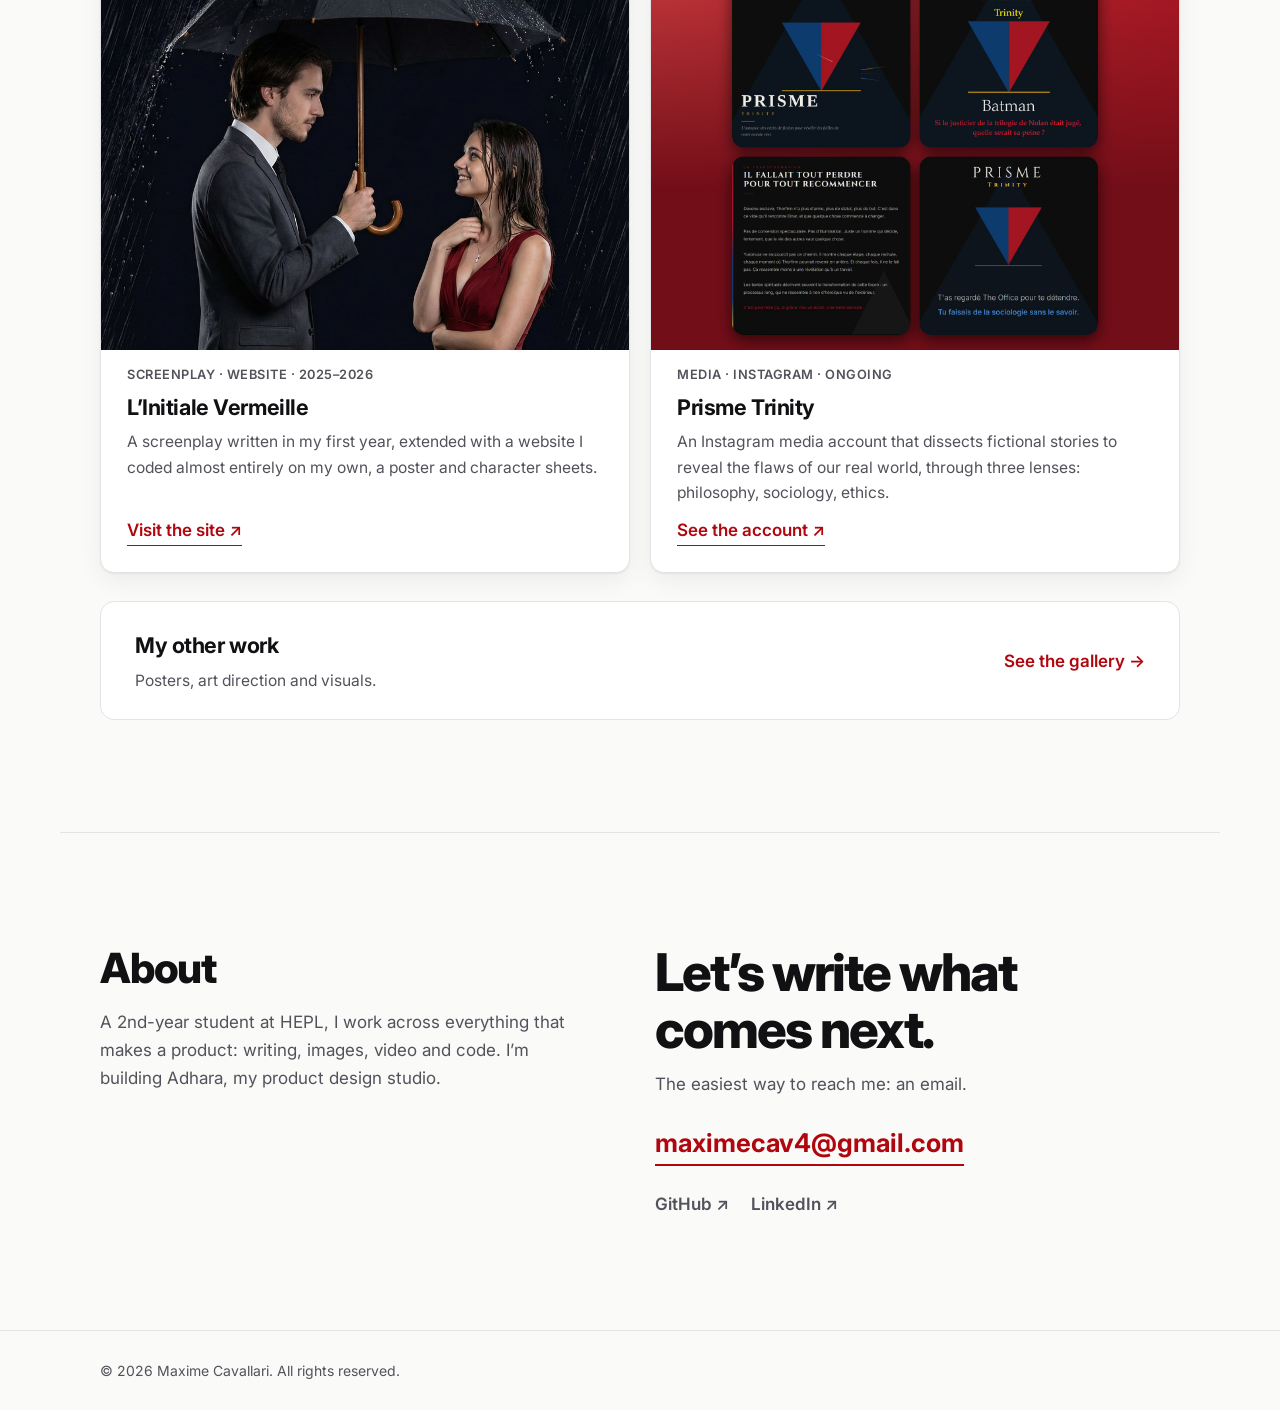
==== commit 3bfa1a3f: "Favicon : monogramme MC sur fond blanc (ico, 32, 180, 192 px) déclaré dans les 3 pages Co-Authored-B" ====
--- a/index.html
+++ b/index.html
@@ -49,6 +49,12 @@
       href="https://fonts.googleapis.com/css2?family=Inter:wght@400;500;600;700;800&display=swap"
       rel="stylesheet"
     />
+    <!-- Favicon -->
+    <link rel="icon" href="favicon.ico" sizes="48x48" />
+    <link rel="icon" type="image/png" sizes="32x32" href="icons/favicon-32.png" />
+    <link rel="icon" type="image/png" sizes="192x192" href="icons/icon-192.png" />
+    <link rel="apple-touch-icon" href="icons/apple-touch-icon.png" />
+
     <link rel="stylesheet" href="css/style.css" />
   </head>
   <body>
--- a/css/style.css
+++ b/css/style.css
@@ -402,6 +402,7 @@
   box-shadow: var(--shadow);
 }
 .work-card__cover {
+  max-width: none; /* sinon la règle générale « img » plafonne l'image à la largeur du contenu */
   width: calc(100% + 52px);
   margin: -26px -26px 4px;
   aspect-ratio: 4 / 3;
@@ -667,6 +668,8 @@
   object-fit: cover;
   background: var(--surface-2);
 }
+/* Affiches et documents : on montre l'image entière, sans rognage */
+.gallery-item__btn--contain img { object-fit: contain; }
 .gallery-item__caption { display: grid; gap: 4px; padding: 16px 18px 18px; }
 .gallery-item__cat {
   color: var(--muted);
@@ -676,6 +679,20 @@
   text-transform: uppercase;
 }
 .gallery-item__title { font-weight: 600; }
+/* Étiquette d'origine du travail */
+.origin {
+  justify-self: start;
+  margin-top: 6px;
+  padding: 0.2em 0.75em;
+  border: 1px solid var(--border);
+  border-radius: 999px;
+  color: var(--muted);
+  font-size: 0.72rem;
+  font-weight: 600;
+  letter-spacing: 0.02em;
+}
+.origin--personal { border-color: var(--accent); color: var(--accent-text); }
+.origin--internship { background: var(--surface-2); color: var(--text); }
 .gallery-empty { color: var(--muted); }
 
 /* ---------- 17. Image agrandie ---------- */
@@ -738,3 +755,5 @@
   .lightbox__close { top: -6px; right: 4px; }
   .lightbox__img { max-height: 62vh; }
 }
+
+.gallery-band[hidden] { display: none; }
